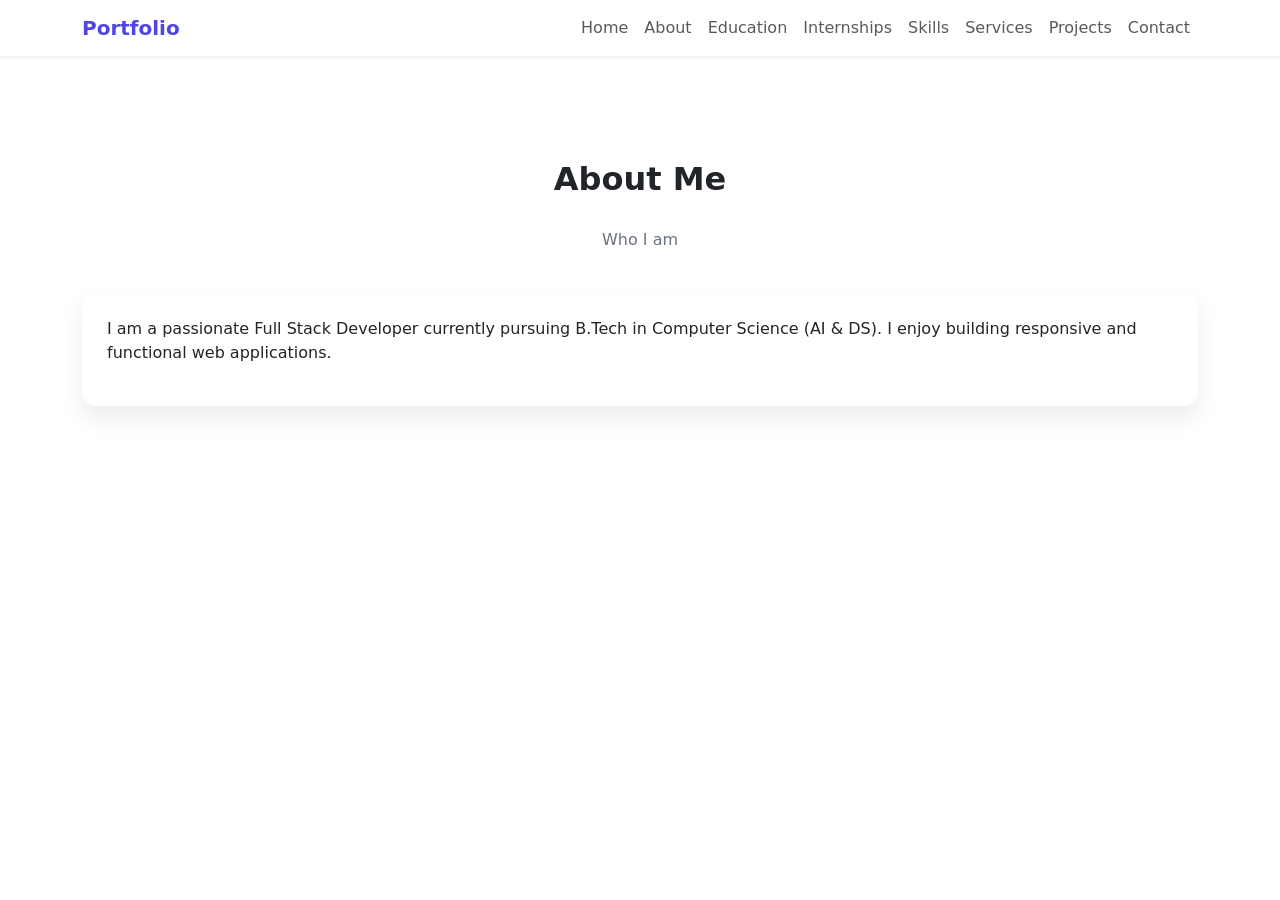
==== about.html @ 95fcf20d "first commit" ====
<!DOCTYPE html>
<html lang="en">
<head>
    <meta charset="UTF-8">
    <meta name="viewport" content="width=device-width, initial-scale=1.0">
    <title>shijil_about</title>
    <link rel="stylesheet" href="css/style.css">
    <link rel="stylesheet" href="https://cdn.jsdelivr.net/npm/bootstrap@5.3.2/dist/css/bootstrap.min.css">

</head>
<body>
    <nav class="navbar navbar-expand-lg fixed-top bg-white shadow-sm">
  <div class="container">
    <a class="navbar-brand" href="index.html">Portfolio</a>

    <button class="navbar-toggler" data-bs-toggle="collapse" data-bs-target="#menu">
      <span class="navbar-toggler-icon"></span>
    </button>

    <div class="collapse navbar-collapse" id="menu">
      <ul class="navbar-nav ms-auto">
        <li class="nav-item"><a class="nav-link" href="index.html">Home</a></li>
        <li class="nav-item"><a class="nav-link" href="about.html">About</a></li>
        <li class="nav-item"><a class="nav-link" href="education.html">Education</a></li>
        <li class="nav-item"><a class="nav-link" href="internships.html">Internships</a></li>
        <li class="nav-item"><a class="nav-link" href="skills.html">Skills</a></li>
        <li class="nav-item"><a class="nav-link" href="services.html">Services</a></li>
        <li class="nav-item"><a class="nav-link" href="projects.html">Projects</a></li>
        <li class="nav-item"><a class="nav-link" href="contact.html">Contact</a></li>
      </ul>
    </div>
  </div>
</nav>

<section class="section">
<div class="container">
<h2 class="section-title">About Me</h2>
<p class="section-subtitle">Who I am</p>

<div class="card-custom">
<p>
I am a passionate Full Stack Developer currently pursuing
B.Tech in Computer Science (AI & DS).
I enjoy building responsive and functional web applications.
</p>
</div>
</div>
</section>

</body>
</html>
---- css/style.css ----
:root {
  --primary: #4f46e5;
  --secondary: #9333ea;
  --light: #f8fafc;
  --dark: #1f2937;
}

* {
  margin: 0;
  padding: 0;
  box-sizing: border-box;
}

body {
  font-family: 'Segoe UI', sans-serif;
  background-color: var(--light);
  padding-top: 80px;
  color: var(--dark);
}

.navbar {
  transition: all 0.3s ease;
}

.navbar-brand {
  font-weight: 700;
  color: var(--primary) !important;
}

.nav-link {
  font-weight: 500;
  position: relative;
}

.nav-link::after {
  content: "";
  position: absolute;
  width: 0%;
  height: 2px;
  background: var(--primary);
  left: 0;
  bottom: -4px;
  transition: width 0.3s ease;
}

.nav-link:hover::after,
.nav-link.active::after {
  width: 100%;
}

.section {
  padding: 80px 0;
}

.section-title {
  font-weight: 700;
  margin-bottom: 30px;
  text-align: center;
}

.section-subtitle {
  text-align: center;
  color: #6b7280;
  margin-bottom: 40px;
}

.hero {
  min-height: 90vh;
  display: flex;
  align-items: center;
  text-align: center;
  animation: fadeUp 1s ease;
}

@keyframes fadeUp {
  from {
    opacity: 0;
    transform: translateY(30px);
  }
  to {
    opacity: 1;
    transform: translateY(0);
  }
}

.profile-img {
  width: 160px;
  height: 160px;
  border-radius: 50%;
  object-fit: cover;
  border: 5px solid white;
  box-shadow: 0 15px 30px rgba(0,0,0,0.2);
}

.gradient-text {
  background: linear-gradient(135deg, var(--primary), var(--secondary));
  background-clip: text;
  -webkit-background-clip: text;
  -webkit-text-fill-color: transparent;
}

.hero-buttons {
  display: flex;
  justify-content: center;
  gap: 20px;
  margin-top: 30px;
}

.hero-btn {
  width: 180px;
  height: 52px;
  border-radius: 30px;
  font-size: 16px;
  font-weight: 500;
  display: flex;
  align-items: center;
  justify-content: center;
  text-decoration: none;
  transition: all 0.3s ease;
}

.btn-gradient {
  background: linear-gradient(135deg, var(--primary), var(--secondary));
  color: #fff;
}

.btn-gradient-outline {
  border: 2px solid var(--primary);
  color: var(--primary);
}

.hero-btn:hover {
  transform: translateY(-4px);
  box-shadow: 0 12px 30px rgba(79,70,229,0.4);
}

.card-custom,
.card-box,
.project-card {
  background: #fff;
  padding: 25px;
  border-radius: 14px;
  box-shadow: 0 12px 25px rgba(0,0,0,0.08);
  transition: all 0.3s ease;
  margin-bottom: 20px;
}

.card-custom:hover,
.card-box:hover,
.project-card:hover {
  transform: translateY(-6px);
  box-shadow: 0 20px 40px rgba(0,0,0,0.15);
}

.project-card {
  text-align: center;
  font-weight: 600;
}

.certificate-box {
  display: none;
  margin-top: 25px;
  text-align: center;
  animation: fadeUp 0.6s ease;
}

.certificate-box.show-certificate {
  display: block;
}

.certificate-box img {
  max-width: 90%;
  max-height: 85vh;
  border-radius: 12px;
  box-shadow: 0 15px 35px rgba(0,0,0,0.25);
}

.progress {
  height: 14px;
  border-radius: 10px;
  overflow: hidden;
}

.progress-bar {
  animation: loadSkill 1.2s ease;
}

@keyframes loadSkill {
  from { width: 0; }
}

@media (max-width: 576px) {
  .hero-buttons {
    flex-direction: column;
  }

  .hero-btn {
    width: 220px;
  }
}

.social-links {
margin-top: 25px;
display: flex;
justify-content: center;
gap: 18px;
}
.social-links a {
font-size: 22px;
color: var(--dark);
width: 46px;
height: 46px;
border-radius: 50%;
display: flex;
align-items: center;
justify-content: center;
background: white;
box-shadow: 0 10px 25px rgba(0,0,0,0.15);
transition: all 0.3s ease;
}
.social-links a:hover {
background: linear-gradient(135deg, var(--primary), var(--secondary));
color: white;
transform: translateY(-5px);
}

.project-card.enhanced {
  cursor: pointer;
  text-align: center;
  padding: 35px 25px;
  position: relative;
  overflow: hidden;
}

.project-card.enhanced::before {
  content: "";
  position: absolute;
  top: 0;
  left: 0;
  height: 5px;
  width: 100%;
  background: linear-gradient(135deg, var(--primary), var(--secondary));
}

.project-icon {
  font-size: 42px;
  margin-bottom: 15px;
  color: var(--primary);
}

.project-card.enhanced h5 {
  font-weight: 700;
  margin-bottom: 8px;
}

.project-card.enhanced span {
  font-size: 14px;
  color: #6b7280;
}

.project-card.enhanced:hover {
  transform: translateY(-10px) scale(1.02);
  box-shadow: 0 25px 50px rgba(79,70,229,0.25);
}

.project-card.enhanced:hover .project-icon {
  color: var(--secondary);
}
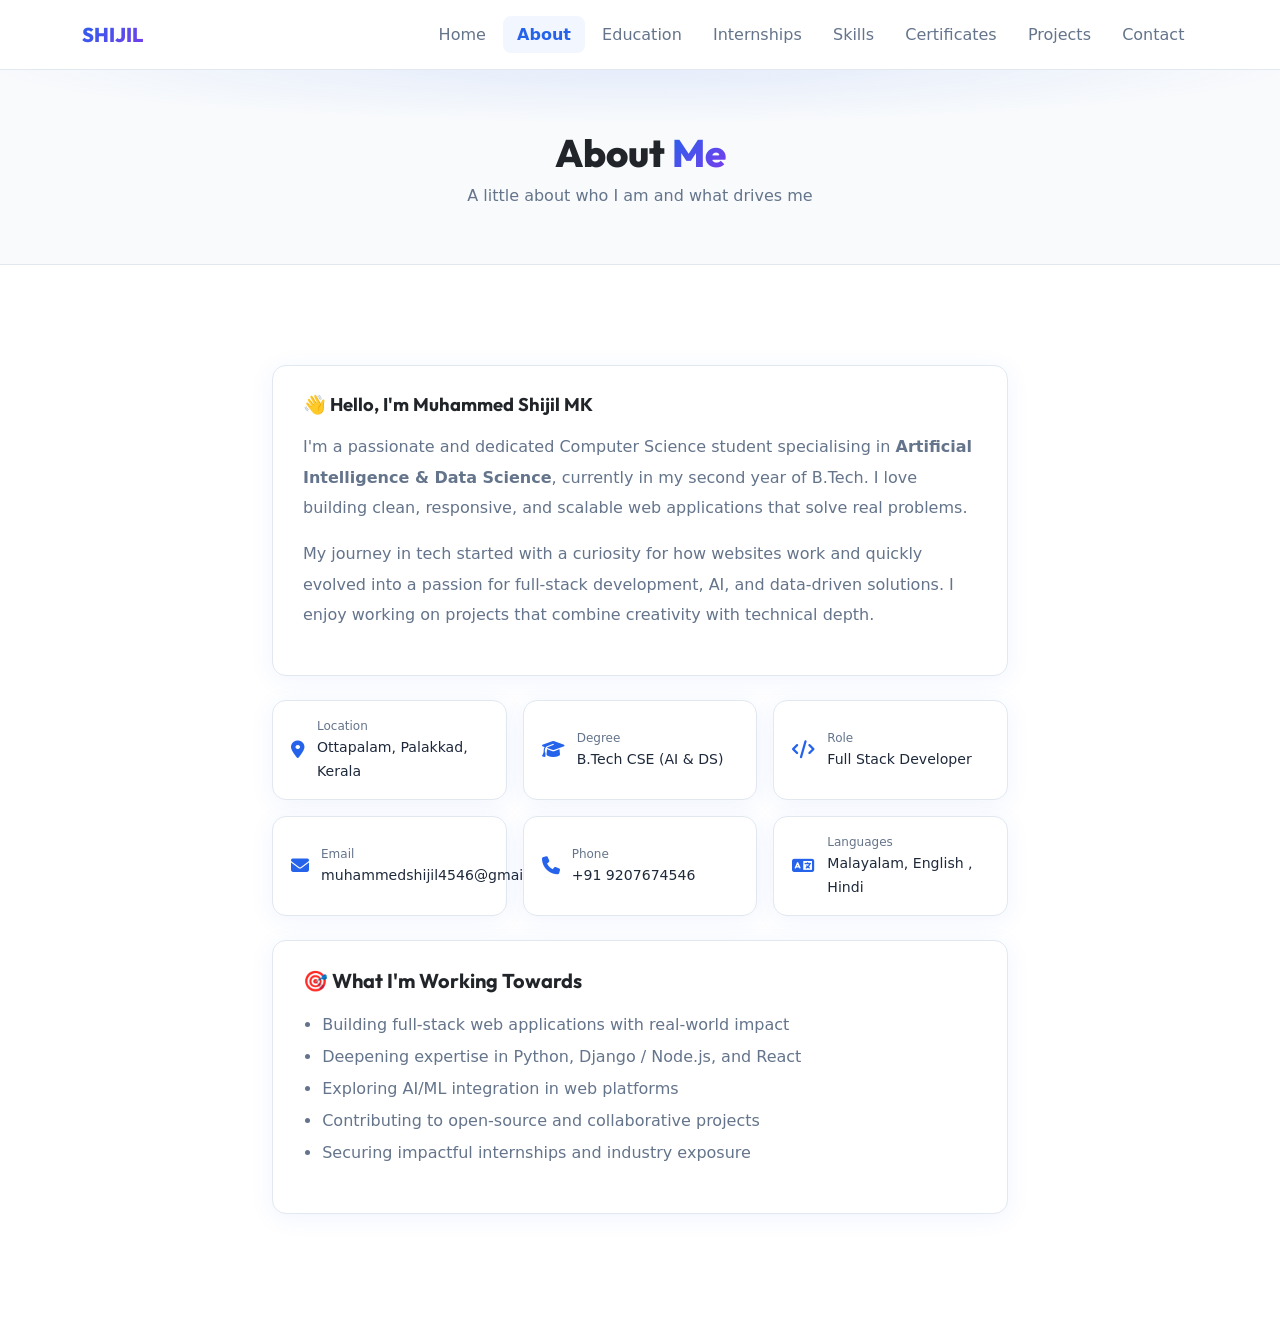
==== commit 6ca42c6e: "updated" ====
--- a/about.html
+++ b/about.html
@@ -1,30 +1,30 @@
 <!DOCTYPE html>
 <html lang="en">
 <head>
-    <meta charset="UTF-8">
-    <meta name="viewport" content="width=device-width, initial-scale=1.0">
-    <title>shijil_about</title>
-    <link rel="stylesheet" href="css/style.css">
-    <link rel="stylesheet" href="https://cdn.jsdelivr.net/npm/bootstrap@5.3.2/dist/css/bootstrap.min.css">
-
+  <meta charset="UTF-8">
+  <meta name="viewport" content="width=device-width, initial-scale=1.0">
+  <title>About – Muhammed Shijil MK</title>
+  <link rel="stylesheet" href="css/style.css">
+  <link rel="stylesheet" href="https://cdn.jsdelivr.net/npm/bootstrap@5.3.2/dist/css/bootstrap.min.css">
+  <link rel="stylesheet" href="https://cdnjs.cloudflare.com/ajax/libs/font-awesome/6.5.1/css/all.min.css">
 </head>
 <body>
-    <nav class="navbar navbar-expand-lg fixed-top bg-white shadow-sm">
+
+<!-- ─── Navbar ─────────────────────────────────────────────── -->
+<nav class="navbar navbar-expand-lg fixed-top">
   <div class="container">
-    <a class="navbar-brand" href="index.html">Portfolio</a>
-
-    <button class="navbar-toggler" data-bs-toggle="collapse" data-bs-target="#menu">
+    <a class="navbar-brand" href="index.html">SHIJIL</a>
+    <button class="navbar-toggler border-0" data-bs-toggle="collapse" data-bs-target="#menu">
       <span class="navbar-toggler-icon"></span>
     </button>
-
     <div class="collapse navbar-collapse" id="menu">
-      <ul class="navbar-nav ms-auto">
+      <ul class="navbar-nav ms-auto gap-1">
         <li class="nav-item"><a class="nav-link" href="index.html">Home</a></li>
-        <li class="nav-item"><a class="nav-link" href="about.html">About</a></li>
+        <li class="nav-item"><a class="nav-link active" href="about.html">About</a></li>
         <li class="nav-item"><a class="nav-link" href="education.html">Education</a></li>
         <li class="nav-item"><a class="nav-link" href="internships.html">Internships</a></li>
         <li class="nav-item"><a class="nav-link" href="skills.html">Skills</a></li>
-        <li class="nav-item"><a class="nav-link" href="services.html">Services</a></li>
+        <li class="nav-item"><a class="nav-link" href="certificates.html">Certificates</a></li>
         <li class="nav-item"><a class="nav-link" href="projects.html">Projects</a></li>
         <li class="nav-item"><a class="nav-link" href="contact.html">Contact</a></li>
       </ul>
@@ -32,20 +32,103 @@
   </div>
 </nav>
 
+<!-- ─── Page Hero ──────────────────────────────────────────── -->
+<div class="page-hero">
+  <div class="container">
+    <h1>About <span class="gradient-text">Me</span></h1>
+    <p>A little about who I am and what drives me</p>
+  </div>
+</div>
+
+<!-- ─── About Section ──────────────────────────────────────── -->
 <section class="section">
-<div class="container">
-<h2 class="section-title">About Me</h2>
-<p class="section-subtitle">Who I am</p>
+  <div class="container">
+    <div class="row justify-content-center">
+      <div class="col-lg-8">
 
-<div class="card-custom">
-<p>
-I am a passionate Full Stack Developer currently pursuing
-B.Tech in Computer Science (AI & DS).
-I enjoy building responsive and functional web applications.
-</p>
-</div>
-</div>
+        <!-- Intro Card -->
+        <div class="card-custom mb-4">
+          <h5 class="mb-3" style="font-weight:700; font-size:1.15rem;">
+            👋 Hello, I'm Muhammed Shijil MK
+          </h5>
+          <p style="color: var(--muted); line-height:1.9;">
+            I'm a passionate and dedicated Computer Science student specialising in
+            <strong>Artificial Intelligence &amp; Data Science</strong>, currently in my
+            second year of B.Tech. I love building clean, responsive, and scalable
+            web applications that solve real problems.
+          </p>
+          <p style="color: var(--muted); line-height:1.9; margin-top:12px;">
+            My journey in tech started with a curiosity for how websites work and
+            quickly evolved into a passion for full-stack development, AI, and
+            data-driven solutions. I enjoy working on projects that combine
+            creativity with technical depth.
+          </p>
+        </div>
+
+        <!-- Info Chips -->
+        <div class="about-grid mb-4">
+          <div class="info-chip">
+            <i class="fas fa-map-marker-alt"></i>
+            <div>
+              <div style="font-size:0.75rem; color:var(--muted); font-weight:500;">Location</div>
+              <span>Ottapalam, Palakkad, Kerala</span>
+            </div>
+          </div>
+          <div class="info-chip">
+            <i class="fas fa-graduation-cap"></i>
+            <div>
+              <div style="font-size:0.75rem; color:var(--muted); font-weight:500;">Degree</div>
+              <span>B.Tech CSE (AI &amp; DS)</span>
+            </div>
+          </div>
+          <div class="info-chip">
+            <i class="fas fa-code"></i>
+            <div>
+              <div style="font-size:0.75rem; color:var(--muted); font-weight:500;">Role</div>
+              <span>Full Stack Developer</span>
+            </div>
+          </div>
+          <div class="info-chip">
+            <i class="fas fa-envelope"></i>
+            <div>
+              <div style="font-size:0.75rem; color:var(--muted); font-weight:500;">Email</div>
+              <span>muhammedshijil4546@gmail.com</span>
+            </div>
+          </div>
+          <div class="info-chip">
+            <i class="fas fa-phone"></i>
+            <div>
+              <div style="font-size:0.75rem; color:var(--muted); font-weight:500;">Phone</div>
+              <span>+91 9207674546</span>
+            </div>
+          </div>
+          <div class="info-chip">
+            <i class="fas fa-language"></i>
+            <div>
+              <div style="font-size:0.75rem; color:var(--muted); font-weight:500;">Languages</div>
+              <span>Malayalam, English , Hindi</span>
+            </div>
+          </div>
+        </div>
+
+        <!-- What I'm looking for -->
+        <div class="card-custom">
+          <h5 class="mb-3" style="font-weight:700;">🎯 What I'm Working Towards</h5>
+          <ul style="color:var(--muted); padding-left:1.2rem; line-height:2;">
+            <li>Building full-stack web applications with real-world impact</li>
+            <li>Deepening expertise in Python, Django / Node.js, and React</li>
+            <li>Exploring AI/ML integration in web platforms</li>
+            <li>Contributing to open-source and collaborative projects</li>
+            <li>Securing impactful internships and industry exposure</li>
+          </ul>
+        </div>
+
+      </div>
+    </div>
+  </div>
 </section>
 
+<script src="https://cdn.jsdelivr.net/npm/bootstrap@5.3.2/dist/js/bootstrap.bundle.min.js"></script>
+<script src="js/main.js"></script>
 </body>
-</html>+</html>
--- a/css/style.css
+++ b/css/style.css
@@ -1,268 +1,725 @@
+@import url('https://fonts.googleapis.com/css2?family=Outfit:wght@300;400;500;600;700;800&family=DM+Sans:ital,opsz,wght@0,9..40,300;0,9..40,400;0,9..40,500;0,9..40,600;1,9..40,400&display=swap');
+
+/* ─── CSS Variables ─────────────────────────────────────────── */
 :root {
-  --primary: #4f46e5;
-  --secondary: #9333ea;
-  --light: #f8fafc;
-  --dark: #1f2937;
-}
-
-* {
-  margin: 0;
-  padding: 0;
-  box-sizing: border-box;
-}
+  --primary:      #2563eb;
+  --primary-dark: #1d4ed8;
+  --secondary:    #7c3aed;
+  --accent:       #06b6d4;
+  --gradient:     linear-gradient(135deg, #2563eb 0%, #7c3aed 100%);
+  --gradient-soft:linear-gradient(135deg, rgba(37,99,235,0.08), rgba(124,58,237,0.08));
+
+  --light:  #f8fafc;
+  --white:  #ffffff;
+  --dark:   #0f172a;
+  --text:   #1e293b;
+  --muted:  #64748b;
+  --border: #e2e8f0;
+
+  --card-shadow:       0 4px 24px rgba(37, 99, 235, 0.07);
+  --card-hover-shadow: 0 20px 50px rgba(37, 99, 235, 0.18);
+  --navbar-h: 70px;
+
+  --radius-sm:  8px;
+  --radius:     14px;
+  --radius-lg:  22px;
+  --radius-xl:  32px;
+}
+
+/* ─── Reset & Base ──────────────────────────────────────────── */
+*, *::before, *::after { margin: 0; padding: 0; box-sizing: border-box; }
+
+html { scroll-behavior: smooth; }
 
 body {
-  font-family: 'Segoe UI', sans-serif;
-  background-color: var(--light);
-  padding-top: 80px;
+  font-family: 'DM Sans', sans-serif;
+  background: var(--light);
+  color: var(--text);
+  padding-top: var(--navbar-h);
+  line-height: 1.7;
+  -webkit-font-smoothing: antialiased;
+}
+
+/* ─── Typography ────────────────────────────────────────────── */
+h1, h2, h3, h4, h5, h6 {
+  font-family: 'Outfit', sans-serif;
   color: var(--dark);
-}
-
+  line-height: 1.25;
+}
+
+a { text-decoration: none; }
+
+/* ─── Navbar ────────────────────────────────────────────────── */
 .navbar {
+  height: var(--navbar-h);
+  background: rgba(255, 255, 255, 0.92) !important;
+  backdrop-filter: blur(16px);
+  -webkit-backdrop-filter: blur(16px);
+  border-bottom: 1px solid var(--border);
   transition: all 0.3s ease;
 }
 
 .navbar-brand {
-  font-weight: 700;
-  color: var(--primary) !important;
-}
-
-.nav-link {
-  font-weight: 500;
-  position: relative;
-}
-
-.nav-link::after {
-  content: "";
-  position: absolute;
-  width: 0%;
-  height: 2px;
-  background: var(--primary);
-  left: 0;
-  bottom: -4px;
-  transition: width 0.3s ease;
-}
-
-.nav-link:hover::after,
-.nav-link.active::after {
-  width: 100%;
-}
-
-.section {
-  padding: 80px 0;
-}
-
-.section-title {
-  font-weight: 700;
-  margin-bottom: 30px;
-  text-align: center;
-}
-
-.section-subtitle {
-  text-align: center;
-  color: #6b7280;
-  margin-bottom: 40px;
-}
-
-.hero {
-  min-height: 90vh;
-  display: flex;
-  align-items: center;
-  text-align: center;
-  animation: fadeUp 1s ease;
-}
-
-@keyframes fadeUp {
-  from {
-    opacity: 0;
-    transform: translateY(30px);
-  }
-  to {
-    opacity: 1;
-    transform: translateY(0);
-  }
-}
-
-.profile-img {
-  width: 160px;
-  height: 160px;
-  border-radius: 50%;
-  object-fit: cover;
-  border: 5px solid white;
-  box-shadow: 0 15px 30px rgba(0,0,0,0.2);
-}
-
-.gradient-text {
-  background: linear-gradient(135deg, var(--primary), var(--secondary));
+  font-family: 'Outfit', sans-serif;
+  font-weight: 800;
+  font-size: 1.4rem;
+  background: var(--gradient);
   background-clip: text;
   -webkit-background-clip: text;
   -webkit-text-fill-color: transparent;
 }
 
+.nav-link {
+  font-weight: 500;
+  font-size: 0.9rem;
+  color: var(--muted) !important;
+  padding: 0.4rem 0.85rem !important;
+  border-radius: var(--radius-sm);
+  transition: all 0.25s ease;
+  position: relative;
+}
+
+.nav-link:hover,
+.nav-link.active {
+  color: var(--primary) !important;
+  background: rgba(37, 99, 235, 0.06);
+}
+
+.nav-link.active {
+  font-weight: 600;
+}
+
+/* ─── Section Layout ────────────────────────────────────────── */
+.section { padding: 90px 0; }
+
+.section-title {
+  font-size: 2.2rem;
+  font-weight: 800;
+  text-align: center;
+  margin-bottom: 0.6rem;
+  background: var(--gradient);
+  background-clip: text;
+  -webkit-background-clip: text;
+  -webkit-text-fill-color: transparent;
+}
+
+.section-subtitle {
+  text-align: center;
+  color: var(--muted);
+  font-size: 1rem;
+  margin-bottom: 3rem;
+  font-weight: 400;
+}
+
+/* ─── HERO ──────────────────────────────────────────────────── */
+.hero {
+  min-height: calc(100vh - var(--navbar-h));
+  display: flex;
+  align-items: center;
+  text-align: center;
+  background:
+    radial-gradient(ellipse 80% 60% at 50% -10%, rgba(37,99,235,0.12) 0%, transparent 70%),
+    var(--light);
+  position: relative;
+  overflow: hidden;
+}
+
+.hero::before {
+  content: '';
+  position: absolute;
+  width: 500px; height: 500px;
+  border-radius: 50%;
+  background: radial-gradient(circle, rgba(124,58,237,0.07) 0%, transparent 70%);
+  top: -100px; right: -150px;
+  pointer-events: none;
+}
+
+.hero-inner { animation: heroFadeUp 0.9s cubic-bezier(.22,.68,0,1.2) both; }
+
+@keyframes heroFadeUp {
+  from { opacity: 0; transform: translateY(36px); }
+  to   { opacity: 1; transform: translateY(0); }
+}
+
+.profile-img {
+  width: 170px;
+  height: 170px;
+  border-radius: 50%;
+  object-fit: cover;
+  border: 4px solid var(--white);
+  box-shadow: 0 0 0 6px rgba(37,99,235,0.15), 0 20px 50px rgba(0,0,0,0.15);
+  animation: heroFadeUp 0.9s 0.1s cubic-bezier(.22,.68,0,1.2) both;
+}
+
+.hero-name {
+  font-size: clamp(2rem, 5vw, 3rem);
+  font-weight: 800;
+  margin-bottom: 0.3rem;
+}
+
+.gradient-text {
+  background: var(--gradient);
+  background-clip: text;
+  -webkit-background-clip: text;
+  -webkit-text-fill-color: transparent;
+}
+
+.hero-role {
+  font-size: 1.05rem;
+  color: var(--muted);
+  font-weight: 400;
+  margin-bottom: 0.5rem;
+}
+
+.hero-degree {
+  font-size: 0.92rem;
+  color: var(--primary);
+  font-weight: 600;
+  letter-spacing: 0.04em;
+  background: rgba(37,99,235,0.08);
+  display: inline-block;
+  padding: 0.3rem 1rem;
+  border-radius: 50px;
+  margin-bottom: 1.8rem;
+}
+
+/* ─── Hero Buttons ──────────────────────────────────────────── */
 .hero-buttons {
   display: flex;
   justify-content: center;
-  gap: 20px;
-  margin-top: 30px;
+  gap: 16px;
+  margin-bottom: 2rem;
+  flex-wrap: wrap;
 }
 
 .hero-btn {
-  width: 180px;
-  height: 52px;
-  border-radius: 30px;
-  font-size: 16px;
-  font-weight: 500;
-  display: flex;
+  display: inline-flex;
   align-items: center;
   justify-content: center;
-  text-decoration: none;
-  transition: all 0.3s ease;
+  gap: 8px;
+  padding: 0.75rem 1.8rem;
+  border-radius: 50px;
+  font-family: 'Outfit', sans-serif;
+  font-weight: 600;
+  font-size: 0.95rem;
+  transition: all 0.3s ease;
+  border: none;
+  cursor: pointer;
 }
 
 .btn-gradient {
-  background: linear-gradient(135deg, var(--primary), var(--secondary));
+  background: var(--gradient);
   color: #fff;
-}
-
-.btn-gradient-outline {
+  box-shadow: 0 8px 24px rgba(37,99,235,0.3);
+}
+.btn-gradient:hover {
+  color: #fff;
+  transform: translateY(-3px);
+  box-shadow: 0 14px 32px rgba(37,99,235,0.42);
+}
+
+.btn-outline {
   border: 2px solid var(--primary);
   color: var(--primary);
-}
-
-.hero-btn:hover {
+  background: transparent;
+}
+.btn-outline:hover {
+  background: var(--primary);
+  color: #fff;
+  transform: translateY(-3px);
+  box-shadow: 0 14px 32px rgba(37,99,235,0.3);
+}
+
+/* ─── Social Links ──────────────────────────────────────────── */
+.social-links {
+  display: flex;
+  justify-content: center;
+  gap: 12px;
+  flex-wrap: wrap;
+}
+
+.social-link {
+  width: 46px; height: 46px;
+  border-radius: 50%;
+  display: flex;
+  align-items: center;
+  justify-content: center;
+  background: var(--white);
+  color: var(--dark);
+  font-size: 18px;
+  box-shadow: var(--card-shadow);
+  transition: all 0.3s ease;
+  border: 1px solid var(--border);
+}
+.social-link:hover {
+  background: var(--gradient);
+  color: var(--white);
+  border-color: transparent;
   transform: translateY(-4px);
-  box-shadow: 0 12px 30px rgba(79,70,229,0.4);
-}
-
-.card-custom,
-.card-box,
+  box-shadow: 0 12px 28px rgba(37,99,235,0.3);
+}
+
+.social-link.leetcode-link {
+  font-family: 'Outfit', sans-serif;
+  font-weight: 800;
+  font-size: 12px;
+  letter-spacing: -0.5px;
+}
+
+/* ─── Cards ─────────────────────────────────────────────────── */
+.card-custom {
+  background: var(--white);
+  border-radius: var(--radius);
+  padding: 28px 30px;
+  margin-bottom: 20px;
+  border: 1px solid var(--border);
+  box-shadow: var(--card-shadow);
+  transition: all 0.3s ease;
+}
+.card-custom:hover {
+  transform: translateY(-5px);
+  box-shadow: var(--card-hover-shadow);
+  border-color: rgba(37,99,235,0.2);
+}
+
+.card-box {
+  background: var(--white);
+  border-radius: var(--radius);
+  padding: 32px;
+  margin-bottom: 20px;
+  border: 1px solid var(--border);
+  box-shadow: var(--card-shadow);
+  transition: all 0.3s ease;
+}
+.card-box:hover {
+  transform: translateY(-5px);
+  box-shadow: var(--card-hover-shadow);
+}
+
+/* ─── Timeline (Education) ──────────────────────────────────── */
+.timeline { position: relative; padding-left: 0; }
+
+.timeline-item {
+  display: flex;
+  gap: 24px;
+  margin-bottom: 28px;
+  position: relative;
+}
+
+.timeline-icon {
+  flex-shrink: 0;
+  width: 52px; height: 52px;
+  border-radius: 50%;
+  background: var(--gradient);
+  display: flex;
+  align-items: center;
+  justify-content: center;
+  color: white;
+  font-size: 20px;
+  box-shadow: 0 8px 20px rgba(37,99,235,0.3);
+}
+
+.timeline-body {
+  background: var(--white);
+  border-radius: var(--radius);
+  padding: 22px 26px;
+  border: 1px solid var(--border);
+  box-shadow: var(--card-shadow);
+  flex: 1;
+  transition: all 0.3s ease;
+}
+.timeline-body:hover {
+  transform: translateY(-4px);
+  box-shadow: var(--card-hover-shadow);
+  border-color: rgba(37,99,235,0.2);
+}
+.timeline-body h5 { font-size: 1.05rem; font-weight: 700; margin-bottom: 4px; }
+.timeline-body p  { color: var(--muted); margin: 0; font-size: 0.92rem; }
+
+.badge-score {
+  display: inline-block;
+  background: var(--gradient-soft);
+  color: var(--primary);
+  font-weight: 700;
+  font-size: 0.82rem;
+  border-radius: 50px;
+  padding: 0.2rem 0.8rem;
+  margin-top: 8px;
+  border: 1px solid rgba(37,99,235,0.15);
+}
+
+/* ─── Skills ─────────────────────────────────────────────────── */
+.skill-item {
+  margin-bottom: 22px;
+}
+.skill-label {
+  display: flex;
+  justify-content: space-between;
+  font-weight: 600;
+  font-size: 0.95rem;
+  margin-bottom: 8px;
+  color: var(--dark);
+}
+.skill-pct { color: var(--primary); }
+
+.progress {
+  height: 10px;
+  border-radius: 50px;
+  background: var(--border);
+  overflow: visible;
+}
+.progress-bar {
+  border-radius: 50px;
+  background: var(--gradient);
+  position: relative;
+  animation: loadSkill 1.4s cubic-bezier(.22,.68,0,1.2) both;
+  animation-delay: 0.3s;
+}
+@keyframes loadSkill {
+  from { width: 0 !important; }
+}
+
+/* ─── Projects ──────────────────────────────────────────────── */
 .project-card {
-  background: #fff;
-  padding: 25px;
-  border-radius: 14px;
-  box-shadow: 0 12px 25px rgba(0,0,0,0.08);
-  transition: all 0.3s ease;
+  background: var(--white);
+  border-radius: var(--radius);
+  padding: 32px 24px;
+  border: 1px solid var(--border);
+  box-shadow: var(--card-shadow);
+  transition: all 0.3s ease;
+  cursor: pointer;
+  text-align: center;
+  position: relative;
+  overflow: hidden;
+}
+.project-card::after {
+  content: '';
+  position: absolute;
+  top: 0; left: 0; right: 0;
+  height: 4px;
+  background: var(--gradient);
+  transform: scaleX(0);
+  transform-origin: left;
+  transition: transform 0.35s ease;
+}
+.project-card:hover::after { transform: scaleX(1); }
+.project-card:hover {
+  transform: translateY(-8px);
+  box-shadow: var(--card-hover-shadow);
+  border-color: rgba(37,99,235,0.2);
+}
+
+.project-icon {
+  font-size: 2.4rem;
+  background: var(--gradient);
+  background-clip: text;
+  -webkit-background-clip: text;
+  -webkit-text-fill-color: transparent;
+  margin-bottom: 14px;
+  display: block;
+}
+.project-card h5 { font-size: 1rem; font-weight: 700; margin-bottom: 6px; }
+.project-card .tech-tag {
+  display: inline-block;
+  background: var(--gradient-soft);
+  color: var(--primary);
+  font-size: 0.75rem;
+  font-weight: 600;
+  padding: 0.2rem 0.65rem;
+  border-radius: 50px;
+  margin: 2px;
+}
+.project-card .gh-link {
+  display: inline-block;
+  margin-top: 14px;
+  font-size: 0.82rem;
+  color: var(--muted);
+  font-weight: 500;
+  transition: color 0.2s;
+}
+.project-card:hover .gh-link { color: var(--primary); }
+
+/* ─── Hackathon Feature Card ─────────────────────────────────── */
+.hackathon-card {
+  background: var(--white);
+  border-radius: var(--radius-lg);
+  padding: 36px;
+  border: 2px solid rgba(37,99,235,0.2);
+  box-shadow: var(--card-hover-shadow);
+  position: relative;
+  overflow: hidden;
+  transition: all 0.3s ease;
+}
+.hackathon-card::before {
+  content: '';
+  position: absolute;
+  top: 0; left: 0; right: 0; bottom: 0;
+  background: var(--gradient-soft);
+  pointer-events: none;
+}
+.hackathon-card:hover { transform: translateY(-6px); box-shadow: 0 28px 60px rgba(37,99,235,0.22); }
+
+.prize-badge {
+  display: inline-flex;
+  align-items: center;
+  gap: 6px;
+  background: linear-gradient(135deg, #f59e0b, #ef4444);
+  color: white;
+  font-family: 'Outfit', sans-serif;
+  font-weight: 700;
+  font-size: 0.85rem;
+  padding: 0.35rem 1rem;
+  border-radius: 50px;
+  margin-bottom: 16px;
+  box-shadow: 0 4px 16px rgba(245,158,11,0.4);
+}
+
+/* ─── Certificates ──────────────────────────────────────────── */
+.cert-card {
+  background: var(--white);
+  border-radius: var(--radius);
+  padding: 28px 30px;
+  border: 1px solid var(--border);
+  box-shadow: var(--card-shadow);
   margin-bottom: 20px;
-}
-
-.card-custom:hover,
-.card-box:hover,
-.project-card:hover {
-  transform: translateY(-6px);
-  box-shadow: 0 20px 40px rgba(0,0,0,0.15);
-}
-
-.project-card {
-  text-align: center;
-  font-weight: 600;
-}
+  transition: all 0.3s ease;
+}
+.cert-card:hover {
+  transform: translateY(-5px);
+  box-shadow: var(--card-hover-shadow);
+  border-color: rgba(37,99,235,0.2);
+}
+.cert-header {
+  display: flex;
+  align-items: center;
+  gap: 18px;
+  margin-bottom: 10px;
+}
+.cert-icon {
+  width: 52px; height: 52px;
+  border-radius: var(--radius-sm);
+  background: var(--gradient);
+  display: flex;
+  align-items: center;
+  justify-content: center;
+  color: white;
+  font-size: 22px;
+  flex-shrink: 0;
+}
+.cert-card h5 { font-size: 1rem; font-weight: 700; margin-bottom: 3px; }
+.cert-card p  { color: var(--muted); font-size: 0.88rem; margin: 0; }
 
 .certificate-box {
   display: none;
-  margin-top: 25px;
+  margin-top: 20px;
+  animation: heroFadeUp 0.5s ease both;
+}
+.certificate-box.show-certificate { display: block; }
+.certificate-box img {
+  max-width: 100%;
+  max-height: 80vh;
+  border-radius: var(--radius);
+  box-shadow: 0 20px 50px rgba(0,0,0,0.2);
+  display: block;
+  margin: 0 auto;
+}
+
+/* ─── About ─────────────────────────────────────────────────── */
+.about-grid {
+  display: grid;
+  grid-template-columns: repeat(auto-fit, minmax(200px, 1fr));
+  gap: 16px;
+  margin-top: 24px;
+}
+.info-chip {
+  display: flex;
+  align-items: center;
+  gap: 12px;
+  background: var(--white);
+  border: 1px solid var(--border);
+  border-radius: var(--radius);
+  padding: 16px 18px;
+  box-shadow: var(--card-shadow);
+  transition: all 0.3s ease;
+}
+.info-chip:hover { transform: translateY(-3px); box-shadow: var(--card-hover-shadow); }
+.info-chip i { font-size: 18px; color: var(--primary); flex-shrink: 0; }
+.info-chip span { font-size: 0.88rem; font-weight: 500; color: var(--text); }
+
+/* ─── Services / Highlight Cards ────────────────────────────── */
+.service-card {
+  background: var(--white);
+  border-radius: var(--radius);
+  padding: 32px 26px;
+  border: 1px solid var(--border);
+  box-shadow: var(--card-shadow);
   text-align: center;
-  animation: fadeUp 0.6s ease;
-}
-
-.certificate-box.show-certificate {
-  display: block;
-}
-
-.certificate-box img {
-  max-width: 90%;
-  max-height: 85vh;
-  border-radius: 12px;
-  box-shadow: 0 15px 35px rgba(0,0,0,0.25);
-}
-
-.progress {
-  height: 14px;
-  border-radius: 10px;
-  overflow: hidden;
-}
-
-.progress-bar {
-  animation: loadSkill 1.2s ease;
-}
-
-@keyframes loadSkill {
-  from { width: 0; }
-}
-
-@media (max-width: 576px) {
-  .hero-buttons {
-    flex-direction: column;
-  }
-
-  .hero-btn {
-    width: 220px;
-  }
-}
-
-.social-links {
-margin-top: 25px;
-display: flex;
-justify-content: center;
-gap: 18px;
-}
-.social-links a {
-font-size: 22px;
-color: var(--dark);
-width: 46px;
-height: 46px;
-border-radius: 50%;
-display: flex;
-align-items: center;
-justify-content: center;
-background: white;
-box-shadow: 0 10px 25px rgba(0,0,0,0.15);
-transition: all 0.3s ease;
-}
-.social-links a:hover {
-background: linear-gradient(135deg, var(--primary), var(--secondary));
-color: white;
-transform: translateY(-5px);
-}
-
-.project-card.enhanced {
+  transition: all 0.3s ease;
+}
+.service-card:hover {
+  transform: translateY(-6px);
+  box-shadow: var(--card-hover-shadow);
+  border-color: rgba(37,99,235,0.2);
+}
+.service-icon {
+  width: 58px; height: 58px;
+  border-radius: var(--radius);
+  background: var(--gradient);
+  display: flex; align-items: center; justify-content: center;
+  color: white; font-size: 24px;
+  margin: 0 auto 16px;
+}
+.service-card h5 { font-weight: 700; margin-bottom: 8px; }
+.service-card p  { color: var(--muted); font-size: 0.9rem; margin: 0; }
+
+/* ─── Contact ────────────────────────────────────────────────── */
+.contact-wrapper {
+  display: grid;
+  grid-template-columns: 1fr 1.6fr;
+  gap: 32px;
+  align-items: start;
+}
+@media (max-width: 768px) { .contact-wrapper { grid-template-columns: 1fr; } }
+
+.contact-info { display: flex; flex-direction: column; gap: 16px; }
+.contact-chip {
+  display: flex;
+  align-items: center;
+  gap: 16px;
+  background: var(--white);
+  border: 1px solid var(--border);
+  border-radius: var(--radius);
+  padding: 18px 22px;
+  box-shadow: var(--card-shadow);
+  transition: all 0.3s ease;
+  text-decoration: none;
+  color: var(--text);
+}
+.contact-chip:hover { transform: translateY(-3px); box-shadow: var(--card-hover-shadow); color: var(--text); }
+.contact-chip i { font-size: 20px; color: var(--primary); flex-shrink: 0; }
+.contact-chip .chip-label { font-size: 0.78rem; color: var(--muted); }
+.contact-chip .chip-value { font-weight: 600; font-size: 0.92rem; }
+
+.contact-form-wrap {
+  background: var(--white);
+  border-radius: var(--radius-lg);
+  padding: 36px;
+  border: 1px solid var(--border);
+  box-shadow: var(--card-shadow);
+}
+
+.form-control {
+  border: 1.5px solid var(--border);
+  border-radius: var(--radius-sm);
+  padding: 0.75rem 1rem;
+  font-family: 'DM Sans', sans-serif;
+  font-size: 0.95rem;
+  color: var(--text);
+  background: var(--light);
+  transition: all 0.25s ease;
+}
+.form-control:focus {
+  border-color: var(--primary);
+  box-shadow: 0 0 0 4px rgba(37,99,235,0.1);
+  background: var(--white);
+  outline: none;
+}
+
+.btn-send {
+  width: 100%;
+  padding: 0.85rem;
+  border: none;
+  border-radius: var(--radius-sm);
+  background: var(--gradient);
+  color: white;
+  font-family: 'Outfit', sans-serif;
+  font-weight: 700;
+  font-size: 1rem;
   cursor: pointer;
-  text-align: center;
-  padding: 35px 25px;
+  transition: all 0.3s ease;
+  box-shadow: 0 8px 24px rgba(37,99,235,0.3);
+}
+.btn-send:hover { transform: translateY(-2px); box-shadow: 0 14px 32px rgba(37,99,235,0.42); }
+
+/* ─── Internship ─────────────────────────────────────────────── */
+.internship-card {
+  background: var(--white);
+  border-radius: var(--radius-lg);
+  padding: 36px;
+  border: 1px solid var(--border);
+  box-shadow: var(--card-shadow);
   position: relative;
   overflow: hidden;
 }
-
-.project-card.enhanced::before {
-  content: "";
+.internship-card::before {
+  content: '';
   position: absolute;
-  top: 0;
-  left: 0;
+  top: 0; left: 0; right: 0;
   height: 5px;
-  width: 100%;
-  background: linear-gradient(135deg, var(--primary), var(--secondary));
-}
-
-.project-icon {
-  font-size: 42px;
-  margin-bottom: 15px;
+  background: var(--gradient);
+}
+.company-logo-placeholder {
+  width: 56px; height: 56px;
+  border-radius: var(--radius-sm);
+  background: var(--gradient);
+  display: flex; align-items: center; justify-content: center;
+  color: white; font-family: 'Outfit', sans-serif; font-weight: 800; font-size: 18px;
+  margin-bottom: 18px;
+}
+.role-badge {
+  display: inline-block;
+  background: rgba(37,99,235,0.08);
   color: var(--primary);
-}
-
-.project-card.enhanced h5 {
   font-weight: 700;
-  margin-bottom: 8px;
-}
-
-.project-card.enhanced span {
-  font-size: 14px;
-  color: #6b7280;
-}
-
-.project-card.enhanced:hover {
-  transform: translateY(-10px) scale(1.02);
-  box-shadow: 0 25px 50px rgba(79,70,229,0.25);
-}
-
-.project-card.enhanced:hover .project-icon {
-  color: var(--secondary);
-}+  font-size: 0.8rem;
+  padding: 0.25rem 0.8rem;
+  border-radius: 50px;
+  border: 1px solid rgba(37,99,235,0.2);
+  margin-bottom: 10px;
+}
+
+/* ─── Btn Outline ────────────────────────────────────────────── */
+.btn-outline-primary-custom {
+  display: inline-flex;
+  align-items: center;
+  gap: 8px;
+  padding: 0.65rem 1.4rem;
+  border: 2px solid var(--primary);
+  color: var(--primary);
+  border-radius: 50px;
+  font-family: 'Outfit', sans-serif;
+  font-weight: 600;
+  font-size: 0.9rem;
+  background: transparent;
+  cursor: pointer;
+  transition: all 0.3s ease;
+  margin-top: 18px;
+}
+.btn-outline-primary-custom:hover {
+  background: var(--primary);
+  color: white;
+  transform: translateY(-2px);
+  box-shadow: 0 8px 20px rgba(37,99,235,0.3);
+}
+
+/* ─── Page Hero ──────────────────────────────────────────────── */
+.page-hero {
+  background:
+    radial-gradient(ellipse 80% 50% at 50% -5%, rgba(37,99,235,0.1) 0%, transparent 65%),
+    var(--light);
+  padding: 60px 0 40px;
+  text-align: center;
+  border-bottom: 1px solid var(--border);
+  margin-bottom: 10px;
+}
+.page-hero h1 { font-size: 2.4rem; font-weight: 800; }
+.page-hero p  { color: var(--muted); font-size: 1rem; margin-top: 8px; }
+
+/* ─── Responsive ─────────────────────────────────────────────── */
+@media (max-width: 576px) {
+  .hero-buttons { flex-direction: column; align-items: center; }
+  .hero-btn { width: 220px; }
+  .hackathon-card { padding: 24px 20px; }
+  .contact-form-wrap { padding: 24px; }
+  .section { padding: 60px 0; }
+}
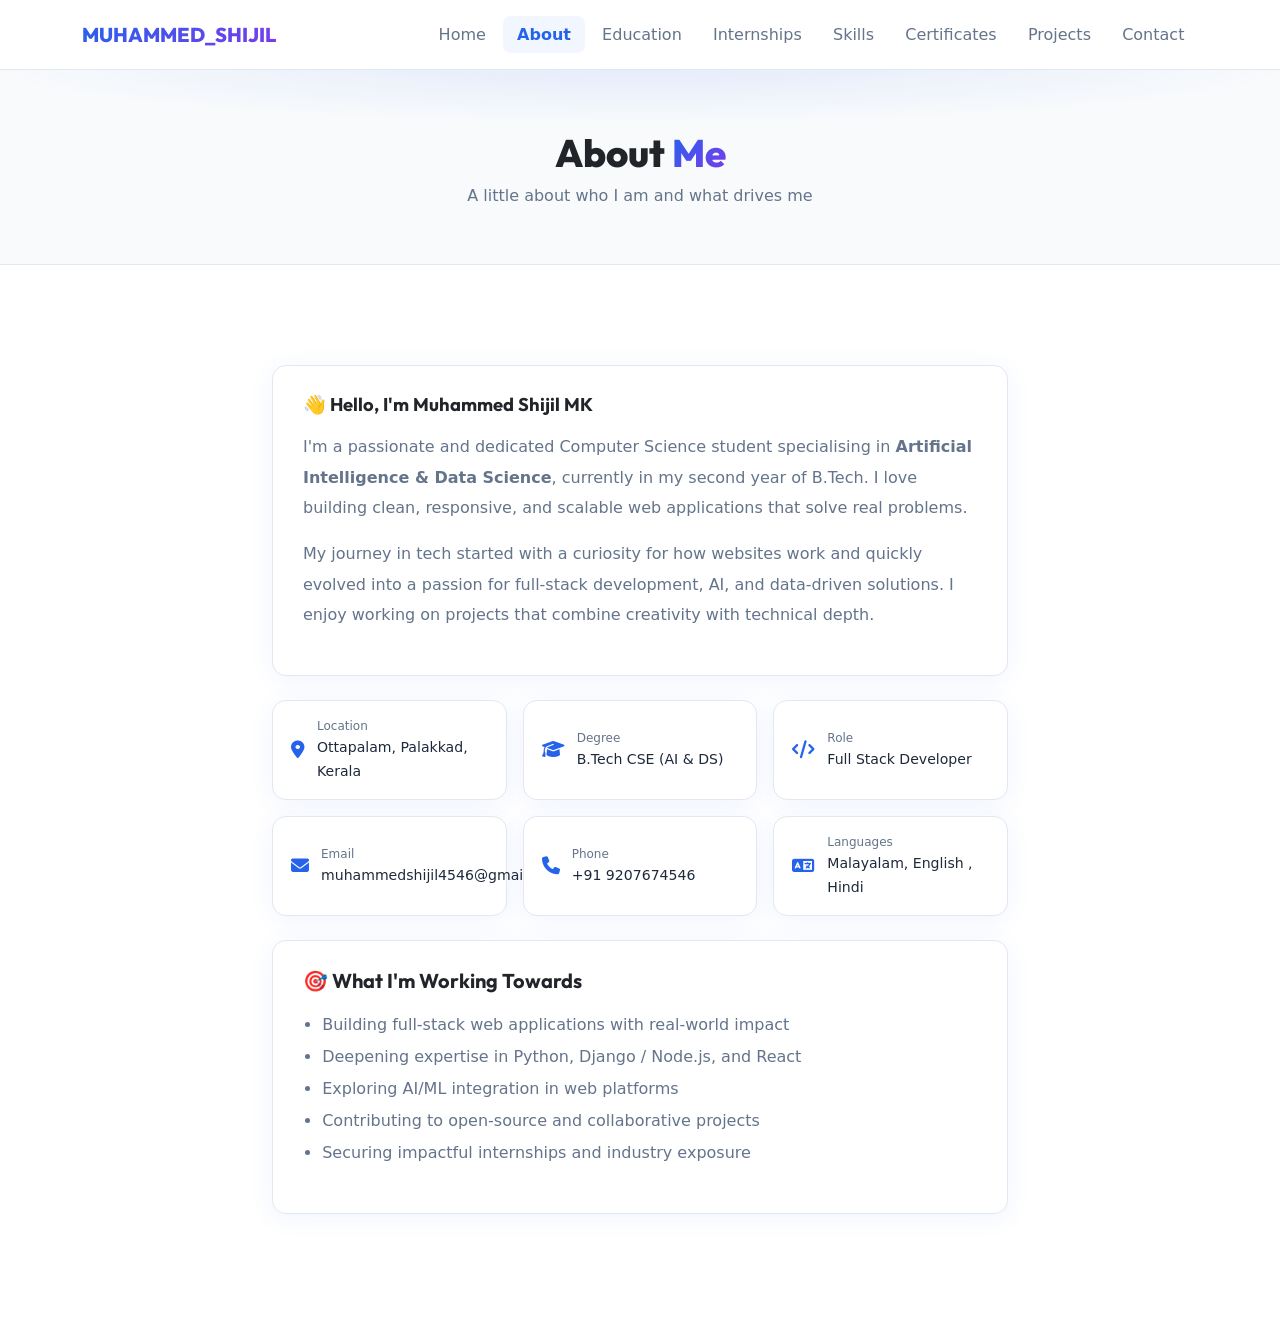
==== commit 09735555: "UPDATED" ====
--- a/about.html
+++ b/about.html
@@ -13,7 +13,7 @@
 <!-- ─── Navbar ─────────────────────────────────────────────── -->
 <nav class="navbar navbar-expand-lg fixed-top">
   <div class="container">
-    <a class="navbar-brand" href="index.html">SHIJIL</a>
+    <a class="navbar-brand" href="index.html">MUHAMMED_SHIJIL</a>
     <button class="navbar-toggler border-0" data-bs-toggle="collapse" data-bs-target="#menu">
       <span class="navbar-toggler-icon"></span>
     </button>
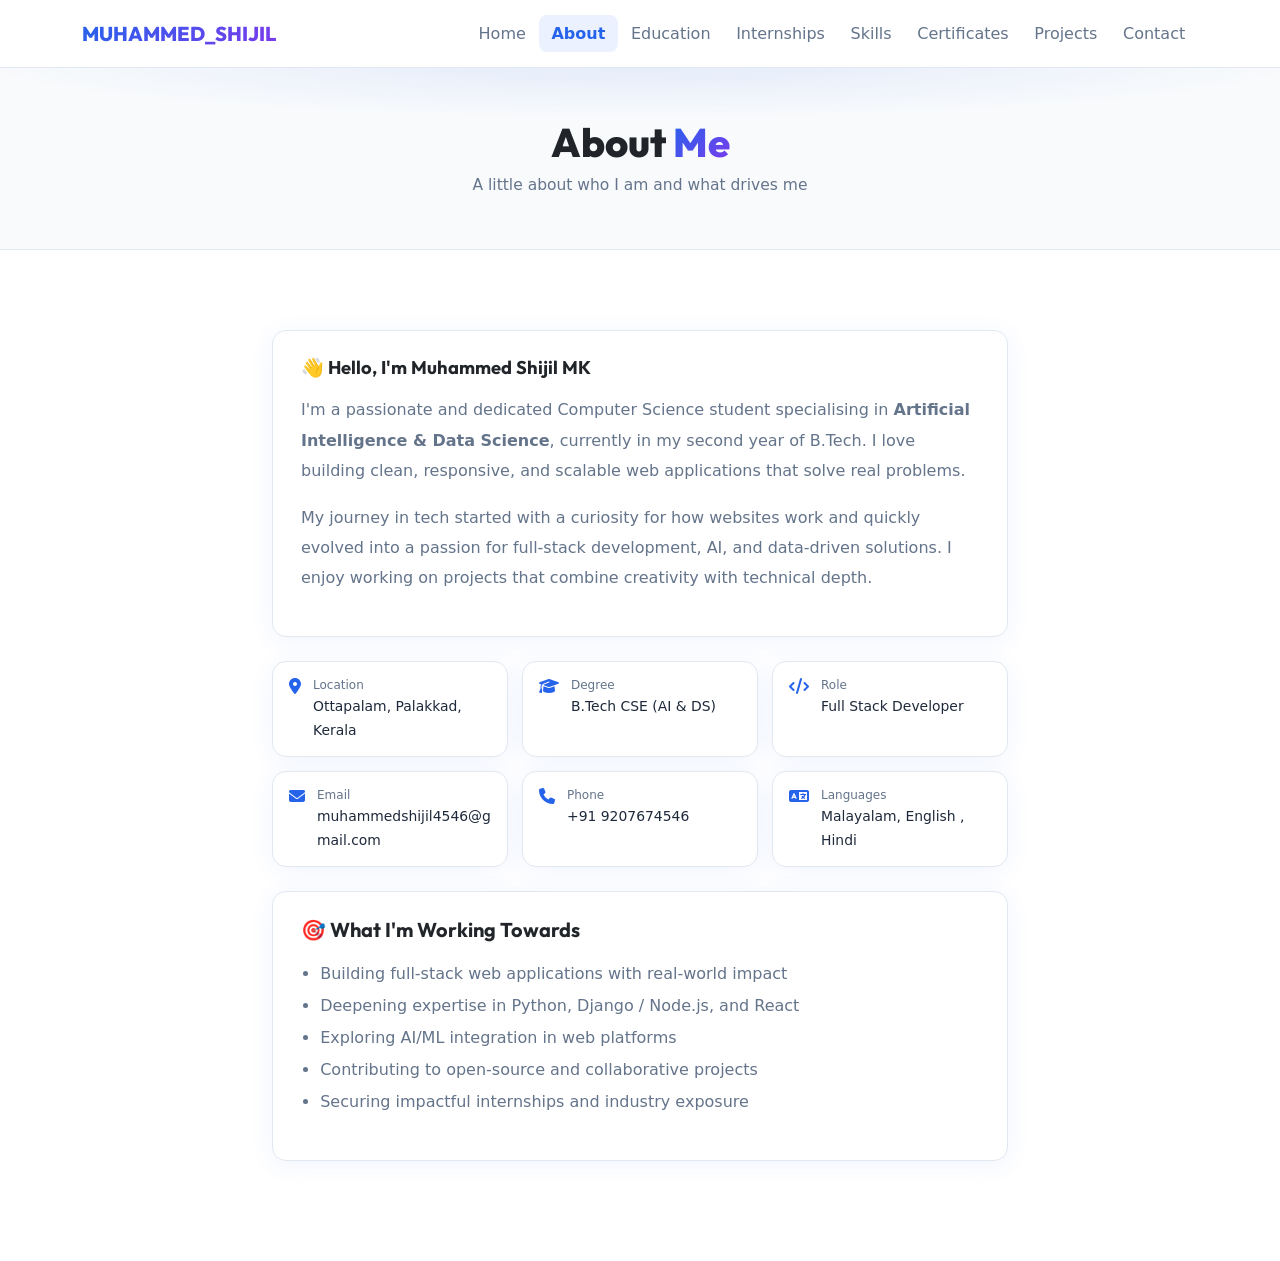
==== commit 7493627e: "made responsive" ====
--- a/about.html
+++ b/about.html
@@ -18,7 +18,7 @@
       <span class="navbar-toggler-icon"></span>
     </button>
     <div class="collapse navbar-collapse" id="menu">
-      <ul class="navbar-nav ms-auto gap-1">
+      <ul class="navbar-nav ms-auto">
         <li class="nav-item"><a class="nav-link" href="index.html">Home</a></li>
         <li class="nav-item"><a class="nav-link active" href="about.html">About</a></li>
         <li class="nav-item"><a class="nav-link" href="education.html">Education</a></li>
@@ -131,4 +131,4 @@
 <script src="https://cdn.jsdelivr.net/npm/bootstrap@5.3.2/dist/js/bootstrap.bundle.min.js"></script>
 <script src="js/main.js"></script>
 </body>
-</html>
+</html>
--- a/css/style.css
+++ b/css/style.css
@@ -1,13 +1,14 @@
 @import url('https://fonts.googleapis.com/css2?family=Outfit:wght@300;400;500;600;700;800&family=DM+Sans:ital,opsz,wght@0,9..40,300;0,9..40,400;0,9..40,500;0,9..40,600;1,9..40,400&display=swap');
 
-/* ─── CSS Variables ─────────────────────────────────────────── */
+/* ═══════════════════════════════════════════════════════════════
+   CSS VARIABLES
+═══════════════════════════════════════════════════════════════ */
 :root {
-  --primary:      #2563eb;
-  --primary-dark: #1d4ed8;
-  --secondary:    #7c3aed;
-  --accent:       #06b6d4;
-  --gradient:     linear-gradient(135deg, #2563eb 0%, #7c3aed 100%);
-  --gradient-soft:linear-gradient(135deg, rgba(37,99,235,0.08), rgba(124,58,237,0.08));
+  --primary:       #2563eb;
+  --primary-dark:  #1d4ed8;
+  --secondary:     #7c3aed;
+  --gradient:      linear-gradient(135deg, #2563eb 0%, #7c3aed 100%);
+  --gradient-soft: linear-gradient(135deg, rgba(37,99,235,0.08), rgba(124,58,237,0.08));
 
   --light:  #f8fafc;
   --white:  #ffffff;
@@ -16,19 +17,19 @@
   --muted:  #64748b;
   --border: #e2e8f0;
 
-  --card-shadow:       0 4px 24px rgba(37, 99, 235, 0.07);
-  --card-hover-shadow: 0 20px 50px rgba(37, 99, 235, 0.18);
-  --navbar-h: 70px;
-
+  --card-shadow:       0 4px 24px rgba(37,99,235,0.07);
+  --card-hover-shadow: 0 20px 50px rgba(37,99,235,0.18);
+
+  --navbar-h:   68px;
   --radius-sm:  8px;
   --radius:     14px;
   --radius-lg:  22px;
-  --radius-xl:  32px;
-}
-
-/* ─── Reset & Base ──────────────────────────────────────────── */
+}
+
+/* ═══════════════════════════════════════════════════════════════
+   RESET & BASE
+═══════════════════════════════════════════════════════════════ */
 *, *::before, *::after { margin: 0; padding: 0; box-sizing: border-box; }
-
 html { scroll-behavior: smooth; }
 
 body {
@@ -38,10 +39,10 @@
   padding-top: var(--navbar-h);
   line-height: 1.7;
   -webkit-font-smoothing: antialiased;
-}
-
-/* ─── Typography ────────────────────────────────────────────── */
-h1, h2, h3, h4, h5, h6 {
+  overflow-x: hidden;
+}
+
+h1,h2,h3,h4,h5,h6 {
   font-family: 'Outfit', sans-serif;
   color: var(--dark);
   line-height: 1.25;
@@ -49,54 +50,176 @@
 
 a { text-decoration: none; }
 
-/* ─── Navbar ────────────────────────────────────────────────── */
+img { max-width: 100%; }
+
+/* ═══════════════════════════════════════════════════════════════
+   NAVBAR  ─  THE DEFINITIVE MOBILE FIX
+   Strategy: navbar is a thin fixed bar. On mobile the collapse
+   panel is position:absolute so it FLOATS over page content
+   with its own solid white background — nothing can bleed through.
+═══════════════════════════════════════════════════════════════ */
+
+/* 1. The fixed bar itself ─────────────────────────────────── */
 .navbar {
+  position: fixed !important;
+  top: 0; left: 0; right: 0;
   height: var(--navbar-h);
-  background: rgba(255, 255, 255, 0.92) !important;
-  backdrop-filter: blur(16px);
-  -webkit-backdrop-filter: blur(16px);
+  background: #ffffff !important;          /* SOLID – never transparent */
   border-bottom: 1px solid var(--border);
-  transition: all 0.3s ease;
-}
-
+  z-index: 9999;                           /* highest possible */
+  transition: box-shadow 0.3s ease;
+  /* Important: creates a positioning context for absolute child */
+  overflow: visible !important;
+}
+
+.navbar .container {
+  height: 100%;
+  display: flex;
+  align-items: center;
+  position: relative;                      /* anchor for absolute collapse */
+}
+
+/* 2. Brand ─────────────────────────────────────────────────── */
 .navbar-brand {
   font-family: 'Outfit', sans-serif;
   font-weight: 800;
-  font-size: 1.4rem;
+  font-size: 1.35rem;
   background: var(--gradient);
   background-clip: text;
   -webkit-background-clip: text;
   -webkit-text-fill-color: transparent;
-}
-
-.nav-link {
-  font-weight: 500;
-  font-size: 0.9rem;
-  color: var(--muted) !important;
-  padding: 0.4rem 0.85rem !important;
+  flex-shrink: 0;
+  line-height: 1;
+}
+
+/* 3. Hamburger button ──────────────────────────────────────── */
+.navbar-toggler {
+  border: none !important;
+  background: transparent !important;
+  box-shadow: none !important;
+  outline: none !important;
+  padding: 8px;
   border-radius: var(--radius-sm);
-  transition: all 0.25s ease;
-  position: relative;
-}
-
-.nav-link:hover,
-.nav-link.active {
-  color: var(--primary) !important;
-  background: rgba(37, 99, 235, 0.06);
-}
-
-.nav-link.active {
-  font-weight: 600;
-}
-
-/* ─── Section Layout ────────────────────────────────────────── */
-.section { padding: 90px 0; }
+  transition: background 0.2s ease;
+  z-index: 10001;
+}
+.navbar-toggler:focus { box-shadow: none !important; outline: none !important; }
+.navbar-toggler:hover { background: rgba(37,99,235,0.07) !important; }
+
+/* Custom blue hamburger icon */
+.navbar-toggler-icon {
+  background-image: url("data:image/svg+xml,%3csvg xmlns='http://www.w3.org/2000/svg' viewBox='0 0 30 30'%3e%3cpath stroke='%232563eb' stroke-linecap='round' stroke-miterlimit='10' stroke-width='2.5' d='M4 7h22M4 15h22M4 23h22'/%3e%3c/svg%3e") !important;
+  width: 26px;
+  height: 26px;
+}
+
+/* ── Desktop nav links (≥992px) ────────────────────────────── */
+@media (min-width: 992px) {
+  .navbar-collapse {
+    display: flex !important;
+    align-items: center;
+  }
+  .nav-link {
+    font-weight: 500;
+    font-size: 0.88rem;
+    color: var(--muted) !important;
+    padding: 0.38rem 0.8rem !important;
+    border-radius: var(--radius-sm);
+    transition: all 0.22s ease;
+    white-space: nowrap;
+  }
+  .nav-link:hover { color: var(--primary) !important; background: rgba(37,99,235,0.07); }
+  .nav-link.active { color: var(--primary) !important; font-weight: 700; background: rgba(37,99,235,0.09); }
+}
+
+/* ── MOBILE NAV DROPDOWN (<992px) – THE KEY FIX ─────────────
+   The collapse div is taken out of flow with position:absolute
+   so the bar stays exactly var(--navbar-h) tall at all times.
+   The panel drops below the bar, fully covering page content.
+────────────────────────────────────────────────────────────── */
+@media (max-width: 991.98px) {
+
+  /* Collapse wrapper – absolute, drops below bar */
+  .navbar-collapse {
+    position: absolute !important;
+    top: var(--navbar-h) !important;   /* immediately below the bar */
+    left: 0 !important;
+    right: 0 !important;
+    background: #ffffff !important;    /* SOLID white – nothing bleeds through */
+    border-top: 2px solid rgba(37,99,235,0.12);
+    border-bottom: 1px solid var(--border);
+    box-shadow: 0 16px 48px rgba(0,0,0,0.14);
+    border-radius: 0 0 20px 20px;
+    padding: 14px 20px 22px !important;
+    z-index: 9998 !important;
+    /* Bootstrap adds display:none/block – we just style it */
+  }
+
+  /* Nav list */
+  .navbar-nav {
+    gap: 2px !important;
+    width: 100%;
+  }
+
+  /* Each link item */
+  .nav-item { width: 100%; }
+
+  .nav-link {
+    display: flex !important;
+    align-items: center;
+    width: 100%;
+    font-size: 1rem !important;
+    font-weight: 500 !important;
+    color: var(--text) !important;
+    padding: 13px 18px !important;
+    border-radius: var(--radius-sm) !important;
+    transition: all 0.2s ease;
+    border: none;
+    position: relative;
+  }
+
+  /* Hover state */
+  .nav-link:hover {
+    background: rgba(37,99,235,0.07) !important;
+    color: var(--primary) !important;
+    padding-left: 22px !important;
+  }
+
+  /* Active state – gradient pill */
+  .nav-link.active {
+    background: var(--gradient) !important;
+    color: #ffffff !important;
+    font-weight: 700 !important;
+    box-shadow: 0 4px 16px rgba(37,99,235,0.32);
+  }
+  .nav-link.active:hover {
+    padding-left: 18px !important;
+    color: #ffffff !important;
+  }
+
+  /* Divider line between items */
+  .nav-item + .nav-item {
+    border-top: 1px solid var(--border);
+  }
+  .nav-item:first-child .nav-link { border-radius: var(--radius-sm) var(--radius-sm) 0 0 !important; }
+  .nav-item:last-child  .nav-link { border-radius: 0 0 var(--radius-sm) var(--radius-sm) !important; }
+
+  /* Small label inside the bar so you know which page */
+  .navbar-brand { font-size: 1.2rem; }
+}
+
+/* ═══════════════════════════════════════════════════════════════
+   SECTION LAYOUT
+═══════════════════════════════════════════════════════════════ */
+.section { padding: 80px 0; }
+
+@media (max-width: 767px) { .section { padding: 52px 0; } }
 
 .section-title {
-  font-size: 2.2rem;
+  font-size: clamp(1.6rem, 5vw, 2.2rem);
   font-weight: 800;
   text-align: center;
-  margin-bottom: 0.6rem;
+  margin-bottom: 0.5rem;
   background: var(--gradient);
   background-clip: text;
   -webkit-background-clip: text;
@@ -106,53 +229,74 @@
 .section-subtitle {
   text-align: center;
   color: var(--muted);
-  font-size: 1rem;
-  margin-bottom: 3rem;
-  font-weight: 400;
-}
-
-/* ─── HERO ──────────────────────────────────────────────────── */
+  font-size: 0.97rem;
+  margin-bottom: 2.5rem;
+}
+
+/* ═══════════════════════════════════════════════════════════════
+   PAGE HERO  (inner pages)
+═══════════════════════════════════════════════════════════════ */
+.page-hero {
+  background:
+    radial-gradient(ellipse 80% 50% at 50% -5%, rgba(37,99,235,0.1) 0%, transparent 65%),
+    var(--light);
+  padding: 50px 20px 36px;
+  text-align: center;
+  border-bottom: 1px solid var(--border);
+  margin-bottom: 0;
+}
+.page-hero h1 { font-size: clamp(1.8rem, 6vw, 2.5rem); font-weight: 800; }
+.page-hero p  { color: var(--muted); font-size: 0.97rem; margin-top: 8px; }
+
+/* ═══════════════════════════════════════════════════════════════
+   HERO  (index page)
+═══════════════════════════════════════════════════════════════ */
 .hero {
   min-height: calc(100vh - var(--navbar-h));
   display: flex;
   align-items: center;
   text-align: center;
   background:
-    radial-gradient(ellipse 80% 60% at 50% -10%, rgba(37,99,235,0.12) 0%, transparent 70%),
+    radial-gradient(ellipse 80% 60% at 50% -10%, rgba(37,99,235,0.11) 0%, transparent 70%),
     var(--light);
   position: relative;
   overflow: hidden;
+  padding: 40px 16px;
 }
 
 .hero::before {
   content: '';
   position: absolute;
-  width: 500px; height: 500px;
+  width: 400px; height: 400px;
   border-radius: 50%;
-  background: radial-gradient(circle, rgba(124,58,237,0.07) 0%, transparent 70%);
-  top: -100px; right: -150px;
+  background: radial-gradient(circle, rgba(124,58,237,0.06) 0%, transparent 70%);
+  top: -80px; right: -100px;
   pointer-events: none;
 }
 
 .hero-inner { animation: heroFadeUp 0.9s cubic-bezier(.22,.68,0,1.2) both; }
 
 @keyframes heroFadeUp {
-  from { opacity: 0; transform: translateY(36px); }
+  from { opacity: 0; transform: translateY(32px); }
   to   { opacity: 1; transform: translateY(0); }
 }
 
 .profile-img {
-  width: 170px;
-  height: 170px;
+  width: 150px; height: 150px;
   border-radius: 50%;
   object-fit: cover;
   border: 4px solid var(--white);
-  box-shadow: 0 0 0 6px rgba(37,99,235,0.15), 0 20px 50px rgba(0,0,0,0.15);
-  animation: heroFadeUp 0.9s 0.1s cubic-bezier(.22,.68,0,1.2) both;
+  box-shadow: 0 0 0 6px rgba(37,99,235,0.14), 0 20px 50px rgba(0,0,0,0.14);
+  display: block;
+  margin: 0 auto 20px;
+}
+
+@media (max-width: 576px) {
+  .profile-img { width: 120px; height: 120px; }
 }
 
 .hero-name {
-  font-size: clamp(2rem, 5vw, 3rem);
+  font-size: clamp(1.6rem, 6vw, 2.9rem);
   font-weight: 800;
   margin-bottom: 0.3rem;
 }
@@ -164,30 +308,29 @@
   -webkit-text-fill-color: transparent;
 }
 
-.hero-role {
-  font-size: 1.05rem;
-  color: var(--muted);
-  font-weight: 400;
-  margin-bottom: 0.5rem;
-}
-
 .hero-degree {
-  font-size: 0.92rem;
+  font-size: 0.88rem;
   color: var(--primary);
   font-weight: 600;
-  letter-spacing: 0.04em;
+  letter-spacing: 0.03em;
   background: rgba(37,99,235,0.08);
   display: inline-block;
   padding: 0.3rem 1rem;
   border-radius: 50px;
-  margin-bottom: 1.8rem;
+  margin-bottom: 1rem;
+}
+
+.hero-role {
+  font-size: clamp(0.88rem, 3vw, 1rem);
+  color: var(--muted);
+  margin-bottom: 1.6rem;
 }
 
 /* ─── Hero Buttons ──────────────────────────────────────────── */
 .hero-buttons {
   display: flex;
   justify-content: center;
-  gap: 16px;
+  gap: 14px;
   margin-bottom: 2rem;
   flex-wrap: wrap;
 }
@@ -197,25 +340,26 @@
   align-items: center;
   justify-content: center;
   gap: 8px;
-  padding: 0.75rem 1.8rem;
+  padding: 0.7rem 1.6rem;
   border-radius: 50px;
   font-family: 'Outfit', sans-serif;
   font-weight: 600;
-  font-size: 0.95rem;
-  transition: all 0.3s ease;
+  font-size: 0.93rem;
+  transition: all 0.28s ease;
   border: none;
   cursor: pointer;
+  white-space: nowrap;
 }
 
 .btn-gradient {
   background: var(--gradient);
   color: #fff;
-  box-shadow: 0 8px 24px rgba(37,99,235,0.3);
+  box-shadow: 0 8px 22px rgba(37,99,235,0.3);
 }
 .btn-gradient:hover {
   color: #fff;
   transform: translateY(-3px);
-  box-shadow: 0 14px 32px rgba(37,99,235,0.42);
+  box-shadow: 0 14px 30px rgba(37,99,235,0.42);
 }
 
 .btn-outline {
@@ -227,28 +371,31 @@
   background: var(--primary);
   color: #fff;
   transform: translateY(-3px);
-  box-shadow: 0 14px 32px rgba(37,99,235,0.3);
+  box-shadow: 0 12px 28px rgba(37,99,235,0.28);
+}
+
+@media (max-width: 420px) {
+  .hero-buttons { flex-direction: column; align-items: center; }
+  .hero-btn { width: 210px; }
 }
 
 /* ─── Social Links ──────────────────────────────────────────── */
 .social-links {
   display: flex;
   justify-content: center;
-  gap: 12px;
+  gap: 10px;
   flex-wrap: wrap;
 }
 
 .social-link {
-  width: 46px; height: 46px;
+  width: 44px; height: 44px;
   border-radius: 50%;
-  display: flex;
-  align-items: center;
-  justify-content: center;
+  display: flex; align-items: center; justify-content: center;
   background: var(--white);
   color: var(--dark);
-  font-size: 18px;
+  font-size: 17px;
   box-shadow: var(--card-shadow);
-  transition: all 0.3s ease;
+  transition: all 0.28s ease;
   border: 1px solid var(--border);
 }
 .social-link:hover {
@@ -256,109 +403,109 @@
   color: var(--white);
   border-color: transparent;
   transform: translateY(-4px);
-  box-shadow: 0 12px 28px rgba(37,99,235,0.3);
+  box-shadow: 0 12px 24px rgba(37,99,235,0.3);
 }
 
 .social-link.leetcode-link {
   font-family: 'Outfit', sans-serif;
   font-weight: 800;
-  font-size: 12px;
+  font-size: 11px;
   letter-spacing: -0.5px;
 }
 
-/* ─── Cards ─────────────────────────────────────────────────── */
-.card-custom {
+/* ═══════════════════════════════════════════════════════════════
+   CARDS
+═══════════════════════════════════════════════════════════════ */
+.card-custom,
+.card-box {
   background: var(--white);
   border-radius: var(--radius);
-  padding: 28px 30px;
+  padding: 26px 28px;
   margin-bottom: 20px;
   border: 1px solid var(--border);
   box-shadow: var(--card-shadow);
-  transition: all 0.3s ease;
-}
-.card-custom:hover {
+  transition: all 0.28s ease;
+}
+.card-custom:hover,
+.card-box:hover {
   transform: translateY(-5px);
   box-shadow: var(--card-hover-shadow);
   border-color: rgba(37,99,235,0.2);
 }
 
-.card-box {
-  background: var(--white);
-  border-radius: var(--radius);
-  padding: 32px;
-  margin-bottom: 20px;
-  border: 1px solid var(--border);
-  box-shadow: var(--card-shadow);
-  transition: all 0.3s ease;
-}
-.card-box:hover {
-  transform: translateY(-5px);
-  box-shadow: var(--card-hover-shadow);
-}
-
-/* ─── Timeline (Education) ──────────────────────────────────── */
-.timeline { position: relative; padding-left: 0; }
+@media (max-width: 576px) {
+  .card-custom, .card-box { padding: 20px; }
+}
+
+/* ═══════════════════════════════════════════════════════════════
+   TIMELINE (Education)
+═══════════════════════════════════════════════════════════════ */
+.timeline { position: relative; }
 
 .timeline-item {
   display: flex;
-  gap: 24px;
-  margin-bottom: 28px;
-  position: relative;
+  gap: 20px;
+  margin-bottom: 24px;
+  align-items: flex-start;
 }
 
 .timeline-icon {
   flex-shrink: 0;
-  width: 52px; height: 52px;
+  width: 50px; height: 50px;
   border-radius: 50%;
   background: var(--gradient);
-  display: flex;
-  align-items: center;
-  justify-content: center;
+  display: flex; align-items: center; justify-content: center;
   color: white;
-  font-size: 20px;
-  box-shadow: 0 8px 20px rgba(37,99,235,0.3);
+  font-size: 18px;
+  box-shadow: 0 6px 18px rgba(37,99,235,0.28);
+  margin-top: 2px;
+}
+
+@media (max-width: 480px) {
+  .timeline-icon { width: 40px; height: 40px; font-size: 15px; }
+  .timeline-item { gap: 14px; }
 }
 
 .timeline-body {
   background: var(--white);
   border-radius: var(--radius);
-  padding: 22px 26px;
+  padding: 20px 24px;
   border: 1px solid var(--border);
   box-shadow: var(--card-shadow);
   flex: 1;
-  transition: all 0.3s ease;
+  transition: all 0.28s ease;
 }
 .timeline-body:hover {
   transform: translateY(-4px);
   box-shadow: var(--card-hover-shadow);
   border-color: rgba(37,99,235,0.2);
 }
-.timeline-body h5 { font-size: 1.05rem; font-weight: 700; margin-bottom: 4px; }
-.timeline-body p  { color: var(--muted); margin: 0; font-size: 0.92rem; }
+.timeline-body h5 { font-size: 1rem; font-weight: 700; margin-bottom: 4px; }
+.timeline-body p  { color: var(--muted); margin: 0; font-size: 0.9rem; }
 
 .badge-score {
   display: inline-block;
   background: var(--gradient-soft);
   color: var(--primary);
   font-weight: 700;
-  font-size: 0.82rem;
+  font-size: 0.8rem;
   border-radius: 50px;
-  padding: 0.2rem 0.8rem;
-  margin-top: 8px;
+  padding: 0.22rem 0.8rem;
+  margin-top: 10px;
   border: 1px solid rgba(37,99,235,0.15);
 }
 
-/* ─── Skills ─────────────────────────────────────────────────── */
-.skill-item {
-  margin-bottom: 22px;
-}
+/* ═══════════════════════════════════════════════════════════════
+   SKILLS
+═══════════════════════════════════════════════════════════════ */
+.skill-item { margin-bottom: 20px; }
+
 .skill-label {
   display: flex;
   justify-content: space-between;
   font-weight: 600;
-  font-size: 0.95rem;
-  margin-bottom: 8px;
-  color: var(--dark);
+  font-size: 0.93rem;
+  margin-bottom: 7px;
 }
 .skill-pct { color: var(--primary); }
 
@@ -366,31 +513,31 @@
   height: 10px;
   border-radius: 50px;
   background: var(--border);
-  overflow: visible;
+  overflow: hidden;
 }
 .progress-bar {
   border-radius: 50px;
   background: var(--gradient);
-  position: relative;
-  animation: loadSkill 1.4s cubic-bezier(.22,.68,0,1.2) both;
+  animation: loadSkill 1.3s cubic-bezier(.22,.68,0,1.2) both;
   animation-delay: 0.3s;
 }
-@keyframes loadSkill {
-  from { width: 0 !important; }
-}
-
-/* ─── Projects ──────────────────────────────────────────────── */
+@keyframes loadSkill { from { width: 0 !important; } }
+
+/* ═══════════════════════════════════════════════════════════════
+   PROJECTS
+═══════════════════════════════════════════════════════════════ */
 .project-card {
   background: var(--white);
   border-radius: var(--radius);
-  padding: 32px 24px;
+  padding: 28px 20px;
   border: 1px solid var(--border);
   box-shadow: var(--card-shadow);
-  transition: all 0.3s ease;
+  transition: all 0.28s ease;
   cursor: pointer;
   text-align: center;
   position: relative;
   overflow: hidden;
+  height: 100%;
 }
 .project-card::after {
   content: '';
@@ -400,64 +547,68 @@
   background: var(--gradient);
   transform: scaleX(0);
   transform-origin: left;
-  transition: transform 0.35s ease;
+  transition: transform 0.32s ease;
 }
 .project-card:hover::after { transform: scaleX(1); }
 .project-card:hover {
-  transform: translateY(-8px);
+  transform: translateY(-7px);
   box-shadow: var(--card-hover-shadow);
   border-color: rgba(37,99,235,0.2);
 }
 
 .project-icon {
-  font-size: 2.4rem;
+  font-size: 2.2rem;
   background: var(--gradient);
   background-clip: text;
   -webkit-background-clip: text;
   -webkit-text-fill-color: transparent;
-  margin-bottom: 14px;
+  margin-bottom: 12px;
   display: block;
 }
-.project-card h5 { font-size: 1rem; font-weight: 700; margin-bottom: 6px; }
-.project-card .tech-tag {
+.project-card h5 { font-size: 0.97rem; font-weight: 700; margin-bottom: 8px; }
+
+.tech-tag {
   display: inline-block;
   background: var(--gradient-soft);
   color: var(--primary);
-  font-size: 0.75rem;
+  font-size: 0.73rem;
   font-weight: 600;
-  padding: 0.2rem 0.65rem;
+  padding: 0.18rem 0.6rem;
   border-radius: 50px;
   margin: 2px;
 }
-.project-card .gh-link {
+
+.gh-link {
   display: inline-block;
-  margin-top: 14px;
-  font-size: 0.82rem;
+  margin-top: 12px;
+  font-size: 0.8rem;
   color: var(--muted);
   font-weight: 500;
   transition: color 0.2s;
 }
 .project-card:hover .gh-link { color: var(--primary); }
 
-/* ─── Hackathon Feature Card ─────────────────────────────────── */
+/* ─── Hackathon Feature Card ────────────────────────────────── */
 .hackathon-card {
   background: var(--white);
   border-radius: var(--radius-lg);
   padding: 36px;
-  border: 2px solid rgba(37,99,235,0.2);
+  border: 2px solid rgba(37,99,235,0.18);
   box-shadow: var(--card-hover-shadow);
   position: relative;
   overflow: hidden;
-  transition: all 0.3s ease;
+  transition: all 0.28s ease;
 }
 .hackathon-card::before {
   content: '';
   position: absolute;
-  top: 0; left: 0; right: 0; bottom: 0;
+  inset: 0;
   background: var(--gradient-soft);
   pointer-events: none;
 }
-.hackathon-card:hover { transform: translateY(-6px); box-shadow: 0 28px 60px rgba(37,99,235,0.22); }
+.hackathon-card:hover { transform: translateY(-5px); box-shadow: 0 28px 60px rgba(37,99,235,0.22); }
+
+@media (max-width: 576px) { .hackathon-card { padding: 22px 18px; } }
 
 .prize-badge {
   display: inline-flex;
@@ -467,156 +618,149 @@
   color: white;
   font-family: 'Outfit', sans-serif;
   font-weight: 700;
-  font-size: 0.85rem;
-  padding: 0.35rem 1rem;
+  font-size: 0.83rem;
+  padding: 0.3rem 0.9rem;
   border-radius: 50px;
-  margin-bottom: 16px;
-  box-shadow: 0 4px 16px rgba(245,158,11,0.4);
-}
-
-/* ─── Certificates ──────────────────────────────────────────── */
+  margin-bottom: 14px;
+  box-shadow: 0 4px 14px rgba(245,158,11,0.38);
+}
+
+/* ═══════════════════════════════════════════════════════════════
+   CERTIFICATES
+═══════════════════════════════════════════════════════════════ */
 .cert-card {
   background: var(--white);
   border-radius: var(--radius);
-  padding: 28px 30px;
+  padding: 26px 28px;
   border: 1px solid var(--border);
   box-shadow: var(--card-shadow);
   margin-bottom: 20px;
-  transition: all 0.3s ease;
+  transition: all 0.28s ease;
 }
 .cert-card:hover {
   transform: translateY(-5px);
   box-shadow: var(--card-hover-shadow);
   border-color: rgba(37,99,235,0.2);
 }
+
 .cert-header {
   display: flex;
-  align-items: center;
-  gap: 18px;
+  align-items: flex-start;
+  gap: 16px;
   margin-bottom: 10px;
+  flex-wrap: wrap;
 }
 .cert-icon {
-  width: 52px; height: 52px;
+  width: 50px; height: 50px;
   border-radius: var(--radius-sm);
   background: var(--gradient);
+  display: flex; align-items: center; justify-content: center;
+  color: white;
+  font-size: 20px;
+  flex-shrink: 0;
+}
+.cert-card h5 { font-size: 1rem; font-weight: 700; margin-bottom: 2px; }
+.cert-card p  { color: var(--muted); font-size: 0.87rem; margin: 0; }
+
+.certificate-box {
+  display: none;
+  margin-top: 18px;
+  animation: heroFadeUp 0.5s ease both;
+}
+.certificate-box.show-certificate { display: block; }
+.certificate-box img {
+  width: 100%;
+  max-height: 80vh;
+  object-fit: contain;
+  border-radius: var(--radius);
+  box-shadow: 0 16px 40px rgba(0,0,0,0.18);
+}
+
+/* ═══════════════════════════════════════════════════════════════
+   ABOUT
+═══════════════════════════════════════════════════════════════ */
+.about-grid {
+  display: grid;
+  grid-template-columns: repeat(auto-fit, minmax(220px, 1fr));
+  gap: 14px;
+  margin-top: 22px;
+}
+
+@media (max-width: 480px) {
+  .about-grid { grid-template-columns: 1fr; }
+}
+
+.info-chip {
+  display: flex;
+  align-items: flex-start;
+  gap: 12px;
+  background: var(--white);
+  border: 1px solid var(--border);
+  border-radius: var(--radius);
+  padding: 14px 16px;
+  box-shadow: var(--card-shadow);
+  transition: all 0.25s ease;
+}
+.info-chip:hover { transform: translateY(-3px); box-shadow: var(--card-hover-shadow); }
+.info-chip i { font-size: 16px; color: var(--primary); margin-top: 2px; flex-shrink: 0; }
+.info-chip span { font-size: 0.87rem; font-weight: 500; color: var(--text); word-break: break-word; }
+
+/* ═══════════════════════════════════════════════════════════════
+   CONTACT
+═══════════════════════════════════════════════════════════════ */
+.contact-wrapper {
+  display: grid;
+  grid-template-columns: 1fr 1.6fr;
+  gap: 28px;
+  align-items: start;
+}
+@media (max-width: 768px) {
+  .contact-wrapper { grid-template-columns: 1fr; }
+}
+
+.contact-info { display: flex; flex-direction: column; gap: 12px; }
+
+.contact-chip {
   display: flex;
   align-items: center;
-  justify-content: center;
-  color: white;
-  font-size: 22px;
-  flex-shrink: 0;
-}
-.cert-card h5 { font-size: 1rem; font-weight: 700; margin-bottom: 3px; }
-.cert-card p  { color: var(--muted); font-size: 0.88rem; margin: 0; }
-
-.certificate-box {
-  display: none;
-  margin-top: 20px;
-  animation: heroFadeUp 0.5s ease both;
-}
-.certificate-box.show-certificate { display: block; }
-.certificate-box img {
-  max-width: 100%;
-  max-height: 80vh;
-  border-radius: var(--radius);
-  box-shadow: 0 20px 50px rgba(0,0,0,0.2);
-  display: block;
-  margin: 0 auto;
-}
-
-/* ─── About ─────────────────────────────────────────────────── */
-.about-grid {
-  display: grid;
-  grid-template-columns: repeat(auto-fit, minmax(200px, 1fr));
-  gap: 16px;
-  margin-top: 24px;
-}
-.info-chip {
-  display: flex;
-  align-items: center;
-  gap: 12px;
+  gap: 14px;
   background: var(--white);
   border: 1px solid var(--border);
   border-radius: var(--radius);
   padding: 16px 18px;
   box-shadow: var(--card-shadow);
-  transition: all 0.3s ease;
-}
-.info-chip:hover { transform: translateY(-3px); box-shadow: var(--card-hover-shadow); }
-.info-chip i { font-size: 18px; color: var(--primary); flex-shrink: 0; }
-.info-chip span { font-size: 0.88rem; font-weight: 500; color: var(--text); }
-
-/* ─── Services / Highlight Cards ────────────────────────────── */
-.service-card {
-  background: var(--white);
-  border-radius: var(--radius);
-  padding: 32px 26px;
+  transition: all 0.25s ease;
+  color: var(--text);
+}
+.contact-chip:hover {
+  transform: translateY(-3px);
+  box-shadow: var(--card-hover-shadow);
+  color: var(--text);
+  border-color: rgba(37,99,235,0.2);
+}
+.contact-chip i { font-size: 18px; color: var(--primary); flex-shrink: 0; }
+.chip-label { font-size: 0.74rem; color: var(--muted); line-height: 1; margin-bottom: 2px; }
+.chip-value { font-weight: 600; font-size: 0.88rem; word-break: break-word; }
+
+.contact-form-wrap {
+  background: var(--white);
+  border-radius: var(--radius-lg);
+  padding: 32px;
   border: 1px solid var(--border);
   box-shadow: var(--card-shadow);
-  text-align: center;
-  transition: all 0.3s ease;
-}
-.service-card:hover {
-  transform: translateY(-6px);
-  box-shadow: var(--card-hover-shadow);
-  border-color: rgba(37,99,235,0.2);
-}
-.service-icon {
-  width: 58px; height: 58px;
-  border-radius: var(--radius);
-  background: var(--gradient);
-  display: flex; align-items: center; justify-content: center;
-  color: white; font-size: 24px;
-  margin: 0 auto 16px;
-}
-.service-card h5 { font-weight: 700; margin-bottom: 8px; }
-.service-card p  { color: var(--muted); font-size: 0.9rem; margin: 0; }
-
-/* ─── Contact ────────────────────────────────────────────────── */
-.contact-wrapper {
-  display: grid;
-  grid-template-columns: 1fr 1.6fr;
-  gap: 32px;
-  align-items: start;
-}
-@media (max-width: 768px) { .contact-wrapper { grid-template-columns: 1fr; } }
-
-.contact-info { display: flex; flex-direction: column; gap: 16px; }
-.contact-chip {
-  display: flex;
-  align-items: center;
-  gap: 16px;
-  background: var(--white);
-  border: 1px solid var(--border);
-  border-radius: var(--radius);
-  padding: 18px 22px;
-  box-shadow: var(--card-shadow);
-  transition: all 0.3s ease;
-  text-decoration: none;
-  color: var(--text);
-}
-.contact-chip:hover { transform: translateY(-3px); box-shadow: var(--card-hover-shadow); color: var(--text); }
-.contact-chip i { font-size: 20px; color: var(--primary); flex-shrink: 0; }
-.contact-chip .chip-label { font-size: 0.78rem; color: var(--muted); }
-.contact-chip .chip-value { font-weight: 600; font-size: 0.92rem; }
-
-.contact-form-wrap {
-  background: var(--white);
-  border-radius: var(--radius-lg);
-  padding: 36px;
-  border: 1px solid var(--border);
-  box-shadow: var(--card-shadow);
-}
+}
+@media (max-width: 576px) { .contact-form-wrap { padding: 22px 18px; } }
 
 .form-control {
   border: 1.5px solid var(--border);
   border-radius: var(--radius-sm);
-  padding: 0.75rem 1rem;
+  padding: 0.72rem 1rem;
   font-family: 'DM Sans', sans-serif;
-  font-size: 0.95rem;
+  font-size: 0.93rem;
   color: var(--text);
   background: var(--light);
-  transition: all 0.25s ease;
+  transition: all 0.22s ease;
+  width: 100%;
 }
 .form-control:focus {
   border-color: var(--primary);
@@ -627,7 +771,7 @@
 
 .btn-send {
   width: 100%;
-  padding: 0.85rem;
+  padding: 0.82rem;
   border: none;
   border-radius: var(--radius-sm);
   background: var(--gradient);
@@ -636,16 +780,19 @@
   font-weight: 700;
   font-size: 1rem;
   cursor: pointer;
-  transition: all 0.3s ease;
-  box-shadow: 0 8px 24px rgba(37,99,235,0.3);
-}
-.btn-send:hover { transform: translateY(-2px); box-shadow: 0 14px 32px rgba(37,99,235,0.42); }
-
-/* ─── Internship ─────────────────────────────────────────────── */
+  transition: all 0.28s ease;
+  box-shadow: 0 8px 22px rgba(37,99,235,0.3);
+}
+.btn-send:hover { transform: translateY(-2px); box-shadow: 0 14px 30px rgba(37,99,235,0.42); }
+.btn-send:disabled { opacity: 0.7; cursor: not-allowed; transform: none; }
+
+/* ═══════════════════════════════════════════════════════════════
+   INTERNSHIP
+═══════════════════════════════════════════════════════════════ */
 .internship-card {
   background: var(--white);
   border-radius: var(--radius-lg);
-  padding: 36px;
+  padding: 34px;
   border: 1px solid var(--border);
   box-shadow: var(--card-shadow);
   position: relative;
@@ -658,68 +805,51 @@
   height: 5px;
   background: var(--gradient);
 }
+@media (max-width: 576px) { .internship-card { padding: 22px 18px; } }
+
 .company-logo-placeholder {
-  width: 56px; height: 56px;
+  width: 52px; height: 52px;
   border-radius: var(--radius-sm);
   background: var(--gradient);
   display: flex; align-items: center; justify-content: center;
-  color: white; font-family: 'Outfit', sans-serif; font-weight: 800; font-size: 18px;
-  margin-bottom: 18px;
+  color: white;
+  font-family: 'Outfit', sans-serif;
+  font-weight: 800;
+  font-size: 17px;
+  margin-bottom: 16px;
 }
 .role-badge {
   display: inline-block;
   background: rgba(37,99,235,0.08);
   color: var(--primary);
   font-weight: 700;
-  font-size: 0.8rem;
-  padding: 0.25rem 0.8rem;
+  font-size: 0.78rem;
+  padding: 0.22rem 0.75rem;
   border-radius: 50px;
-  border: 1px solid rgba(37,99,235,0.2);
-  margin-bottom: 10px;
-}
-
-/* ─── Btn Outline ────────────────────────────────────────────── */
+  border: 1px solid rgba(37,99,235,0.18);
+  margin-bottom: 8px;
+}
+
+/* ─── Outline Button ────────────────────────────────────────── */
 .btn-outline-primary-custom {
   display: inline-flex;
   align-items: center;
   gap: 8px;
-  padding: 0.65rem 1.4rem;
+  padding: 0.6rem 1.3rem;
   border: 2px solid var(--primary);
   color: var(--primary);
   border-radius: 50px;
   font-family: 'Outfit', sans-serif;
   font-weight: 600;
-  font-size: 0.9rem;
+  font-size: 0.88rem;
   background: transparent;
   cursor: pointer;
-  transition: all 0.3s ease;
-  margin-top: 18px;
+  transition: all 0.25s ease;
+  margin-top: 16px;
 }
 .btn-outline-primary-custom:hover {
   background: var(--primary);
   color: white;
   transform: translateY(-2px);
-  box-shadow: 0 8px 20px rgba(37,99,235,0.3);
-}
-
-/* ─── Page Hero ──────────────────────────────────────────────── */
-.page-hero {
-  background:
-    radial-gradient(ellipse 80% 50% at 50% -5%, rgba(37,99,235,0.1) 0%, transparent 65%),
-    var(--light);
-  padding: 60px 0 40px;
-  text-align: center;
-  border-bottom: 1px solid var(--border);
-  margin-bottom: 10px;
-}
-.page-hero h1 { font-size: 2.4rem; font-weight: 800; }
-.page-hero p  { color: var(--muted); font-size: 1rem; margin-top: 8px; }
-
-/* ─── Responsive ─────────────────────────────────────────────── */
-@media (max-width: 576px) {
-  .hero-buttons { flex-direction: column; align-items: center; }
-  .hero-btn { width: 220px; }
-  .hackathon-card { padding: 24px 20px; }
-  .contact-form-wrap { padding: 24px; }
-  .section { padding: 60px 0; }
-}
+  box-shadow: 0 8px 18px rgba(37,99,235,0.28);
+}
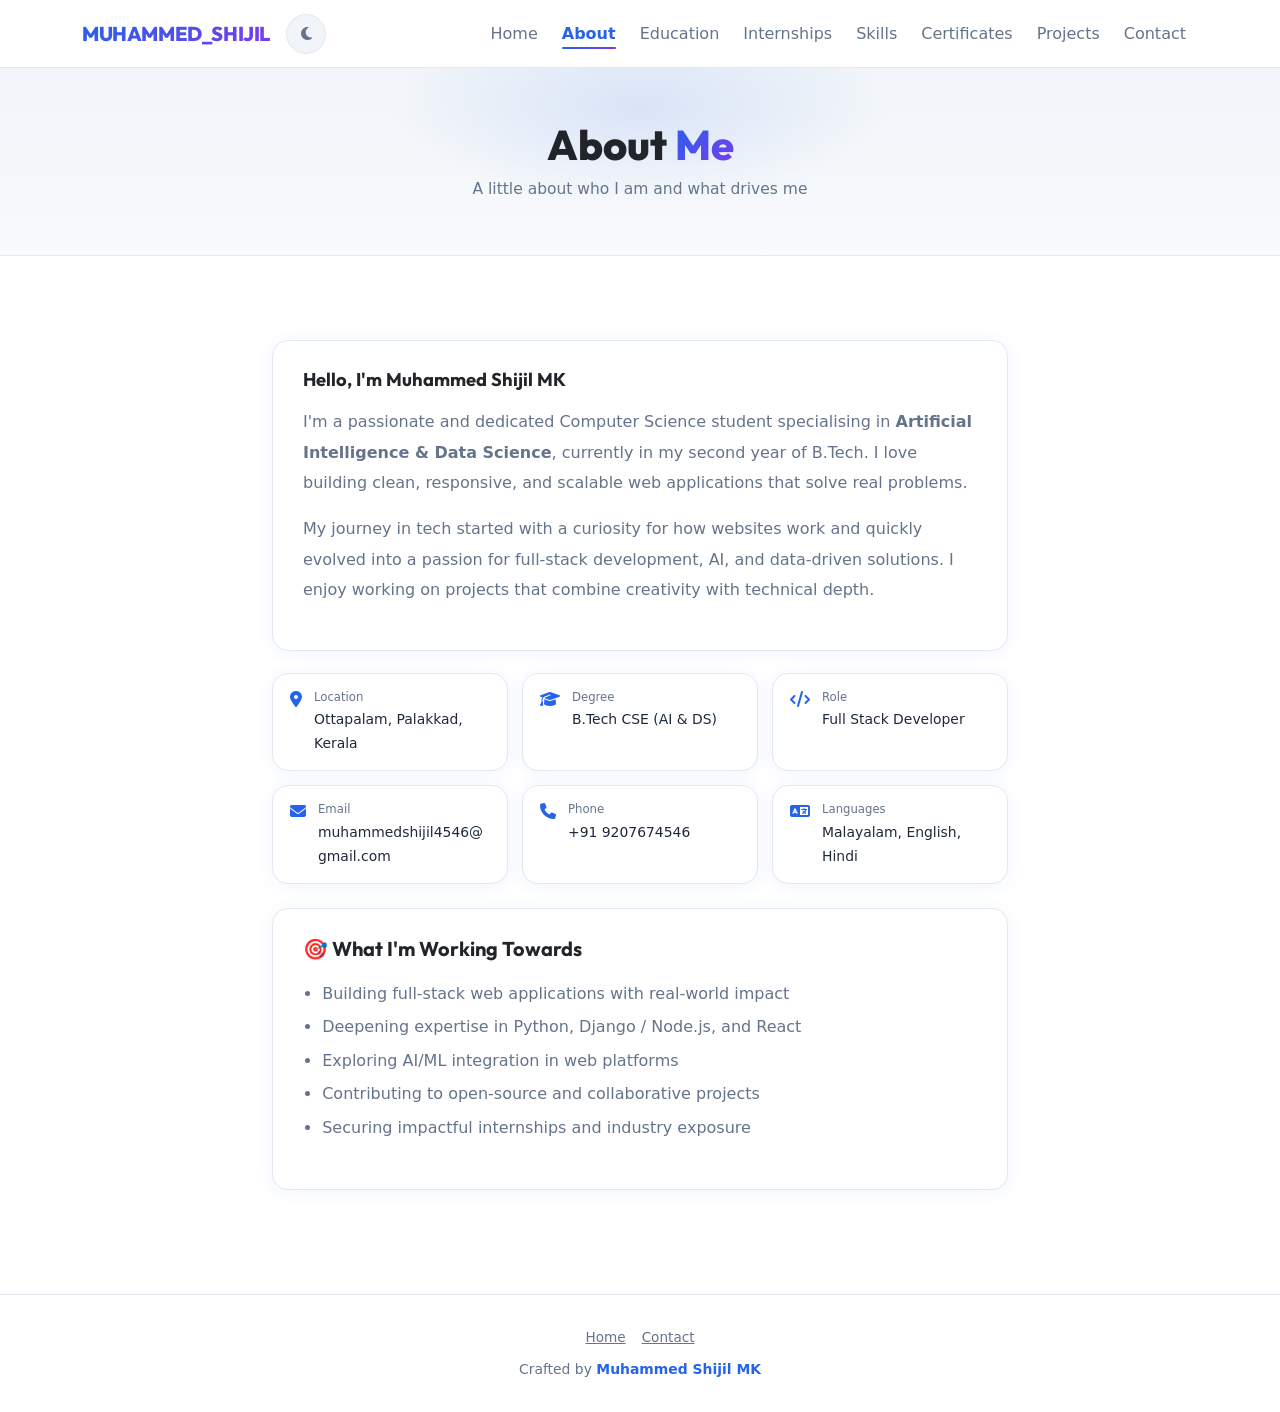
==== commit 936f66a1: "updated" ====
--- a/about.html
+++ b/about.html
@@ -1,5 +1,5 @@
 <!DOCTYPE html>
-<html lang="en">
+<html lang="en" data-theme="light">
 <head>
   <meta charset="UTF-8">
   <meta name="viewport" content="width=device-width, initial-scale=1.0">
@@ -10,13 +10,17 @@
 </head>
 <body>
 
-<!-- ─── Navbar ─────────────────────────────────────────────── -->
 <nav class="navbar navbar-expand-lg fixed-top">
   <div class="container">
     <a class="navbar-brand" href="index.html">MUHAMMED_SHIJIL</a>
-    <button class="navbar-toggler border-0" data-bs-toggle="collapse" data-bs-target="#menu">
-      <span class="navbar-toggler-icon"></span>
-    </button>
+    <div class="navbar-actions">
+      <button class="theme-toggle" id="themeToggle" title="Toggle theme" aria-label="Toggle theme">
+        <i class="fas fa-moon" id="themeIcon"></i>
+      </button>
+      <button class="navbar-toggler" data-bs-toggle="collapse" data-bs-target="#menu" aria-label="Navigation menu">
+        <span class="navbar-toggler-icon"></span>
+      </button>
+    </div>
     <div class="collapse navbar-collapse" id="menu">
       <ul class="navbar-nav ms-auto">
         <li class="nav-item"><a class="nav-link" href="index.html">Home</a></li>
@@ -32,7 +36,12 @@
   </div>
 </nav>
 
-<!-- ─── Page Hero ──────────────────────────────────────────── -->
+<div class="nav-hint" id="navHint">
+  <i class="fas fa-bars"></i>
+  <span>Tap ☰ to navigate between pages</span>
+  <button class="nav-hint-close" onclick="dismissNavHint()" aria-label="Dismiss"><i class="fas fa-times"></i></button>
+</div>
+
 <div class="page-hero">
   <div class="container">
     <h1>About <span class="gradient-text">Me</span></h1>
@@ -40,24 +49,20 @@
   </div>
 </div>
 
-<!-- ─── About Section ──────────────────────────────────────── -->
 <section class="section">
   <div class="container">
     <div class="row justify-content-center">
       <div class="col-lg-8">
 
-        <!-- Intro Card -->
-        <div class="card-custom mb-4">
-          <h5 class="mb-3" style="font-weight:700; font-size:1.15rem;">
-            👋 Hello, I'm Muhammed Shijil MK
-          </h5>
-          <p style="color: var(--muted); line-height:1.9;">
+        <div class="card-custom" data-animate>
+          <h5 class="mb-3" style="font-weight:700; font-size:1.15rem;"> Hello, I'm Muhammed Shijil MK</h5>
+          <p style="color:var(--muted); line-height:1.9;">
             I'm a passionate and dedicated Computer Science student specialising in
             <strong>Artificial Intelligence &amp; Data Science</strong>, currently in my
             second year of B.Tech. I love building clean, responsive, and scalable
             web applications that solve real problems.
           </p>
-          <p style="color: var(--muted); line-height:1.9; margin-top:12px;">
+          <p style="color:var(--muted); line-height:1.9; margin-top:12px;">
             My journey in tech started with a curiosity for how websites work and
             quickly evolved into a passion for full-stack development, AI, and
             data-driven solutions. I enjoy working on projects that combine
@@ -65,56 +70,54 @@
           </p>
         </div>
 
-        <!-- Info Chips -->
-        <div class="about-grid mb-4">
+        <div class="about-grid mb-4" data-animate data-delay="1">
           <div class="info-chip">
             <i class="fas fa-map-marker-alt"></i>
             <div>
-              <div style="font-size:0.75rem; color:var(--muted); font-weight:500;">Location</div>
+              <div class="chip-label-sm">Location</div>
               <span>Ottapalam, Palakkad, Kerala</span>
             </div>
           </div>
           <div class="info-chip">
             <i class="fas fa-graduation-cap"></i>
             <div>
-              <div style="font-size:0.75rem; color:var(--muted); font-weight:500;">Degree</div>
+              <div class="chip-label-sm">Degree</div>
               <span>B.Tech CSE (AI &amp; DS)</span>
             </div>
           </div>
           <div class="info-chip">
             <i class="fas fa-code"></i>
             <div>
-              <div style="font-size:0.75rem; color:var(--muted); font-weight:500;">Role</div>
+              <div class="chip-label-sm">Role</div>
               <span>Full Stack Developer</span>
             </div>
           </div>
           <div class="info-chip">
             <i class="fas fa-envelope"></i>
             <div>
-              <div style="font-size:0.75rem; color:var(--muted); font-weight:500;">Email</div>
+              <div class="chip-label-sm">Email</div>
               <span>muhammedshijil4546@gmail.com</span>
             </div>
           </div>
           <div class="info-chip">
             <i class="fas fa-phone"></i>
             <div>
-              <div style="font-size:0.75rem; color:var(--muted); font-weight:500;">Phone</div>
+              <div class="chip-label-sm">Phone</div>
               <span>+91 9207674546</span>
             </div>
           </div>
           <div class="info-chip">
             <i class="fas fa-language"></i>
             <div>
-              <div style="font-size:0.75rem; color:var(--muted); font-weight:500;">Languages</div>
-              <span>Malayalam, English , Hindi</span>
+              <div class="chip-label-sm">Languages</div>
+              <span>Malayalam, English, Hindi</span>
             </div>
           </div>
         </div>
 
-        <!-- What I'm looking for -->
-        <div class="card-custom">
+        <div class="card-custom" data-animate data-delay="2">
           <h5 class="mb-3" style="font-weight:700;">🎯 What I'm Working Towards</h5>
-          <ul style="color:var(--muted); padding-left:1.2rem; line-height:2;">
+          <ul style="color:var(--muted); padding-left:1.2rem; line-height:2.1;">
             <li>Building full-stack web applications with real-world impact</li>
             <li>Deepening expertise in Python, Django / Node.js, and React</li>
             <li>Exploring AI/ML integration in web platforms</li>
@@ -128,6 +131,15 @@
   </div>
 </section>
 
+<footer class="footer">
+  <div class="container">
+    <div class="footer-links">
+      <a href="index.html">Home</a><a href="contact.html">Contact</a>
+    </div>
+    <p>Crafted  by <strong>Muhammed Shijil MK</strong></p>
+  </div>
+</footer>
+
 <script src="https://cdn.jsdelivr.net/npm/bootstrap@5.3.2/dist/js/bootstrap.bundle.min.js"></script>
 <script src="js/main.js"></script>
 </body>
--- a/css/style.css
+++ b/css/style.css
@@ -1,219 +1,341 @@
 @import url('https://fonts.googleapis.com/css2?family=Outfit:wght@300;400;500;600;700;800&family=DM+Sans:ital,opsz,wght@0,9..40,300;0,9..40,400;0,9..40,500;0,9..40,600;1,9..40,400&display=swap');
 
-/* ═══════════════════════════════════════════════════════════════
-   CSS VARIABLES
-═══════════════════════════════════════════════════════════════ */
+/* ═══════════════════════════════════════════════════════════
+   LIGHT THEME VARIABLES (default)
+═══════════════════════════════════════════════════════════ */
 :root {
-  --primary:       #2563eb;
-  --primary-dark:  #1d4ed8;
-  --secondary:     #7c3aed;
-  --gradient:      linear-gradient(135deg, #2563eb 0%, #7c3aed 100%);
-  --gradient-soft: linear-gradient(135deg, rgba(37,99,235,0.08), rgba(124,58,237,0.08));
-
-  --light:  #f8fafc;
-  --white:  #ffffff;
-  --dark:   #0f172a;
-  --text:   #1e293b;
-  --muted:  #64748b;
-  --border: #e2e8f0;
-
-  --card-shadow:       0 4px 24px rgba(37,99,235,0.07);
-  --card-hover-shadow: 0 20px 50px rgba(37,99,235,0.18);
-
-  --navbar-h:   68px;
-  --radius-sm:  8px;
-  --radius:     14px;
-  --radius-lg:  22px;
-}
-
-/* ═══════════════════════════════════════════════════════════════
+  --primary:        #2563eb;
+  --primary-dark:   #1d4ed8;
+  --secondary:      #7c3aed;
+  --gradient:       linear-gradient(135deg, #2563eb 0%, #7c3aed 100%);
+  --gradient-soft:  linear-gradient(135deg, rgba(37,99,235,0.09), rgba(124,58,237,0.09));
+
+  --bg:        #f8fafc;
+  --surface:   #ffffff;
+  --surface-2: #f1f5f9;
+  --dark:      #0f172a;
+  --text:      #1e293b;
+  --muted:     #64748b;
+  --border:    #e2e8f0;
+
+  --card-shadow:       0 2px 16px rgba(37,99,235,0.07);
+  --card-hover-shadow: 0 16px 48px rgba(37,99,235,0.16);
+  --navbar-shadow:     0 4px 20px rgba(0,0,0,0.08);
+
+  --navbar-h:  68px;
+  --radius-xs: 6px;
+  --radius-sm: 10px;
+  --radius:    16px;
+  --radius-lg: 24px;
+  --radius-xl: 32px;
+
+  --transition: 0.3s cubic-bezier(0.4, 0, 0.2, 1);
+}
+
+/* ═══════════════════════════════════════════════════════════
+   DARK THEME VARIABLES
+═══════════════════════════════════════════════════════════ */
+[data-theme="dark"] {
+  --bg:        #0b1120;
+  --surface:   #141e2e;
+  --surface-2: #1a253b;
+  --dark:      #f1f5f9;
+  --text:      #cbd5e1;
+  --muted:     #64748b;
+  --border:    #1e2d45;
+
+  --card-shadow:       0 2px 20px rgba(0,0,0,0.4);
+  --card-hover-shadow: 0 16px 48px rgba(0,0,0,0.6);
+  --navbar-shadow:     0 4px 24px rgba(0,0,0,0.5);
+}
+
+/* ═══════════════════════════════════════════════════════════
    RESET & BASE
-═══════════════════════════════════════════════════════════════ */
+═══════════════════════════════════════════════════════════ */
 *, *::before, *::after { margin: 0; padding: 0; box-sizing: border-box; }
 html { scroll-behavior: smooth; }
 
 body {
   font-family: 'DM Sans', sans-serif;
-  background: var(--light);
+  background: var(--bg);
   color: var(--text);
   padding-top: var(--navbar-h);
   line-height: 1.7;
   -webkit-font-smoothing: antialiased;
   overflow-x: hidden;
+  transition: background var(--transition), color var(--transition);
 }
 
 h1,h2,h3,h4,h5,h6 {
   font-family: 'Outfit', sans-serif;
   color: var(--dark);
   line-height: 1.25;
+  transition: color var(--transition);
 }
 
 a { text-decoration: none; }
-
 img { max-width: 100%; }
 
-/* ═══════════════════════════════════════════════════════════════
-   NAVBAR  ─  THE DEFINITIVE MOBILE FIX
-   Strategy: navbar is a thin fixed bar. On mobile the collapse
-   panel is position:absolute so it FLOATS over page content
-   with its own solid white background — nothing can bleed through.
-═══════════════════════════════════════════════════════════════ */
-
-/* 1. The fixed bar itself ─────────────────────────────────── */
+/* ═══════════════════════════════════════════════════════════
+   SCROLL ANIMATIONS
+═══════════════════════════════════════════════════════════ */
+[data-animate] {
+  opacity: 0;
+  transform: translateY(30px);
+  transition: opacity 0.65s cubic-bezier(0.22,0.68,0,1.1),
+              transform 0.65s cubic-bezier(0.22,0.68,0,1.1);
+}
+[data-animate].is-visible {
+  opacity: 1;
+  transform: translateY(0);
+}
+[data-animate][data-delay="1"] { transition-delay: 0.1s; }
+[data-animate][data-delay="2"] { transition-delay: 0.2s; }
+[data-animate][data-delay="3"] { transition-delay: 0.3s; }
+[data-animate][data-delay="4"] { transition-delay: 0.4s; }
+[data-animate][data-delay="5"] { transition-delay: 0.5s; }
+
+/* ═══════════════════════════════════════════════════════════
+   NAVBAR
+═══════════════════════════════════════════════════════════ */
 .navbar {
   position: fixed !important;
   top: 0; left: 0; right: 0;
   height: var(--navbar-h);
-  background: #ffffff !important;          /* SOLID – never transparent */
+  background: var(--surface) !important;
   border-bottom: 1px solid var(--border);
-  z-index: 9999;                           /* highest possible */
-  transition: box-shadow 0.3s ease;
-  /* Important: creates a positioning context for absolute child */
+  z-index: 9999;
   overflow: visible !important;
+  transition: background var(--transition), border-color var(--transition), box-shadow var(--transition);
 }
 
 .navbar .container {
   height: 100%;
   display: flex;
   align-items: center;
-  position: relative;                      /* anchor for absolute collapse */
-}
-
-/* 2. Brand ─────────────────────────────────────────────────── */
+  position: relative;
+}
+
 .navbar-brand {
   font-family: 'Outfit', sans-serif;
   font-weight: 800;
-  font-size: 1.35rem;
+  font-size: 1.2rem;
   background: var(--gradient);
   background-clip: text;
   -webkit-background-clip: text;
   -webkit-text-fill-color: transparent;
   flex-shrink: 0;
-  line-height: 1;
-}
-
-/* 3. Hamburger button ──────────────────────────────────────── */
+  letter-spacing: -0.02em;
+}
+
+/* Right side controls group */
+.navbar-actions {
+  display: flex;
+  align-items: center;
+  gap: 6px;
+  margin-left: auto;
+}
+
+/* ── Theme Toggle ──────────────────────────────────────── */
+.theme-toggle {
+  width: 40px; height: 40px;
+  border-radius: 50%;
+  border: 1.5px solid var(--border);
+  background: var(--surface-2);
+  color: var(--muted);
+  display: flex; align-items: center; justify-content: center;
+  cursor: pointer;
+  font-size: 15px;
+  transition: all var(--transition);
+  flex-shrink: 0;
+}
+.theme-toggle:hover {
+  background: var(--gradient);
+  color: white;
+  border-color: transparent;
+  box-shadow: 0 4px 14px rgba(37,99,235,0.35);
+  transform: rotate(15deg) scale(1.08);
+}
+
+/* ── Hamburger ─────────────────────────────────────────── */
 .navbar-toggler {
   border: none !important;
   background: transparent !important;
   box-shadow: none !important;
-  outline: none !important;
   padding: 8px;
   border-radius: var(--radius-sm);
-  transition: background 0.2s ease;
+  transition: background var(--transition);
   z-index: 10001;
+  position: relative;
 }
 .navbar-toggler:focus { box-shadow: none !important; outline: none !important; }
-.navbar-toggler:hover { background: rgba(37,99,235,0.07) !important; }
-
-/* Custom blue hamburger icon */
+.navbar-toggler:hover { background: var(--surface-2) !important; }
+
 .navbar-toggler-icon {
   background-image: url("data:image/svg+xml,%3csvg xmlns='http://www.w3.org/2000/svg' viewBox='0 0 30 30'%3e%3cpath stroke='%232563eb' stroke-linecap='round' stroke-miterlimit='10' stroke-width='2.5' d='M4 7h22M4 15h22M4 23h22'/%3e%3c/svg%3e") !important;
-  width: 26px;
-  height: 26px;
-}
-
-/* ── Desktop nav links (≥992px) ────────────────────────────── */
+  width: 24px; height: 24px;
+}
+
+/* Pulse ring on hamburger (mobile nav hint) */
+.hamburger-pulse::after {
+  content: '';
+  position: absolute;
+  top: 50%; left: 50%;
+  transform: translate(-50%, -50%);
+  width: 42px; height: 42px;
+  border-radius: 50%;
+  border: 2px solid var(--primary);
+  animation: pulseRing 2s ease infinite;
+  pointer-events: none;
+}
+@keyframes pulseRing {
+  0%   { transform: translate(-50%,-50%) scale(0.8); opacity: 0.8; }
+  70%  { transform: translate(-50%,-50%) scale(1.3); opacity: 0; }
+  100% { transform: translate(-50%,-50%) scale(1.3); opacity: 0; }
+}
+
+/* ── Desktop Nav Links ─────────────────────────────────── */
 @media (min-width: 992px) {
-  .navbar-collapse {
-    display: flex !important;
-    align-items: center;
-  }
+  .navbar-actions { margin-left: 0; }
+  .navbar-collapse { margin-left: auto; }
+
   .nav-link {
     font-weight: 500;
-    font-size: 0.88rem;
+    font-size: 0.87rem;
     color: var(--muted) !important;
-    padding: 0.38rem 0.8rem !important;
+    padding: 0.35rem 0.75rem !important;
     border-radius: var(--radius-sm);
     transition: all 0.22s ease;
     white-space: nowrap;
+    position: relative;
   }
-  .nav-link:hover { color: var(--primary) !important; background: rgba(37,99,235,0.07); }
-  .nav-link.active { color: var(--primary) !important; font-weight: 700; background: rgba(37,99,235,0.09); }
-}
-
-/* ── MOBILE NAV DROPDOWN (<992px) – THE KEY FIX ─────────────
-   The collapse div is taken out of flow with position:absolute
-   so the bar stays exactly var(--navbar-h) tall at all times.
-   The panel drops below the bar, fully covering page content.
-────────────────────────────────────────────────────────────── */
+  .nav-link::after {
+    content: '';
+    position: absolute;
+    bottom: 2px; left: 50%;
+    transform: translateX(-50%) scaleX(0);
+    width: calc(100% - 24px);
+    height: 2px;
+    background: var(--gradient);
+    border-radius: 2px;
+    transition: transform 0.25s ease;
+  }
+  .nav-link:hover { color: var(--primary) !important; }
+  .nav-link:hover::after { transform: translateX(-50%) scaleX(1); }
+  .nav-link.active {
+    color: var(--primary) !important;
+    font-weight: 700;
+  }
+  .nav-link.active::after { transform: translateX(-50%) scaleX(1); }
+}
+
+/* ── Mobile Nav Dropdown ───────────────────────────────── */
 @media (max-width: 991.98px) {
-
-  /* Collapse wrapper – absolute, drops below bar */
+  .navbar-actions { order: 2; }
+
   .navbar-collapse {
     position: absolute !important;
-    top: var(--navbar-h) !important;   /* immediately below the bar */
-    left: 0 !important;
-    right: 0 !important;
-    background: #ffffff !important;    /* SOLID white – nothing bleeds through */
-    border-top: 2px solid rgba(37,99,235,0.12);
+    top: var(--navbar-h) !important;
+    left: 0 !important; right: 0 !important;
+    background: var(--surface) !important;
+    border-top: 2px solid rgba(37,99,235,0.15);
     border-bottom: 1px solid var(--border);
-    box-shadow: 0 16px 48px rgba(0,0,0,0.14);
-    border-radius: 0 0 20px 20px;
-    padding: 14px 20px 22px !important;
+    box-shadow: 0 20px 60px rgba(0,0,0,0.15);
+    border-radius: 0 0 24px 24px;
+    padding: 12px 16px 20px !important;
     z-index: 9998 !important;
-    /* Bootstrap adds display:none/block – we just style it */
+    transition: background var(--transition) !important;
   }
 
-  /* Nav list */
-  .navbar-nav {
-    gap: 2px !important;
-    width: 100%;
-  }
-
-  /* Each link item */
+  .navbar-nav { width: 100%; gap: 2px !important; }
   .nav-item { width: 100%; }
 
   .nav-link {
     display: flex !important;
     align-items: center;
+    gap: 10px;
     width: 100%;
-    font-size: 1rem !important;
+    font-size: 0.97rem !important;
     font-weight: 500 !important;
     color: var(--text) !important;
-    padding: 13px 18px !important;
+    padding: 12px 16px !important;
     border-radius: var(--radius-sm) !important;
     transition: all 0.2s ease;
-    border: none;
-    position: relative;
   }
-
-  /* Hover state */
+  .nav-link::before {
+    content: '';
+    width: 6px; height: 6px;
+    border-radius: 50%;
+    background: var(--border);
+    flex-shrink: 0;
+    transition: background 0.2s, transform 0.2s;
+  }
   .nav-link:hover {
-    background: rgba(37,99,235,0.07) !important;
+    background: var(--surface-2) !important;
     color: var(--primary) !important;
-    padding-left: 22px !important;
+    padding-left: 20px !important;
   }
-
-  /* Active state – gradient pill */
+  .nav-link:hover::before { background: var(--primary); transform: scale(1.4); }
+
   .nav-link.active {
     background: var(--gradient) !important;
-    color: #ffffff !important;
+    color: #fff !important;
     font-weight: 700 !important;
-    box-shadow: 0 4px 16px rgba(37,99,235,0.32);
+    box-shadow: 0 4px 16px rgba(37,99,235,0.3);
   }
-  .nav-link.active:hover {
-    padding-left: 18px !important;
-    color: #ffffff !important;
-  }
-
-  /* Divider line between items */
-  .nav-item + .nav-item {
-    border-top: 1px solid var(--border);
-  }
-  .nav-item:first-child .nav-link { border-radius: var(--radius-sm) var(--radius-sm) 0 0 !important; }
-  .nav-item:last-child  .nav-link { border-radius: 0 0 var(--radius-sm) var(--radius-sm) !important; }
-
-  /* Small label inside the bar so you know which page */
-  .navbar-brand { font-size: 1.2rem; }
-}
-
-/* ═══════════════════════════════════════════════════════════════
-   SECTION LAYOUT
-═══════════════════════════════════════════════════════════════ */
-.section { padding: 80px 0; }
-
-@media (max-width: 767px) { .section { padding: 52px 0; } }
+  .nav-link.active::before { background: rgba(255,255,255,0.7); }
+  .nav-link.active:hover { padding-left: 16px !important; color: #fff !important; }
+
+  .nav-item + .nav-item { border-top: 1px solid var(--border); }
+  .navbar-brand { font-size: 1.05rem; }
+}
+
+/* ── Mobile Nav Hint Toast ─────────────────────────────── */
+.nav-hint {
+  position: fixed;
+  bottom: 24px;
+  left: 50%;
+  transform: translateX(-50%) translateY(80px);
+  background: var(--dark);
+  color: var(--bg);
+  padding: 12px 20px 12px 16px;
+  border-radius: 50px;
+  display: flex;
+  align-items: center;
+  gap: 10px;
+  font-size: 0.84rem;
+  font-weight: 500;
+  font-family: 'Outfit', sans-serif;
+  box-shadow: 0 8px 30px rgba(0,0,0,0.25);
+  z-index: 9000;
+  opacity: 0;
+  transition: all 0.5s cubic-bezier(0.34,1.56,0.64,1);
+  white-space: nowrap;
+  pointer-events: none;
+}
+.nav-hint.show {
+  opacity: 1;
+  transform: translateX(-50%) translateY(0);
+  pointer-events: auto;
+}
+.nav-hint i { font-size: 16px; color: var(--primary); animation: swingIcon 1s ease infinite; }
+@keyframes swingIcon {
+  0%,100% { transform: rotate(-10deg); }
+  50%      { transform: rotate(10deg); }
+}
+.nav-hint-close {
+  background: none; border: none; cursor: pointer;
+  color: inherit; opacity: 0.5; padding: 2px 4px; font-size: 12px;
+  line-height: 1; margin-left: 4px;
+  transition: opacity 0.2s;
+}
+.nav-hint-close:hover { opacity: 1; }
+
+/* ═══════════════════════════════════════════════════════════
+   SECTIONS
+═══════════════════════════════════════════════════════════ */
+.section { padding: 84px 0; }
+@media (max-width: 767px) { .section { padding: 56px 0; } }
 
 .section-title {
   font-size: clamp(1.6rem, 5vw, 2.2rem);
@@ -225,631 +347,565 @@
   -webkit-background-clip: text;
   -webkit-text-fill-color: transparent;
 }
-
 .section-subtitle {
   text-align: center;
   color: var(--muted);
   font-size: 0.97rem;
-  margin-bottom: 2.5rem;
-}
-
-/* ═══════════════════════════════════════════════════════════════
-   PAGE HERO  (inner pages)
-═══════════════════════════════════════════════════════════════ */
+  margin-bottom: 2.8rem;
+}
+
+/* ═══════════════════════════════════════════════════════════
+   PAGE HERO
+═══════════════════════════════════════════════════════════ */
 .page-hero {
-  background:
-    radial-gradient(ellipse 80% 50% at 50% -5%, rgba(37,99,235,0.1) 0%, transparent 65%),
-    var(--light);
-  padding: 50px 20px 36px;
+  background: linear-gradient(180deg, var(--surface-2) 0%, var(--bg) 100%);
+  padding: 52px 20px 38px;
   text-align: center;
   border-bottom: 1px solid var(--border);
-  margin-bottom: 0;
-}
-.page-hero h1 { font-size: clamp(1.8rem, 6vw, 2.5rem); font-weight: 800; }
-.page-hero p  { color: var(--muted); font-size: 0.97rem; margin-top: 8px; }
-
-/* ═══════════════════════════════════════════════════════════════
-   HERO  (index page)
-═══════════════════════════════════════════════════════════════ */
+  position: relative;
+  overflow: hidden;
+  transition: background var(--transition);
+}
+.page-hero::before {
+  content: '';
+  position: absolute;
+  top: -60px; left: 50%; transform: translateX(-50%);
+  width: 500px; height: 200px;
+  background: radial-gradient(ellipse, rgba(37,99,235,0.12) 0%, transparent 70%);
+  pointer-events: none;
+}
+.page-hero h1 { font-size: clamp(1.8rem, 6vw, 2.6rem); font-weight: 800; position: relative; }
+.page-hero p  { color: var(--muted); font-size: 0.97rem; margin-top: 8px; position: relative; }
+
+/* ═══════════════════════════════════════════════════════════
+   HERO (index)
+═══════════════════════════════════════════════════════════ */
 .hero {
   min-height: calc(100vh - var(--navbar-h));
-  display: flex;
-  align-items: center;
-  text-align: center;
-  background:
-    radial-gradient(ellipse 80% 60% at 50% -10%, rgba(37,99,235,0.11) 0%, transparent 70%),
-    var(--light);
+  display: flex; align-items: center; text-align: center;
+  background: var(--bg);
   position: relative;
   overflow: hidden;
   padding: 40px 16px;
-}
-
-.hero::before {
+  transition: background var(--transition);
+}
+.hero::before,
+.hero::after {
   content: '';
   position: absolute;
+  border-radius: 50%;
+  pointer-events: none;
+}
+.hero::before {
+  width: 500px; height: 500px;
+  background: radial-gradient(circle, rgba(37,99,235,0.1) 0%, transparent 65%);
+  top: -150px; left: -150px;
+  animation: floatBlob 8s ease-in-out infinite;
+}
+.hero::after {
   width: 400px; height: 400px;
-  border-radius: 50%;
-  background: radial-gradient(circle, rgba(124,58,237,0.06) 0%, transparent 70%);
-  top: -80px; right: -100px;
-  pointer-events: none;
-}
-
-.hero-inner { animation: heroFadeUp 0.9s cubic-bezier(.22,.68,0,1.2) both; }
-
+  background: radial-gradient(circle, rgba(124,58,237,0.08) 0%, transparent 65%);
+  bottom: -100px; right: -100px;
+  animation: floatBlob 10s ease-in-out infinite reverse;
+}
+@keyframes floatBlob {
+  0%,100% { transform: translate(0,0) scale(1); }
+  33%     { transform: translate(30px,-20px) scale(1.05); }
+  66%     { transform: translate(-20px,15px) scale(0.97); }
+}
+
+.hero-inner {
+  position: relative; z-index: 1;
+  animation: heroFadeUp 0.9s cubic-bezier(.22,.68,0,1.2) both;
+}
 @keyframes heroFadeUp {
-  from { opacity: 0; transform: translateY(32px); }
+  from { opacity: 0; transform: translateY(36px); }
   to   { opacity: 1; transform: translateY(0); }
 }
 
 .profile-img {
-  width: 150px; height: 150px;
+  width: 155px; height: 155px;
   border-radius: 50%;
   object-fit: cover;
-  border: 4px solid var(--white);
-  box-shadow: 0 0 0 6px rgba(37,99,235,0.14), 0 20px 50px rgba(0,0,0,0.14);
-  display: block;
-  margin: 0 auto 20px;
-}
-
-@media (max-width: 576px) {
-  .profile-img { width: 120px; height: 120px; }
-}
-
+  border: 4px solid var(--surface);
+  box-shadow: 0 0 0 6px rgba(37,99,235,0.15), 0 20px 50px rgba(0,0,0,0.18);
+  display: block; margin: 0 auto 22px;
+  animation: profilePop 0.8s 0.2s cubic-bezier(.34,1.56,.64,1) both;
+  transition: border-color var(--transition);
+}
+@keyframes profilePop {
+  from { opacity: 0; transform: scale(0.7); }
+  to   { opacity: 1; transform: scale(1); }
+}
+@media (max-width: 576px) { .profile-img { width: 120px; height: 120px; } }
+
+.hero-degree {
+  display: inline-block;
+  background: rgba(37,99,235,0.1);
+  color: var(--primary);
+  font-weight: 600; font-size: 0.85rem;
+  letter-spacing: 0.04em;
+  padding: 0.28rem 1rem;
+  border-radius: 50px;
+  margin-bottom: 0.9rem;
+  border: 1px solid rgba(37,99,235,0.18);
+  animation: heroFadeUp 0.7s 0.3s both;
+}
 .hero-name {
-  font-size: clamp(1.6rem, 6vw, 2.9rem);
-  font-weight: 800;
-  margin-bottom: 0.3rem;
-}
-
+  font-size: clamp(1.7rem, 6vw, 3rem);
+  font-weight: 800; margin-bottom: 0.3rem;
+  animation: heroFadeUp 0.7s 0.4s both;
+}
 .gradient-text {
   background: var(--gradient);
   background-clip: text;
   -webkit-background-clip: text;
   -webkit-text-fill-color: transparent;
 }
-
-.hero-degree {
-  font-size: 0.88rem;
-  color: var(--primary);
-  font-weight: 600;
-  letter-spacing: 0.03em;
-  background: rgba(37,99,235,0.08);
+.hero-role {
+  font-size: clamp(0.87rem, 3vw, 1rem);
+  color: var(--muted); margin-bottom: 1.8rem;
+  animation: heroFadeUp 0.7s 0.5s both;
+}
+
+/* ── Typing cursor effect ──────────────────────────────── */
+.typed-cursor {
   display: inline-block;
-  padding: 0.3rem 1rem;
+  background: var(--gradient);
+  background-clip: text;
+  -webkit-background-clip: text;
+  -webkit-text-fill-color: transparent;
+  animation: blink 0.9s step-end infinite;
+  font-weight: 300;
+}
+@keyframes blink { 0%,100% { opacity: 1; } 50% { opacity: 0; } }
+
+/* ── Hero Buttons ──────────────────────────────────────── */
+.hero-buttons {
+  display: flex; justify-content: center;
+  gap: 14px; margin-bottom: 2.2rem;
+  flex-wrap: wrap;
+  animation: heroFadeUp 0.7s 0.6s both;
+}
+.hero-btn {
+  display: inline-flex; align-items: center; justify-content: center;
+  gap: 8px; padding: 0.72rem 1.7rem;
   border-radius: 50px;
-  margin-bottom: 1rem;
-}
-
-.hero-role {
-  font-size: clamp(0.88rem, 3vw, 1rem);
-  color: var(--muted);
-  margin-bottom: 1.6rem;
-}
-
-/* ─── Hero Buttons ──────────────────────────────────────────── */
-.hero-buttons {
-  display: flex;
-  justify-content: center;
-  gap: 14px;
-  margin-bottom: 2rem;
-  flex-wrap: wrap;
-}
-
-.hero-btn {
-  display: inline-flex;
-  align-items: center;
-  justify-content: center;
-  gap: 8px;
-  padding: 0.7rem 1.6rem;
-  border-radius: 50px;
-  font-family: 'Outfit', sans-serif;
-  font-weight: 600;
-  font-size: 0.93rem;
-  transition: all 0.28s ease;
-  border: none;
-  cursor: pointer;
-  white-space: nowrap;
-}
-
+  font-family: 'Outfit', sans-serif; font-weight: 600; font-size: 0.93rem;
+  transition: all 0.28s ease; border: none; cursor: pointer; white-space: nowrap;
+}
 .btn-gradient {
-  background: var(--gradient);
-  color: #fff;
-  box-shadow: 0 8px 22px rgba(37,99,235,0.3);
-}
-.btn-gradient:hover {
-  color: #fff;
-  transform: translateY(-3px);
-  box-shadow: 0 14px 30px rgba(37,99,235,0.42);
-}
-
+  background: var(--gradient); color: #fff;
+  box-shadow: 0 8px 24px rgba(37,99,235,0.32);
+}
+.btn-gradient:hover { color: #fff; transform: translateY(-3px); box-shadow: 0 14px 32px rgba(37,99,235,0.45); }
 .btn-outline {
-  border: 2px solid var(--primary);
-  color: var(--primary);
-  background: transparent;
-}
-.btn-outline:hover {
-  background: var(--primary);
-  color: #fff;
-  transform: translateY(-3px);
-  box-shadow: 0 12px 28px rgba(37,99,235,0.28);
-}
+  border: 2px solid var(--primary); color: var(--primary); background: transparent;
+}
+.btn-outline:hover { background: var(--primary); color: #fff; transform: translateY(-3px); box-shadow: 0 12px 28px rgba(37,99,235,0.3); }
 
 @media (max-width: 420px) {
   .hero-buttons { flex-direction: column; align-items: center; }
-  .hero-btn { width: 210px; }
-}
-
-/* ─── Social Links ──────────────────────────────────────────── */
+  .hero-btn { width: 215px; }
+}
+
+/* ── Social Links ──────────────────────────────────────── */
 .social-links {
-  display: flex;
-  justify-content: center;
-  gap: 10px;
-  flex-wrap: wrap;
-}
-
+  display: flex; justify-content: center;
+  gap: 10px; flex-wrap: wrap;
+  animation: heroFadeUp 0.7s 0.7s both;
+}
 .social-link {
-  width: 44px; height: 44px;
-  border-radius: 50%;
+  width: 44px; height: 44px; border-radius: 50%;
   display: flex; align-items: center; justify-content: center;
-  background: var(--white);
-  color: var(--dark);
+  background: var(--surface); color: var(--text);
   font-size: 17px;
   box-shadow: var(--card-shadow);
-  transition: all 0.28s ease;
   border: 1px solid var(--border);
+  transition: all 0.28s cubic-bezier(0.34,1.56,0.64,1);
 }
 .social-link:hover {
-  background: var(--gradient);
-  color: var(--white);
+  background: var(--gradient); color: #fff;
   border-color: transparent;
-  transform: translateY(-4px);
-  box-shadow: 0 12px 24px rgba(37,99,235,0.3);
-}
-
+  transform: translateY(-5px) scale(1.1);
+  box-shadow: 0 12px 24px rgba(37,99,235,0.35);
+}
 .social-link.leetcode-link {
-  font-family: 'Outfit', sans-serif;
-  font-weight: 800;
-  font-size: 11px;
-  letter-spacing: -0.5px;
-}
-
-/* ═══════════════════════════════════════════════════════════════
+  font-family: 'Outfit', sans-serif; font-weight: 800;
+  font-size: 11px; letter-spacing: -0.5px;
+}
+
+/* ═══════════════════════════════════════════════════════════
    CARDS
-═══════════════════════════════════════════════════════════════ */
+═══════════════════════════════════════════════════════════ */
 .card-custom,
 .card-box {
-  background: var(--white);
+  background: var(--surface);
   border-radius: var(--radius);
-  padding: 26px 28px;
+  padding: 28px 30px;
   margin-bottom: 20px;
   border: 1px solid var(--border);
   box-shadow: var(--card-shadow);
-  transition: all 0.28s ease;
+  transition: all var(--transition);
 }
 .card-custom:hover,
 .card-box:hover {
   transform: translateY(-5px);
   box-shadow: var(--card-hover-shadow);
-  border-color: rgba(37,99,235,0.2);
-}
-
-@media (max-width: 576px) {
-  .card-custom, .card-box { padding: 20px; }
-}
-
-/* ═══════════════════════════════════════════════════════════════
-   TIMELINE (Education)
-═══════════════════════════════════════════════════════════════ */
+  border-color: rgba(37,99,235,0.22);
+}
+@media (max-width: 576px) { .card-custom, .card-box { padding: 20px; } }
+
+/* ═══════════════════════════════════════════════════════════
+   TIMELINE
+═══════════════════════════════════════════════════════════ */
 .timeline { position: relative; }
-
+.timeline::before {
+  content: '';
+  position: absolute;
+  left: 25px; top: 26px;
+  width: 2px;
+  height: calc(100% - 52px);
+  background: linear-gradient(180deg, var(--primary), var(--secondary), transparent);
+  opacity: 0.25;
+}
 .timeline-item {
-  display: flex;
-  gap: 20px;
-  margin-bottom: 24px;
-  align-items: flex-start;
-}
-
+  display: flex; gap: 20px; margin-bottom: 28px; align-items: flex-start;
+  position: relative;
+}
 .timeline-icon {
-  flex-shrink: 0;
-  width: 50px; height: 50px;
-  border-radius: 50%;
-  background: var(--gradient);
+  flex-shrink: 0; width: 52px; height: 52px;
+  border-radius: 50%; background: var(--gradient);
   display: flex; align-items: center; justify-content: center;
-  color: white;
-  font-size: 18px;
-  box-shadow: 0 6px 18px rgba(37,99,235,0.28);
-  margin-top: 2px;
-}
+  color: white; font-size: 18px;
+  box-shadow: 0 6px 20px rgba(37,99,235,0.3);
+  position: relative; z-index: 1;
+  transition: transform 0.3s;
+}
+.timeline-item:hover .timeline-icon { transform: scale(1.1) rotate(-5deg); }
 
 @media (max-width: 480px) {
-  .timeline-icon { width: 40px; height: 40px; font-size: 15px; }
+  .timeline-icon { width: 42px; height: 42px; font-size: 15px; }
   .timeline-item { gap: 14px; }
+  .timeline::before { left: 21px; }
 }
 
 .timeline-body {
-  background: var(--white);
-  border-radius: var(--radius);
-  padding: 20px 24px;
-  border: 1px solid var(--border);
-  box-shadow: var(--card-shadow);
-  flex: 1;
-  transition: all 0.28s ease;
+  background: var(--surface); border-radius: var(--radius);
+  padding: 22px 26px; border: 1px solid var(--border);
+  box-shadow: var(--card-shadow); flex: 1;
+  transition: all var(--transition);
 }
 .timeline-body:hover {
-  transform: translateY(-4px);
+  transform: translateX(4px);
   box-shadow: var(--card-hover-shadow);
-  border-color: rgba(37,99,235,0.2);
-}
-.timeline-body h5 { font-size: 1rem; font-weight: 700; margin-bottom: 4px; }
+  border-color: rgba(37,99,235,0.22);
+}
+.timeline-body h5 { font-size: 1rem; font-weight: 700; margin-bottom: 5px; }
 .timeline-body p  { color: var(--muted); margin: 0; font-size: 0.9rem; }
 
 .badge-score {
-  display: inline-block;
+  display: inline-flex; align-items: center; gap: 5px;
   background: var(--gradient-soft);
-  color: var(--primary);
-  font-weight: 700;
-  font-size: 0.8rem;
-  border-radius: 50px;
-  padding: 0.22rem 0.8rem;
+  color: var(--primary); font-weight: 700; font-size: 0.8rem;
+  border-radius: 50px; padding: 0.22rem 0.85rem;
   margin-top: 10px;
   border: 1px solid rgba(37,99,235,0.15);
 }
 
-/* ═══════════════════════════════════════════════════════════════
+/* ═══════════════════════════════════════════════════════════
    SKILLS
-═══════════════════════════════════════════════════════════════ */
-.skill-item { margin-bottom: 20px; }
-
+═══════════════════════════════════════════════════════════ */
+.skill-item { margin-bottom: 22px; }
 .skill-label {
-  display: flex;
-  justify-content: space-between;
-  font-weight: 600;
-  font-size: 0.93rem;
-  margin-bottom: 7px;
-}
-.skill-pct { color: var(--primary); }
-
+  display: flex; justify-content: space-between;
+  font-weight: 600; font-size: 0.93rem; margin-bottom: 8px;
+}
+.skill-pct { color: var(--primary); font-family: 'Outfit', sans-serif; }
 .progress {
-  height: 10px;
-  border-radius: 50px;
-  background: var(--border);
-  overflow: hidden;
+  height: 10px; border-radius: 50px;
+  background: var(--surface-2); overflow: hidden;
+  border: 1px solid var(--border);
 }
 .progress-bar {
-  border-radius: 50px;
+  border-radius: 50px; background: var(--gradient);
+  animation: loadSkill 1.4s cubic-bezier(.22,.68,0,1.2) both;
+  animation-delay: 0.4s;
+  position: relative; overflow: hidden;
+}
+.progress-bar::after {
+  content: '';
+  position: absolute; top: 0; left: -100%; width: 60%; height: 100%;
+  background: linear-gradient(90deg, transparent, rgba(255,255,255,0.3), transparent);
+  animation: shimmer 2.5s 1.8s ease infinite;
+}
+@keyframes loadSkill { from { width: 0 !important; } }
+@keyframes shimmer { to { left: 200%; } }
+
+/* ═══════════════════════════════════════════════════════════
+   PROJECTS
+═══════════════════════════════════════════════════════════ */
+.project-card {
+  background: var(--surface); border-radius: var(--radius);
+  padding: 30px 22px; border: 1px solid var(--border);
+  box-shadow: var(--card-shadow);
+  transition: all 0.32s cubic-bezier(0.34,1.56,0.64,1);
+  cursor: pointer; text-align: center;
+  position: relative; overflow: hidden; height: 100%;
+}
+.project-card::before {
+  content: '';
+  position: absolute; top: 0; left: 0; right: 0; height: 3px;
   background: var(--gradient);
-  animation: loadSkill 1.3s cubic-bezier(.22,.68,0,1.2) both;
-  animation-delay: 0.3s;
-}
-@keyframes loadSkill { from { width: 0 !important; } }
-
-/* ═══════════════════════════════════════════════════════════════
-   PROJECTS
-═══════════════════════════════════════════════════════════════ */
-.project-card {
-  background: var(--white);
-  border-radius: var(--radius);
-  padding: 28px 20px;
-  border: 1px solid var(--border);
-  box-shadow: var(--card-shadow);
-  transition: all 0.28s ease;
-  cursor: pointer;
-  text-align: center;
-  position: relative;
-  overflow: hidden;
-  height: 100%;
-}
-.project-card::after {
-  content: '';
-  position: absolute;
-  top: 0; left: 0; right: 0;
-  height: 4px;
-  background: var(--gradient);
-  transform: scaleX(0);
-  transform-origin: left;
-  transition: transform 0.32s ease;
-}
-.project-card:hover::after { transform: scaleX(1); }
+  transform: scaleX(0); transform-origin: left;
+  transition: transform 0.35s ease;
+}
+.project-card:hover::before { transform: scaleX(1); }
 .project-card:hover {
-  transform: translateY(-7px);
+  transform: translateY(-10px) scale(1.01);
   box-shadow: var(--card-hover-shadow);
-  border-color: rgba(37,99,235,0.2);
-}
-
+  border-color: rgba(37,99,235,0.25);
+}
 .project-icon {
-  font-size: 2.2rem;
-  background: var(--gradient);
-  background-clip: text;
-  -webkit-background-clip: text;
-  -webkit-text-fill-color: transparent;
-  margin-bottom: 12px;
-  display: block;
-}
-.project-card h5 { font-size: 0.97rem; font-weight: 700; margin-bottom: 8px; }
+  font-size: 2.3rem;
+  background: var(--gradient); background-clip: text;
+  -webkit-background-clip: text; -webkit-text-fill-color: transparent;
+  margin-bottom: 14px; display: block;
+  transition: transform 0.3s;
+}
+.project-card:hover .project-icon { transform: scale(1.15) rotate(-5deg); }
+.project-card h5 { font-size: 0.97rem; font-weight: 700; margin-bottom: 10px; }
 
 .tech-tag {
   display: inline-block;
-  background: var(--gradient-soft);
-  color: var(--primary);
-  font-size: 0.73rem;
-  font-weight: 600;
-  padding: 0.18rem 0.6rem;
-  border-radius: 50px;
-  margin: 2px;
-}
-
+  background: var(--gradient-soft); color: var(--primary);
+  font-size: 0.72rem; font-weight: 600;
+  padding: 0.18rem 0.6rem; border-radius: 50px; margin: 2px;
+  border: 1px solid rgba(37,99,235,0.12);
+}
 .gh-link {
-  display: inline-block;
-  margin-top: 12px;
-  font-size: 0.8rem;
-  color: var(--muted);
-  font-weight: 500;
-  transition: color 0.2s;
-}
-.project-card:hover .gh-link { color: var(--primary); }
-
-/* ─── Hackathon Feature Card ────────────────────────────────── */
+  display: inline-flex; align-items: center; gap: 5px;
+  margin-top: 14px; font-size: 0.8rem;
+  color: var(--muted); font-weight: 500;
+  transition: color 0.2s, gap 0.2s;
+}
+.project-card:hover .gh-link { color: var(--primary); gap: 8px; }
+
+/* ── Hackathon Card ──────────────────────────────────────── */
 .hackathon-card {
-  background: var(--white);
-  border-radius: var(--radius-lg);
+  background: var(--surface); border-radius: var(--radius-lg);
   padding: 36px;
-  border: 2px solid rgba(37,99,235,0.18);
+  border: 2px solid rgba(37,99,235,0.2);
   box-shadow: var(--card-hover-shadow);
-  position: relative;
-  overflow: hidden;
-  transition: all 0.28s ease;
+  position: relative; overflow: hidden;
+  transition: all var(--transition);
 }
 .hackathon-card::before {
   content: '';
-  position: absolute;
-  inset: 0;
-  background: var(--gradient-soft);
-  pointer-events: none;
+  position: absolute; inset: 0;
+  background: var(--gradient-soft); pointer-events: none;
 }
 .hackathon-card:hover { transform: translateY(-5px); box-shadow: 0 28px 60px rgba(37,99,235,0.22); }
-
 @media (max-width: 576px) { .hackathon-card { padding: 22px 18px; } }
 
 .prize-badge {
-  display: inline-flex;
-  align-items: center;
-  gap: 6px;
+  display: inline-flex; align-items: center; gap: 6px;
   background: linear-gradient(135deg, #f59e0b, #ef4444);
-  color: white;
-  font-family: 'Outfit', sans-serif;
-  font-weight: 700;
-  font-size: 0.83rem;
-  padding: 0.3rem 0.9rem;
-  border-radius: 50px;
-  margin-bottom: 14px;
-  box-shadow: 0 4px 14px rgba(245,158,11,0.38);
-}
-
-/* ═══════════════════════════════════════════════════════════════
+  color: white; font-family: 'Outfit', sans-serif; font-weight: 700;
+  font-size: 0.83rem; padding: 0.32rem 0.95rem;
+  border-radius: 50px; margin-bottom: 14px;
+  box-shadow: 0 4px 16px rgba(245,158,11,0.4);
+  animation: prizePulse 3s ease infinite;
+}
+@keyframes prizePulse {
+  0%,100% { box-shadow: 0 4px 16px rgba(245,158,11,0.4); }
+  50%     { box-shadow: 0 4px 26px rgba(245,158,11,0.65); }
+}
+
+/* ═══════════════════════════════════════════════════════════
    CERTIFICATES
-═══════════════════════════════════════════════════════════════ */
+═══════════════════════════════════════════════════════════ */
 .cert-card {
-  background: var(--white);
-  border-radius: var(--radius);
-  padding: 26px 28px;
-  border: 1px solid var(--border);
-  box-shadow: var(--card-shadow);
-  margin-bottom: 20px;
-  transition: all 0.28s ease;
+  background: var(--surface); border-radius: var(--radius);
+  padding: 26px 28px; border: 1px solid var(--border);
+  box-shadow: var(--card-shadow); margin-bottom: 20px;
+  transition: all var(--transition);
 }
 .cert-card:hover {
   transform: translateY(-5px);
   box-shadow: var(--card-hover-shadow);
-  border-color: rgba(37,99,235,0.2);
-}
-
+  border-color: rgba(37,99,235,0.22);
+}
 .cert-header {
-  display: flex;
-  align-items: flex-start;
-  gap: 16px;
-  margin-bottom: 10px;
-  flex-wrap: wrap;
+  display: flex; align-items: flex-start;
+  gap: 16px; margin-bottom: 12px; flex-wrap: wrap;
 }
 .cert-icon {
-  width: 50px; height: 50px;
-  border-radius: var(--radius-sm);
+  width: 52px; height: 52px; border-radius: var(--radius-sm);
   background: var(--gradient);
   display: flex; align-items: center; justify-content: center;
-  color: white;
-  font-size: 20px;
-  flex-shrink: 0;
-}
-.cert-card h5 { font-size: 1rem; font-weight: 700; margin-bottom: 2px; }
+  color: white; font-size: 20px; flex-shrink: 0;
+  box-shadow: 0 4px 14px rgba(37,99,235,0.3);
+}
+.cert-card h5 { font-size: 1rem; font-weight: 700; margin-bottom: 3px; }
 .cert-card p  { color: var(--muted); font-size: 0.87rem; margin: 0; }
-
 .certificate-box {
-  display: none;
-  margin-top: 18px;
+  display: none; margin-top: 20px;
   animation: heroFadeUp 0.5s ease both;
 }
 .certificate-box.show-certificate { display: block; }
 .certificate-box img {
-  width: 100%;
-  max-height: 80vh;
-  object-fit: contain;
+  width: 100%; max-height: 80vh; object-fit: contain;
   border-radius: var(--radius);
-  box-shadow: 0 16px 40px rgba(0,0,0,0.18);
-}
-
-/* ═══════════════════════════════════════════════════════════════
+  box-shadow: 0 16px 40px rgba(0,0,0,0.22);
+}
+
+/* ═══════════════════════════════════════════════════════════
    ABOUT
-═══════════════════════════════════════════════════════════════ */
+═══════════════════════════════════════════════════════════ */
 .about-grid {
   display: grid;
   grid-template-columns: repeat(auto-fit, minmax(220px, 1fr));
-  gap: 14px;
-  margin-top: 22px;
-}
-
-@media (max-width: 480px) {
-  .about-grid { grid-template-columns: 1fr; }
-}
+  gap: 14px; margin-top: 22px;
+}
+@media (max-width: 480px) { .about-grid { grid-template-columns: 1fr; } }
 
 .info-chip {
-  display: flex;
-  align-items: flex-start;
-  gap: 12px;
-  background: var(--white);
-  border: 1px solid var(--border);
-  border-radius: var(--radius);
-  padding: 14px 16px;
-  box-shadow: var(--card-shadow);
-  transition: all 0.25s ease;
-}
-.info-chip:hover { transform: translateY(-3px); box-shadow: var(--card-hover-shadow); }
+  display: flex; align-items: flex-start; gap: 12px;
+  background: var(--surface); border: 1px solid var(--border);
+  border-radius: var(--radius); padding: 15px 17px;
+  box-shadow: var(--card-shadow); transition: all 0.25s ease;
+}
+.info-chip:hover { transform: translateY(-3px); box-shadow: var(--card-hover-shadow); border-color: rgba(37,99,235,0.2); }
 .info-chip i { font-size: 16px; color: var(--primary); margin-top: 2px; flex-shrink: 0; }
+.info-chip .chip-label-sm { font-size: 0.73rem; color: var(--muted); font-weight: 500; margin-bottom: 1px; }
 .info-chip span { font-size: 0.87rem; font-weight: 500; color: var(--text); word-break: break-word; }
 
-/* ═══════════════════════════════════════════════════════════════
+/* ═══════════════════════════════════════════════════════════
    CONTACT
-═══════════════════════════════════════════════════════════════ */
+═══════════════════════════════════════════════════════════ */
 .contact-wrapper {
   display: grid;
   grid-template-columns: 1fr 1.6fr;
-  gap: 28px;
-  align-items: start;
-}
-@media (max-width: 768px) {
-  .contact-wrapper { grid-template-columns: 1fr; }
-}
+  gap: 30px; align-items: start;
+}
+@media (max-width: 768px) { .contact-wrapper { grid-template-columns: 1fr; } }
 
 .contact-info { display: flex; flex-direction: column; gap: 12px; }
 
 .contact-chip {
-  display: flex;
-  align-items: center;
-  gap: 14px;
-  background: var(--white);
-  border: 1px solid var(--border);
-  border-radius: var(--radius);
-  padding: 16px 18px;
+  display: flex; align-items: center; gap: 14px;
+  background: var(--surface); border: 1px solid var(--border);
+  border-radius: var(--radius); padding: 16px 18px;
+  box-shadow: var(--card-shadow); color: var(--text);
+  transition: all var(--transition);
+}
+.contact-chip:hover {
+  transform: translateX(4px);
+  box-shadow: var(--card-hover-shadow);
+  border-color: rgba(37,99,235,0.22); color: var(--text);
+}
+.contact-chip.whatsapp:hover { border-color: rgba(37,211,102,0.4); }
+.contact-chip i { font-size: 18px; color: var(--primary); flex-shrink: 0; }
+.contact-chip .wa-icon { color: #25D366; }
+.chip-label { font-size: 0.73rem; color: var(--muted); margin-bottom: 2px; }
+.chip-value { font-weight: 600; font-size: 0.88rem; word-break: break-word; }
+
+.contact-form-wrap {
+  background: var(--surface); border-radius: var(--radius-lg);
+  padding: 34px; border: 1px solid var(--border);
   box-shadow: var(--card-shadow);
-  transition: all 0.25s ease;
-  color: var(--text);
-}
-.contact-chip:hover {
-  transform: translateY(-3px);
-  box-shadow: var(--card-hover-shadow);
-  color: var(--text);
-  border-color: rgba(37,99,235,0.2);
-}
-.contact-chip i { font-size: 18px; color: var(--primary); flex-shrink: 0; }
-.chip-label { font-size: 0.74rem; color: var(--muted); line-height: 1; margin-bottom: 2px; }
-.chip-value { font-weight: 600; font-size: 0.88rem; word-break: break-word; }
-
-.contact-form-wrap {
-  background: var(--white);
-  border-radius: var(--radius-lg);
-  padding: 32px;
-  border: 1px solid var(--border);
-  box-shadow: var(--card-shadow);
+  transition: background var(--transition), border-color var(--transition);
 }
 @media (max-width: 576px) { .contact-form-wrap { padding: 22px 18px; } }
 
 .form-control {
-  border: 1.5px solid var(--border);
-  border-radius: var(--radius-sm);
-  padding: 0.72rem 1rem;
-  font-family: 'DM Sans', sans-serif;
-  font-size: 0.93rem;
-  color: var(--text);
-  background: var(--light);
+  border: 1.5px solid var(--border); border-radius: var(--radius-sm);
+  padding: 0.75rem 1rem;
+  font-family: 'DM Sans', sans-serif; font-size: 0.93rem;
+  color: var(--text); background: var(--bg); width: 100%;
   transition: all 0.22s ease;
-  width: 100%;
-}
+}
+.form-control::placeholder { color: var(--muted); }
 .form-control:focus {
   border-color: var(--primary);
   box-shadow: 0 0 0 4px rgba(37,99,235,0.1);
-  background: var(--white);
-  outline: none;
+  background: var(--surface); outline: none;
 }
 
 .btn-send {
-  width: 100%;
-  padding: 0.82rem;
-  border: none;
+  width: 100%; padding: 0.85rem; border: none;
   border-radius: var(--radius-sm);
-  background: var(--gradient);
-  color: white;
-  font-family: 'Outfit', sans-serif;
-  font-weight: 700;
-  font-size: 1rem;
-  cursor: pointer;
-  transition: all 0.28s ease;
-  box-shadow: 0 8px 22px rgba(37,99,235,0.3);
-}
-.btn-send:hover { transform: translateY(-2px); box-shadow: 0 14px 30px rgba(37,99,235,0.42); }
-.btn-send:disabled { opacity: 0.7; cursor: not-allowed; transform: none; }
-
-/* ═══════════════════════════════════════════════════════════════
+  background: var(--gradient); color: white;
+  font-family: 'Outfit', sans-serif; font-weight: 700; font-size: 1rem;
+  cursor: pointer; transition: all 0.28s ease;
+  box-shadow: 0 8px 22px rgba(37,99,235,0.32);
+}
+.btn-send:hover { transform: translateY(-2px); box-shadow: 0 14px 32px rgba(37,99,235,0.45); }
+.btn-send:disabled { opacity: 0.65; cursor: not-allowed; transform: none; }
+
+/* ═══════════════════════════════════════════════════════════
    INTERNSHIP
-═══════════════════════════════════════════════════════════════ */
+═══════════════════════════════════════════════════════════ */
 .internship-card {
-  background: var(--white);
-  border-radius: var(--radius-lg);
-  padding: 34px;
-  border: 1px solid var(--border);
+  background: var(--surface); border-radius: var(--radius-lg);
+  padding: 36px; border: 1px solid var(--border);
   box-shadow: var(--card-shadow);
-  position: relative;
-  overflow: hidden;
+  position: relative; overflow: hidden;
+  transition: all var(--transition);
 }
 .internship-card::before {
   content: '';
-  position: absolute;
-  top: 0; left: 0; right: 0;
-  height: 5px;
+  position: absolute; top: 0; left: 0; right: 0; height: 5px;
   background: var(--gradient);
 }
-@media (max-width: 576px) { .internship-card { padding: 22px 18px; } }
-
+@media (max-width: 576px) { .internship-card { padding: 24px 18px; } }
 .company-logo-placeholder {
-  width: 52px; height: 52px;
-  border-radius: var(--radius-sm);
+  width: 54px; height: 54px; border-radius: var(--radius-sm);
   background: var(--gradient);
   display: flex; align-items: center; justify-content: center;
-  color: white;
-  font-family: 'Outfit', sans-serif;
-  font-weight: 800;
-  font-size: 17px;
-  margin-bottom: 16px;
+  color: white; font-family: 'Outfit', sans-serif; font-weight: 800; font-size: 17px;
+  margin-bottom: 16px; box-shadow: 0 4px 14px rgba(37,99,235,0.3);
 }
 .role-badge {
   display: inline-block;
-  background: rgba(37,99,235,0.08);
-  color: var(--primary);
-  font-weight: 700;
-  font-size: 0.78rem;
-  padding: 0.22rem 0.75rem;
+  background: rgba(37,99,235,0.09); color: var(--primary);
+  font-weight: 700; font-size: 0.78rem;
+  padding: 0.22rem 0.78rem; border-radius: 50px;
+  border: 1px solid rgba(37,99,235,0.2); margin-bottom: 8px;
+}
+
+/* ── Outline Button ──────────────────────────────────────── */
+.btn-outline-primary-custom {
+  display: inline-flex; align-items: center; gap: 8px;
+  padding: 0.62rem 1.35rem;
+  border: 2px solid var(--primary); color: var(--primary);
   border-radius: 50px;
-  border: 1px solid rgba(37,99,235,0.18);
-  margin-bottom: 8px;
-}
-
-/* ─── Outline Button ────────────────────────────────────────── */
-.btn-outline-primary-custom {
-  display: inline-flex;
-  align-items: center;
-  gap: 8px;
-  padding: 0.6rem 1.3rem;
-  border: 2px solid var(--primary);
-  color: var(--primary);
-  border-radius: 50px;
-  font-family: 'Outfit', sans-serif;
-  font-weight: 600;
-  font-size: 0.88rem;
-  background: transparent;
-  cursor: pointer;
-  transition: all 0.25s ease;
-  margin-top: 16px;
+  font-family: 'Outfit', sans-serif; font-weight: 600; font-size: 0.88rem;
+  background: transparent; cursor: pointer;
+  transition: all 0.25s ease; margin-top: 16px;
 }
 .btn-outline-primary-custom:hover {
-  background: var(--primary);
-  color: white;
-  transform: translateY(-2px);
-  box-shadow: 0 8px 18px rgba(37,99,235,0.28);
-}+  background: var(--gradient); color: white; border-color: transparent;
+  transform: translateY(-2px); box-shadow: 0 8px 20px rgba(37,99,235,0.3);
+}
+
+/* ═══════════════════════════════════════════════════════════
+   FOOTER
+═══════════════════════════════════════════════════════════ */
+.footer {
+  background: var(--surface); border-top: 1px solid var(--border);
+  padding: 32px 0; text-align: center;
+  transition: background var(--transition), border-color var(--transition);
+}
+.footer p { color: var(--muted); font-size: 0.87rem; margin: 0; }
+.footer strong { color: var(--primary); }
+.footer-links {
+  display: flex; justify-content: center; gap: 16px;
+  flex-wrap: wrap; margin-bottom: 12px;
+}
+.footer-links a {
+  color: var(--muted); font-size: 0.85rem; font-weight: 500;
+  transition: color 0.2s;
+}
+.footer-links a:hover { color: var(--primary); }
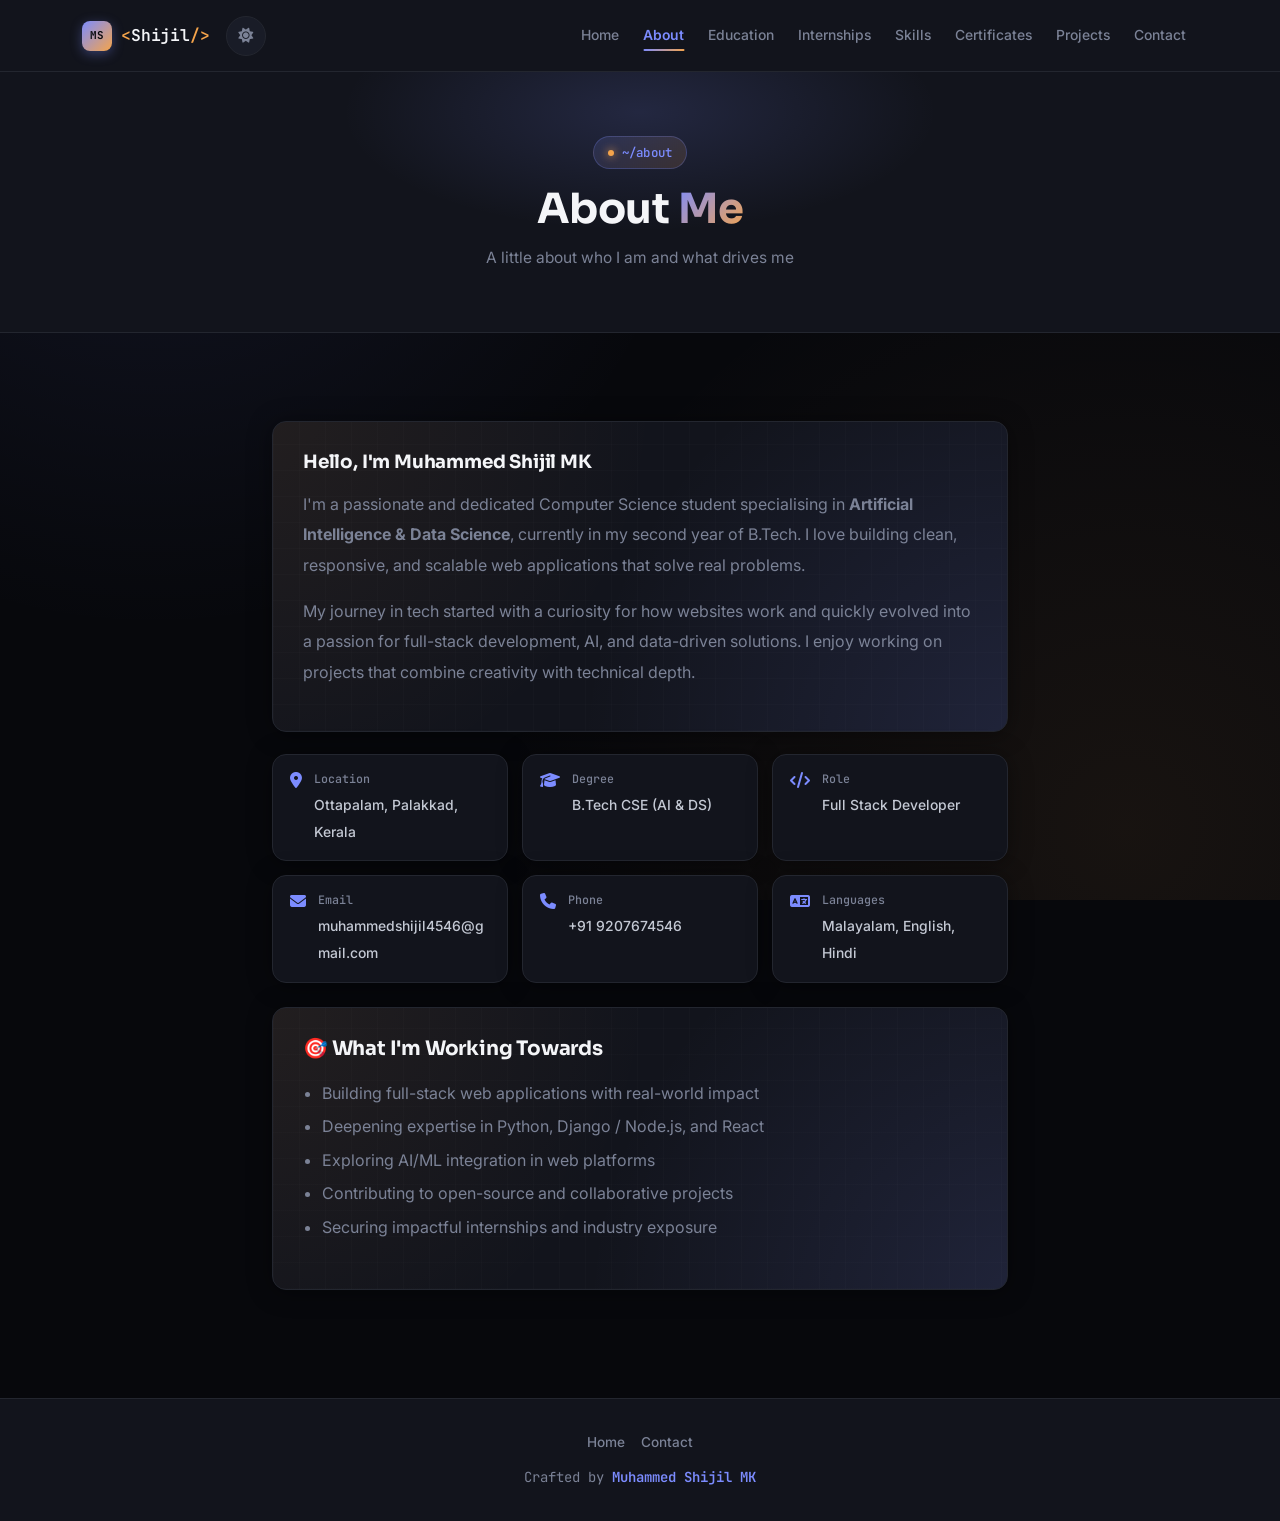
==== commit ee0fab78: "Premium dark-mode-default redesign" ====
--- a/about.html
+++ b/about.html
@@ -1,18 +1,19 @@
 <!DOCTYPE html>
-<html lang="en" data-theme="light">
+<html lang="en" data-theme="dark">
 <head>
   <meta charset="UTF-8">
   <meta name="viewport" content="width=device-width, initial-scale=1.0">
   <title>About – Muhammed Shijil MK</title>
-  <link rel="stylesheet" href="css/style.css">
+  <meta name="description" content="Learn more about Muhammed Shijil MK — B.Tech CSE (AI & Data Science) student and aspiring Full Stack Developer.">
   <link rel="stylesheet" href="https://cdn.jsdelivr.net/npm/bootstrap@5.3.2/dist/css/bootstrap.min.css">
   <link rel="stylesheet" href="https://cdnjs.cloudflare.com/ajax/libs/font-awesome/6.5.1/css/all.min.css">
+  <link rel="stylesheet" href="css/style.css">
 </head>
 <body>
 
 <nav class="navbar navbar-expand-lg fixed-top">
   <div class="container">
-    <a class="navbar-brand" href="index.html">MUHAMMED_SHIJIL</a>
+    <a class="navbar-brand" href="index.html"><span class="logo-mark">MS</span><span class="brand-tag">&lt;</span>Shijil<span class="brand-tag">/&gt;</span></a>
     <div class="navbar-actions">
       <button class="theme-toggle" id="themeToggle" title="Toggle theme" aria-label="Toggle theme">
         <i class="fas fa-moon" id="themeIcon"></i>
@@ -36,14 +37,9 @@
   </div>
 </nav>
 
-<div class="nav-hint" id="navHint">
-  <i class="fas fa-bars"></i>
-  <span>Tap ☰ to navigate between pages</span>
-  <button class="nav-hint-close" onclick="dismissNavHint()" aria-label="Dismiss"><i class="fas fa-times"></i></button>
-</div>
-
 <div class="page-hero">
   <div class="container">
+    <span class="eyebrow">~/about</span>
     <h1>About <span class="gradient-text">Me</span></h1>
     <p>A little about who I am and what drives me</p>
   </div>
@@ -136,7 +132,7 @@
     <div class="footer-links">
       <a href="index.html">Home</a><a href="contact.html">Contact</a>
     </div>
-    <p>Crafted  by <strong>Muhammed Shijil MK</strong></p>
+    <p>Crafted by <strong>Muhammed Shijil MK</strong></p>
   </div>
 </footer>
 
--- a/css/style.css
+++ b/css/style.css
@@ -1,62 +1,74 @@
-@import url('https://fonts.googleapis.com/css2?family=Outfit:wght@300;400;500;600;700;800&family=DM+Sans:ital,opsz,wght@0,9..40,300;0,9..40,400;0,9..40,500;0,9..40,600;1,9..40,400&display=swap');
-
-/* ═══════════════════════════════════════════════════════════
-   LIGHT THEME VARIABLES (default)
+@import url('https://fonts.googleapis.com/css2?family=Sora:wght@400;500;600;700;800&family=Inter:wght@400;500;600;700&family=JetBrains+Mono:wght@400;500;600&display=swap');
+
+/* ═══════════════════════════════════════════════════════════
+   DESIGN TOKENS — DARK (DEFAULT)
+   Duotone identity: indigo (--accent) + amber (--accent-2),
+   a nod to syntax-highlighted code — fits a full-stack/AI dev.
 ═══════════════════════════════════════════════════════════ */
 :root {
-  --primary:        #2563eb;
-  --primary-dark:   #1d4ed8;
-  --secondary:      #7c3aed;
-  --gradient:       linear-gradient(135deg, #2563eb 0%, #7c3aed 100%);
-  --gradient-soft:  linear-gradient(135deg, rgba(37,99,235,0.09), rgba(124,58,237,0.09));
-
-  --bg:        #f8fafc;
-  --surface:   #ffffff;
-  --surface-2: #f1f5f9;
-  --dark:      #0f172a;
-  --text:      #1e293b;
-  --muted:     #64748b;
-  --border:    #e2e8f0;
-
-  --card-shadow:       0 2px 16px rgba(37,99,235,0.07);
-  --card-hover-shadow: 0 16px 48px rgba(37,99,235,0.16);
-  --navbar-shadow:     0 4px 20px rgba(0,0,0,0.08);
-
-  --navbar-h:  68px;
+  --font-display: 'Sora', sans-serif;
+  --font-body:    'Inter', sans-serif;
+  --font-mono:    'JetBrains Mono', monospace;
+
+  --accent:     #7C8CFF;
+  --accent-2:   #F5A44B;
+  --gradient:      linear-gradient(135deg, #7C8CFF 0%, #F5A44B 100%);
+  --gradient-soft: linear-gradient(135deg, rgba(124,140,255,0.14), rgba(245,164,75,0.14));
+
+  --bg:        #07080c;
+  --surface:   #12141c;
+  --surface-2: #191c27;
+  --dark:      #f4f5f8;
+  --text:      #c4c9d4;
+  --muted:     #7b8296;
+  --border:    #23262f;
+  --border-2:  #2c303c;
+
+  --card-shadow:       0 2px 24px rgba(0,0,0,0.4);
+  --card-hover-shadow: 0 26px 60px rgba(0,0,0,0.55), 0 0 0 1px rgba(124,140,255,0.18);
+  --navbar-shadow:     0 4px 30px rgba(0,0,0,0.5);
+
+  --navbar-h:  72px;
   --radius-xs: 6px;
   --radius-sm: 10px;
-  --radius:    16px;
-  --radius-lg: 24px;
-  --radius-xl: 32px;
+  --radius:    14px;
+  --radius-lg: 20px;
+  --radius-xl: 28px;
 
   --transition: 0.3s cubic-bezier(0.4, 0, 0.2, 1);
 }
 
 /* ═══════════════════════════════════════════════════════════
-   DARK THEME VARIABLES
-═══════════════════════════════════════════════════════════ */
-[data-theme="dark"] {
-  --bg:        #0b1120;
-  --surface:   #141e2e;
-  --surface-2: #1a253b;
-  --dark:      #f1f5f9;
-  --text:      #cbd5e1;
-  --muted:     #64748b;
-  --border:    #1e2d45;
-
-  --card-shadow:       0 2px 20px rgba(0,0,0,0.4);
-  --card-hover-shadow: 0 16px 48px rgba(0,0,0,0.6);
-  --navbar-shadow:     0 4px 24px rgba(0,0,0,0.5);
+   LIGHT THEME OVERRIDES
+═══════════════════════════════════════════════════════════ */
+[data-theme="light"] {
+  --accent:   #4A55D6;
+  --accent-2: #C97A2C;
+  --gradient:      linear-gradient(135deg, #4A55D6 0%, #C97A2C 100%);
+  --gradient-soft: linear-gradient(135deg, rgba(74,85,214,0.08), rgba(201,122,44,0.08));
+
+  --bg:        #f6f7fb;
+  --surface:   #ffffff;
+  --surface-2: #eef0f6;
+  --dark:      #171a24;
+  --text:      #4b5164;
+  --muted:     #767d90;
+  --border:    #e4e7ef;
+  --border-2:  #d6dae5;
+
+  --card-shadow:       0 2px 18px rgba(30,41,59,0.06);
+  --card-hover-shadow: 0 22px 50px rgba(30,41,59,0.12), 0 0 0 1px rgba(74,85,214,0.08);
+  --navbar-shadow:     0 4px 22px rgba(30,41,59,0.07);
 }
 
 /* ═══════════════════════════════════════════════════════════
    RESET & BASE
 ═══════════════════════════════════════════════════════════ */
 *, *::before, *::after { margin: 0; padding: 0; box-sizing: border-box; }
-html { scroll-behavior: smooth; }
+html { scroll-behavior: smooth; background: var(--bg); }
 
 body {
-  font-family: 'DM Sans', sans-serif;
+  font-family: var(--font-body);
   background: var(--bg);
   color: var(--text);
   padding-top: var(--navbar-h);
@@ -64,31 +76,61 @@
   -webkit-font-smoothing: antialiased;
   overflow-x: hidden;
   transition: background var(--transition), color var(--transition);
+  background-image:
+    radial-gradient(circle at 12% 8%, rgba(124,140,255,0.10) 0%, transparent 40%),
+    radial-gradient(circle at 88% 92%, rgba(245,164,75,0.07) 0%, transparent 45%);
+  background-attachment: fixed;
 }
 
 h1,h2,h3,h4,h5,h6 {
-  font-family: 'Outfit', sans-serif;
+  font-family: var(--font-display);
   color: var(--dark);
   line-height: 1.25;
-  transition: color var(--transition);
+  letter-spacing: -0.01em;
 }
 
 a { text-decoration: none; }
 img { max-width: 100%; }
+::selection { background: rgba(124,140,255,0.35); color: var(--dark); }
+
+/* Respect reduced motion */
+@media (prefers-reduced-motion: reduce) {
+  *, *::before, *::after { animation-duration: 0.01ms !important; animation-iteration-count: 1 !important; transition-duration: 0.01ms !important; scroll-behavior: auto !important; }
+}
+
+/* ── Terminal-style eyebrow label (signature motif) ───────── */
+.eyebrow {
+  display: inline-flex; align-items: center; gap: 8px;
+  font-family: var(--font-mono);
+  font-size: 0.78rem; font-weight: 500;
+  color: var(--accent);
+  background: var(--gradient-soft);
+  border: 1px solid rgba(124,140,255,0.25);
+  padding: 0.32rem 0.85rem;
+  border-radius: 50px;
+  margin-bottom: 14px;
+  letter-spacing: 0.01em;
+}
+.eyebrow::before {
+  content: '';
+  width: 6px; height: 6px; border-radius: 50%;
+  background: var(--accent-2);
+  box-shadow: 0 0 8px var(--accent-2);
+  flex-shrink: 0;
+  animation: eyebrowPulse 2s ease infinite;
+}
+@keyframes eyebrowPulse { 0%,100% { opacity: 1; } 50% { opacity: 0.35; } }
 
 /* ═══════════════════════════════════════════════════════════
    SCROLL ANIMATIONS
 ═══════════════════════════════════════════════════════════ */
 [data-animate] {
   opacity: 0;
-  transform: translateY(30px);
+  transform: translateY(28px);
   transition: opacity 0.65s cubic-bezier(0.22,0.68,0,1.1),
               transform 0.65s cubic-bezier(0.22,0.68,0,1.1);
 }
-[data-animate].is-visible {
-  opacity: 1;
-  transform: translateY(0);
-}
+[data-animate].is-visible { opacity: 1; transform: translateY(0); }
 [data-animate][data-delay="1"] { transition-delay: 0.1s; }
 [data-animate][data-delay="2"] { transition-delay: 0.2s; }
 [data-animate][data-delay="3"] { transition-delay: 0.3s; }
@@ -102,39 +144,42 @@
   position: fixed !important;
   top: 0; left: 0; right: 0;
   height: var(--navbar-h);
+  background: rgba(var(--surface-rgb, 18,20,28), 0.85) !important;
   background: var(--surface) !important;
+  backdrop-filter: saturate(180%) blur(14px);
+  -webkit-backdrop-filter: saturate(180%) blur(14px);
   border-bottom: 1px solid var(--border);
   z-index: 9999;
   overflow: visible !important;
   transition: background var(--transition), border-color var(--transition), box-shadow var(--transition);
 }
-
-.navbar .container {
-  height: 100%;
-  display: flex;
-  align-items: center;
-  position: relative;
-}
+.navbar .container { height: 100%; display: flex; align-items: center; position: relative; }
 
 .navbar-brand {
-  font-family: 'Outfit', sans-serif;
-  font-weight: 800;
-  font-size: 1.2rem;
+  font-family: var(--font-mono);
+  font-weight: 600;
+  font-size: 1.02rem;
+  color: var(--dark) !important;
+  flex-shrink: 0;
+  letter-spacing: -0.01em;
+  display: inline-flex; align-items: center;
+}
+.brand-tag { color: var(--accent-2); font-weight: 600; }
+.logo-mark {
+  display: inline-flex; align-items: center; justify-content: center;
+  width: 30px; height: 30px;
+  border-radius: 8px;
   background: var(--gradient);
-  background-clip: text;
-  -webkit-background-clip: text;
-  -webkit-text-fill-color: transparent;
+  color: #0a0b0f;
+  font-family: var(--font-mono);
+  font-weight: 700; font-size: 0.68rem;
+  margin-right: 9px;
   flex-shrink: 0;
+  box-shadow: 0 3px 12px rgba(124,140,255,0.35);
   letter-spacing: -0.02em;
 }
 
-/* Right side controls group */
-.navbar-actions {
-  display: flex;
-  align-items: center;
-  gap: 6px;
-  margin-left: auto;
-}
+.navbar-actions { display: flex; align-items: center; gap: 6px; margin-left: auto; }
 
 /* ── Theme Toggle ──────────────────────────────────────── */
 .theme-toggle {
@@ -151,40 +196,32 @@
 }
 .theme-toggle:hover {
   background: var(--gradient);
-  color: white;
+  color: #0a0b0f;
   border-color: transparent;
-  box-shadow: 0 4px 14px rgba(37,99,235,0.35);
+  box-shadow: 0 4px 16px rgba(124,140,255,0.4);
   transform: rotate(15deg) scale(1.08);
 }
 
 /* ── Hamburger ─────────────────────────────────────────── */
 .navbar-toggler {
-  border: none !important;
-  background: transparent !important;
-  box-shadow: none !important;
-  padding: 8px;
-  border-radius: var(--radius-sm);
+  border: none !important; background: transparent !important; box-shadow: none !important;
+  padding: 8px; border-radius: var(--radius-sm);
   transition: background var(--transition);
-  z-index: 10001;
-  position: relative;
+  z-index: 10001; position: relative;
 }
 .navbar-toggler:focus { box-shadow: none !important; outline: none !important; }
 .navbar-toggler:hover { background: var(--surface-2) !important; }
-
 .navbar-toggler-icon {
-  background-image: url("data:image/svg+xml,%3csvg xmlns='http://www.w3.org/2000/svg' viewBox='0 0 30 30'%3e%3cpath stroke='%232563eb' stroke-linecap='round' stroke-miterlimit='10' stroke-width='2.5' d='M4 7h22M4 15h22M4 23h22'/%3e%3c/svg%3e") !important;
+  background-image: url("data:image/svg+xml,%3csvg xmlns='http://www.w3.org/2000/svg' viewBox='0 0 30 30'%3e%3cpath stroke='%237C8CFF' stroke-linecap='round' stroke-miterlimit='10' stroke-width='2.5' d='M4 7h22M4 15h22M4 23h22'/%3e%3c/svg%3e") !important;
   width: 24px; height: 24px;
 }
 
-/* Pulse ring on hamburger (mobile nav hint) */
 .hamburger-pulse::after {
   content: '';
-  position: absolute;
-  top: 50%; left: 50%;
+  position: absolute; top: 50%; left: 50%;
   transform: translate(-50%, -50%);
-  width: 42px; height: 42px;
-  border-radius: 50%;
-  border: 2px solid var(--primary);
+  width: 42px; height: 42px; border-radius: 50%;
+  border: 2px solid var(--accent);
   animation: pulseRing 2s ease infinite;
   pointer-events: none;
 }
@@ -200,213 +237,146 @@
   .navbar-collapse { margin-left: auto; }
 
   .nav-link {
-    font-weight: 500;
-    font-size: 0.87rem;
+    font-family: var(--font-body);
+    font-weight: 500; font-size: 0.87rem;
     color: var(--muted) !important;
     padding: 0.35rem 0.75rem !important;
     border-radius: var(--radius-sm);
     transition: all 0.22s ease;
-    white-space: nowrap;
-    position: relative;
+    white-space: nowrap; position: relative;
   }
   .nav-link::after {
     content: '';
-    position: absolute;
-    bottom: 2px; left: 50%;
+    position: absolute; bottom: 2px; left: 50%;
     transform: translateX(-50%) scaleX(0);
-    width: calc(100% - 24px);
-    height: 2px;
-    background: var(--gradient);
-    border-radius: 2px;
+    width: calc(100% - 24px); height: 2px;
+    background: var(--gradient); border-radius: 2px;
     transition: transform 0.25s ease;
   }
-  .nav-link:hover { color: var(--primary) !important; }
+  .nav-link:hover { color: var(--dark) !important; }
   .nav-link:hover::after { transform: translateX(-50%) scaleX(1); }
-  .nav-link.active {
-    color: var(--primary) !important;
-    font-weight: 700;
-  }
+  .nav-link.active { color: var(--accent) !important; font-weight: 600; }
   .nav-link.active::after { transform: translateX(-50%) scaleX(1); }
 }
 
 /* ── Mobile Nav Dropdown ───────────────────────────────── */
 @media (max-width: 991.98px) {
   .navbar-actions { order: 2; }
-
   .navbar-collapse {
     position: absolute !important;
-    top: var(--navbar-h) !important;
-    left: 0 !important; right: 0 !important;
+    top: var(--navbar-h) !important; left: 0 !important; right: 0 !important;
     background: var(--surface) !important;
-    border-top: 2px solid rgba(37,99,235,0.15);
+    border-top: 2px solid rgba(124,140,255,0.15);
     border-bottom: 1px solid var(--border);
-    box-shadow: 0 20px 60px rgba(0,0,0,0.15);
-    border-radius: 0 0 24px 24px;
+    box-shadow: 0 20px 60px rgba(0,0,0,0.35);
+    border-radius: 0 0 20px 20px;
     padding: 12px 16px 20px !important;
     z-index: 9998 !important;
     transition: background var(--transition) !important;
   }
-
   .navbar-nav { width: 100%; gap: 2px !important; }
   .nav-item { width: 100%; }
-
   .nav-link {
-    display: flex !important;
-    align-items: center;
-    gap: 10px;
-    width: 100%;
-    font-size: 0.97rem !important;
-    font-weight: 500 !important;
+    display: flex !important; align-items: center; gap: 10px; width: 100%;
+    font-size: 0.97rem !important; font-weight: 500 !important;
     color: var(--text) !important;
-    padding: 12px 16px !important;
-    border-radius: var(--radius-sm) !important;
+    padding: 12px 16px !important; border-radius: var(--radius-sm) !important;
     transition: all 0.2s ease;
   }
   .nav-link::before {
-    content: '';
-    width: 6px; height: 6px;
-    border-radius: 50%;
-    background: var(--border);
-    flex-shrink: 0;
+    content: ''; width: 6px; height: 6px; border-radius: 50%;
+    background: var(--border-2); flex-shrink: 0;
     transition: background 0.2s, transform 0.2s;
   }
-  .nav-link:hover {
-    background: var(--surface-2) !important;
-    color: var(--primary) !important;
-    padding-left: 20px !important;
+  .nav-link:hover { background: var(--surface-2) !important; color: var(--dark) !important; padding-left: 20px !important; }
+  .nav-link:hover::before { background: var(--accent); transform: scale(1.4); }
+  .nav-link.active {
+    background: var(--gradient) !important; color: #0a0b0f !important; font-weight: 700 !important;
+    box-shadow: 0 4px 16px rgba(124,140,255,0.3);
   }
-  .nav-link:hover::before { background: var(--primary); transform: scale(1.4); }
-
-  .nav-link.active {
-    background: var(--gradient) !important;
-    color: #fff !important;
-    font-weight: 700 !important;
-    box-shadow: 0 4px 16px rgba(37,99,235,0.3);
-  }
-  .nav-link.active::before { background: rgba(255,255,255,0.7); }
-  .nav-link.active:hover { padding-left: 16px !important; color: #fff !important; }
-
+  .nav-link.active::before { background: rgba(10,11,15,0.6); }
+  .nav-link.active:hover { padding-left: 16px !important; color: #0a0b0f !important; }
   .nav-item + .nav-item { border-top: 1px solid var(--border); }
-  .navbar-brand { font-size: 1.05rem; }
+  .navbar-brand { font-size: 0.95rem; }
 }
 
 /* ── Mobile Nav Hint Toast ─────────────────────────────── */
 .nav-hint {
-  position: fixed;
-  bottom: 24px;
-  left: 50%;
+  position: fixed; bottom: 24px; left: 50%;
   transform: translateX(-50%) translateY(80px);
-  background: var(--dark);
-  color: var(--bg);
-  padding: 12px 20px 12px 16px;
-  border-radius: 50px;
-  display: flex;
-  align-items: center;
-  gap: 10px;
-  font-size: 0.84rem;
-  font-weight: 500;
-  font-family: 'Outfit', sans-serif;
-  box-shadow: 0 8px 30px rgba(0,0,0,0.25);
-  z-index: 9000;
-  opacity: 0;
+  background: var(--dark); color: var(--bg);
+  padding: 12px 20px 12px 16px; border-radius: 50px;
+  display: flex; align-items: center; gap: 10px;
+  font-size: 0.84rem; font-weight: 500; font-family: var(--font-mono);
+  box-shadow: 0 8px 30px rgba(0,0,0,0.4);
+  z-index: 9000; opacity: 0;
   transition: all 0.5s cubic-bezier(0.34,1.56,0.64,1);
-  white-space: nowrap;
-  pointer-events: none;
-}
-.nav-hint.show {
-  opacity: 1;
-  transform: translateX(-50%) translateY(0);
-  pointer-events: auto;
-}
-.nav-hint i { font-size: 16px; color: var(--primary); animation: swingIcon 1s ease infinite; }
-@keyframes swingIcon {
-  0%,100% { transform: rotate(-10deg); }
-  50%      { transform: rotate(10deg); }
-}
-.nav-hint-close {
-  background: none; border: none; cursor: pointer;
-  color: inherit; opacity: 0.5; padding: 2px 4px; font-size: 12px;
-  line-height: 1; margin-left: 4px;
-  transition: opacity 0.2s;
-}
+  white-space: nowrap; pointer-events: none;
+}
+.nav-hint.show { opacity: 1; transform: translateX(-50%) translateY(0); pointer-events: auto; }
+.nav-hint i { font-size: 16px; color: var(--accent-2); animation: swingIcon 1s ease infinite; }
+@keyframes swingIcon { 0%,100% { transform: rotate(-10deg); } 50% { transform: rotate(10deg); } }
+.nav-hint-close { background: none; border: none; cursor: pointer; color: inherit; opacity: 0.5; padding: 2px 4px; font-size: 12px; line-height: 1; margin-left: 4px; transition: opacity 0.2s; }
 .nav-hint-close:hover { opacity: 1; }
 
 /* ═══════════════════════════════════════════════════════════
    SECTIONS
 ═══════════════════════════════════════════════════════════ */
-.section { padding: 84px 0; }
-@media (max-width: 767px) { .section { padding: 56px 0; } }
+.section { padding: 88px 0; }
+@media (max-width: 767px) { .section { padding: 58px 0; } }
 
 .section-title {
   font-size: clamp(1.6rem, 5vw, 2.2rem);
-  font-weight: 800;
-  text-align: center;
-  margin-bottom: 0.5rem;
-  background: var(--gradient);
-  background-clip: text;
-  -webkit-background-clip: text;
-  -webkit-text-fill-color: transparent;
-}
-.section-subtitle {
-  text-align: center;
-  color: var(--muted);
-  font-size: 0.97rem;
-  margin-bottom: 2.8rem;
-}
+  font-weight: 700; text-align: center; margin-bottom: 0.5rem;
+  color: var(--dark);
+}
+.section-subtitle { text-align: center; color: var(--muted); font-size: 0.97rem; margin-bottom: 2.8rem; }
 
 /* ═══════════════════════════════════════════════════════════
    PAGE HERO
 ═══════════════════════════════════════════════════════════ */
 .page-hero {
-  background: linear-gradient(180deg, var(--surface-2) 0%, var(--bg) 100%);
-  padding: 52px 20px 38px;
+  background-color: var(--surface);
+  padding: 64px 20px 44px;
   text-align: center;
   border-bottom: 1px solid var(--border);
-  position: relative;
-  overflow: hidden;
+  position: relative; overflow: hidden;
   transition: background var(--transition);
 }
 .page-hero::before {
   content: '';
-  position: absolute;
-  top: -60px; left: 50%; transform: translateX(-50%);
-  width: 500px; height: 200px;
-  background: radial-gradient(ellipse, rgba(37,99,235,0.12) 0%, transparent 70%);
+  position: absolute; top: -80px; left: 50%; transform: translateX(-50%);
+  width: 600px; height: 240px;
+  background: radial-gradient(ellipse, rgba(124,140,255,0.16) 0%, transparent 70%);
   pointer-events: none;
 }
-.page-hero h1 { font-size: clamp(1.8rem, 6vw, 2.6rem); font-weight: 800; position: relative; }
-.page-hero p  { color: var(--muted); font-size: 0.97rem; margin-top: 8px; position: relative; }
-
-/* ═══════════════════════════════════════════════════════════
-   HERO (index)
+.page-hero .eyebrow { position: relative; }
+.page-hero h1 { font-size: clamp(1.8rem, 6vw, 2.6rem); font-weight: 700; position: relative; }
+.page-hero p  { color: var(--muted); font-size: 0.97rem; margin-top: 10px; position: relative; }
+
+/* ═══════════════════════════════════════════════════════════
+   HERO (index) — premium two-column layout
 ═══════════════════════════════════════════════════════════ */
 .hero {
   min-height: calc(100vh - var(--navbar-h));
-  display: flex; align-items: center; text-align: center;
+  display: flex; align-items: center;
   background: var(--bg);
-  position: relative;
-  overflow: hidden;
-  padding: 40px 16px;
+  position: relative; overflow: hidden;
+  padding: 56px 16px;
   transition: background var(--transition);
 }
-.hero::before,
+.hero::before, .hero::after { content: ''; position: absolute; border-radius: 50%; pointer-events: none; }
+.hero::before {
+  width: 520px; height: 520px;
+  background: radial-gradient(circle, rgba(124,140,255,0.12) 0%, transparent 65%);
+  top: -160px; left: -160px;
+  animation: floatBlob 9s ease-in-out infinite;
+}
 .hero::after {
-  content: '';
-  position: absolute;
-  border-radius: 50%;
-  pointer-events: none;
-}
-.hero::before {
-  width: 500px; height: 500px;
-  background: radial-gradient(circle, rgba(37,99,235,0.1) 0%, transparent 65%);
-  top: -150px; left: -150px;
-  animation: floatBlob 8s ease-in-out infinite;
-}
-.hero::after {
-  width: 400px; height: 400px;
-  background: radial-gradient(circle, rgba(124,58,237,0.08) 0%, transparent 65%);
-  bottom: -100px; right: -100px;
-  animation: floatBlob 10s ease-in-out infinite reverse;
+  width: 420px; height: 420px;
+  background: radial-gradient(circle, rgba(245,164,75,0.09) 0%, transparent 65%);
+  bottom: -120px; right: -120px;
+  animation: floatBlob 11s ease-in-out infinite reverse;
 }
 @keyframes floatBlob {
   0%,100% { transform: translate(0,0) scale(1); }
@@ -414,145 +384,197 @@
   66%     { transform: translate(-20px,15px) scale(0.97); }
 }
 
-.hero-inner {
+.hero-grid {
   position: relative; z-index: 1;
-  animation: heroFadeUp 0.9s cubic-bezier(.22,.68,0,1.2) both;
-}
-@keyframes heroFadeUp {
-  from { opacity: 0; transform: translateY(36px); }
-  to   { opacity: 1; transform: translateY(0); }
-}
-
-.profile-img {
-  width: 155px; height: 155px;
-  border-radius: 50%;
-  object-fit: cover;
-  border: 4px solid var(--surface);
-  box-shadow: 0 0 0 6px rgba(37,99,235,0.15), 0 20px 50px rgba(0,0,0,0.18);
-  display: block; margin: 0 auto 22px;
-  animation: profilePop 0.8s 0.2s cubic-bezier(.34,1.56,.64,1) both;
-  transition: border-color var(--transition);
-}
-@keyframes profilePop {
-  from { opacity: 0; transform: scale(0.7); }
-  to   { opacity: 1; transform: scale(1); }
-}
-@media (max-width: 576px) { .profile-img { width: 120px; height: 120px; } }
-
-.hero-degree {
-  display: inline-block;
-  background: rgba(37,99,235,0.1);
-  color: var(--primary);
-  font-weight: 600; font-size: 0.85rem;
-  letter-spacing: 0.04em;
-  padding: 0.28rem 1rem;
-  border-radius: 50px;
-  margin-bottom: 0.9rem;
-  border: 1px solid rgba(37,99,235,0.18);
+  display: grid;
+  grid-template-columns: 1.05fr 0.95fr;
+  gap: 48px;
+  align-items: center;
+  width: 100%;
+}
+@media (max-width: 991px) {
+  .hero-grid { grid-template-columns: 1fr; text-align: center; gap: 40px; }
+  .hero-visual { order: -1; }
+}
+
+.hero-content { animation: heroFadeUp 0.9s cubic-bezier(.22,.68,0,1.2) both; }
+@keyframes heroFadeUp { from { opacity: 0; transform: translateY(32px); } to { opacity: 1; transform: translateY(0); } }
+
+.hero-name {
+  font-size: clamp(2rem, 5.2vw, 3.4rem);
+  font-weight: 700; margin-bottom: 0.6rem;
   animation: heroFadeUp 0.7s 0.3s both;
 }
-.hero-name {
-  font-size: clamp(1.7rem, 6vw, 3rem);
-  font-weight: 800; margin-bottom: 0.3rem;
-  animation: heroFadeUp 0.7s 0.4s both;
-}
+.hero-name .line { display: block; }
 .gradient-text {
   background: var(--gradient);
-  background-clip: text;
-  -webkit-background-clip: text;
-  -webkit-text-fill-color: transparent;
+  background-clip: text; -webkit-background-clip: text; -webkit-text-fill-color: transparent;
 }
 .hero-role {
-  font-size: clamp(0.87rem, 3vw, 1rem);
-  color: var(--muted); margin-bottom: 1.8rem;
+  font-family: var(--font-mono);
+  font-size: clamp(0.9rem, 2.4vw, 1.05rem);
+  color: var(--muted); margin-bottom: 1.6rem;
+  animation: heroFadeUp 0.7s 0.4s both;
+  min-height: 1.4em;
+}
+.hero-summary {
+  color: var(--muted); font-size: 1rem; max-width: 46ch;
+  margin-bottom: 2rem;
   animation: heroFadeUp 0.7s 0.5s both;
 }
+@media (max-width: 991px) { .hero-summary { max-width: none; margin-left: auto; margin-right: auto; } }
 
 /* ── Typing cursor effect ──────────────────────────────── */
 .typed-cursor {
-  display: inline-block;
-  background: var(--gradient);
-  background-clip: text;
-  -webkit-background-clip: text;
-  -webkit-text-fill-color: transparent;
-  animation: blink 0.9s step-end infinite;
-  font-weight: 300;
+  display: inline-block; color: var(--accent-2);
+  animation: blink 0.9s step-end infinite; font-weight: 300;
 }
 @keyframes blink { 0%,100% { opacity: 1; } 50% { opacity: 0; } }
 
 /* ── Hero Buttons ──────────────────────────────────────── */
 .hero-buttons {
-  display: flex; justify-content: center;
-  gap: 14px; margin-bottom: 2.2rem;
-  flex-wrap: wrap;
+  display: flex; gap: 14px; margin-bottom: 2rem; flex-wrap: wrap;
   animation: heroFadeUp 0.7s 0.6s both;
 }
+@media (max-width: 991px) { .hero-buttons { justify-content: center; } }
 .hero-btn {
   display: inline-flex; align-items: center; justify-content: center;
-  gap: 8px; padding: 0.72rem 1.7rem;
-  border-radius: 50px;
-  font-family: 'Outfit', sans-serif; font-weight: 600; font-size: 0.93rem;
+  gap: 8px; padding: 0.78rem 1.7rem;
+  border-radius: var(--radius-sm);
+  font-family: var(--font-display); font-weight: 600; font-size: 0.93rem;
   transition: all 0.28s ease; border: none; cursor: pointer; white-space: nowrap;
 }
 .btn-gradient {
-  background: var(--gradient); color: #fff;
-  box-shadow: 0 8px 24px rgba(37,99,235,0.32);
-}
-.btn-gradient:hover { color: #fff; transform: translateY(-3px); box-shadow: 0 14px 32px rgba(37,99,235,0.45); }
-.btn-outline {
-  border: 2px solid var(--primary); color: var(--primary); background: transparent;
-}
-.btn-outline:hover { background: var(--primary); color: #fff; transform: translateY(-3px); box-shadow: 0 12px 28px rgba(37,99,235,0.3); }
+  background: var(--gradient); color: #0a0b0f;
+  box-shadow: 0 8px 26px rgba(124,140,255,0.28);
+}
+.btn-gradient:hover { color: #0a0b0f; transform: translateY(-3px); box-shadow: 0 16px 36px rgba(124,140,255,0.4); }
+.btn-outline { border: 1.5px solid var(--border-2); color: var(--dark); background-color: var(--surface); }
+.btn-outline:hover { border-color: var(--accent); color: var(--accent); transform: translateY(-3px); box-shadow: var(--card-hover-shadow); }
 
 @media (max-width: 420px) {
   .hero-buttons { flex-direction: column; align-items: center; }
-  .hero-btn { width: 215px; }
+  .hero-btn { width: 100%; max-width: 260px; }
 }
 
 /* ── Social Links ──────────────────────────────────────── */
 .social-links {
-  display: flex; justify-content: center;
-  gap: 10px; flex-wrap: wrap;
+  display: flex; gap: 10px; flex-wrap: wrap;
   animation: heroFadeUp 0.7s 0.7s both;
 }
+@media (max-width: 991px) { .social-links { justify-content: center; } }
 .social-link {
   width: 44px; height: 44px; border-radius: 50%;
   display: flex; align-items: center; justify-content: center;
-  background: var(--surface); color: var(--text);
-  font-size: 17px;
-  box-shadow: var(--card-shadow);
+  background-color: var(--surface); color: var(--text); font-size: 17px;
+  box-shadow: var(--card-shadow); border: 1px solid var(--border);
+  transition: all 0.28s cubic-bezier(0.34,1.56,0.64,1);
+}
+.social-link:hover {
+  background: var(--gradient); color: #0a0b0f; border-color: transparent;
+  transform: translateY(-5px) scale(1.1);
+  box-shadow: 0 12px 26px rgba(124,140,255,0.35);
+}
+.social-link.leetcode-link { font-family: var(--font-mono); font-weight: 700; font-size: 11px; letter-spacing: -0.5px; }
+
+/* ── Hero Visual: portrait with glow orbit ─────────────── */
+.hero-visual { display: flex; justify-content: center; position: relative; }
+.portrait-frame {
+  position: relative;
+  width: min(340px, 78vw); aspect-ratio: 4 / 5;
+  animation: profilePop 0.9s 0.25s cubic-bezier(.34,1.56,.64,1) both;
+}
+@keyframes profilePop { from { opacity: 0; transform: scale(0.85); } to { opacity: 1; transform: scale(1); } }
+
+.portrait-frame::before {
+  content: '';
+  position: absolute; inset: -18px;
+  border-radius: var(--radius-xl);
+  background: conic-gradient(from 220deg, var(--accent), var(--accent-2), var(--accent));
+  opacity: 0.55;
+  filter: blur(28px);
+  animation: orbitSpin 10s linear infinite;
+}
+@keyframes orbitSpin { to { transform: rotate(360deg); } }
+
+.portrait-frame::after {
+  content: '';
+  position: absolute; inset: -1px;
+  border-radius: var(--radius-lg);
+  border: 1px solid var(--border-2);
+  pointer-events: none;
+}
+.portrait-frame img {
+  position: relative; z-index: 1;
+  width: 100%; height: 100%;
+  object-fit: cover;
+  object-position: center 15%;
+  border-radius: var(--radius-lg);
+  box-shadow: 0 30px 70px rgba(0,0,0,0.5);
+  display: block;
+}
+
+.stat-float {
+  position: absolute;
+  background-color: var(--surface);
   border: 1px solid var(--border);
-  transition: all 0.28s cubic-bezier(0.34,1.56,0.64,1);
-}
-.social-link:hover {
-  background: var(--gradient); color: #fff;
-  border-color: transparent;
-  transform: translateY(-5px) scale(1.1);
-  box-shadow: 0 12px 24px rgba(37,99,235,0.35);
-}
-.social-link.leetcode-link {
-  font-family: 'Outfit', sans-serif; font-weight: 800;
-  font-size: 11px; letter-spacing: -0.5px;
+  border-radius: var(--radius);
+  padding: 10px 16px;
+  box-shadow: var(--card-hover-shadow);
+  font-family: var(--font-mono);
+  font-size: 0.78rem;
+  color: var(--text);
+  z-index: 2;
+  display: flex; align-items: center; gap: 8px;
+  animation: statFloat 4s ease-in-out infinite;
+}
+.stat-float strong { font-family: var(--font-display); color: var(--dark); font-size: 0.95rem; }
+.stat-float.stat-1 { top: 8%; right: -6%; animation-delay: 0s; }
+.stat-float.stat-2 { bottom: 10%; left: -8%; animation-delay: 1.4s; }
+@keyframes statFloat { 0%,100% { transform: translateY(0); } 50% { transform: translateY(-8px); } }
+@media (max-width: 480px) {
+  .stat-float { padding: 7px 11px; font-size: 0.7rem; }
+  .stat-float.stat-1 { right: 0; }
+  .stat-float.stat-2 { left: 0; }
 }
 
 /* ═══════════════════════════════════════════════════════════
    CARDS
 ═══════════════════════════════════════════════════════════ */
-.card-custom,
-.card-box {
-  background: var(--surface);
+.card-custom, .card-box,
+.project-card, .cert-card, .internship-card, .hackathon-card,
+.contact-form-wrap, .timeline-body {
+  background-color: var(--surface);
+  background-image:
+    radial-gradient(circle at 105% 110%, rgba(124,140,255,0.14) 0%, transparent 55%),
+    radial-gradient(circle at -5% -10%, rgba(245,164,75,0.08) 0%, transparent 50%),
+    repeating-linear-gradient(0deg, rgba(255,255,255,0.025) 0px, transparent 1px, transparent 26px),
+    repeating-linear-gradient(90deg, rgba(255,255,255,0.025) 0px, transparent 1px, transparent 26px);
+  background-repeat: no-repeat, no-repeat, repeat, repeat;
+}
+[data-theme="light"] .card-custom, [data-theme="light"] .card-box,
+[data-theme="light"] .project-card, [data-theme="light"] .cert-card,
+[data-theme="light"] .internship-card, [data-theme="light"] .hackathon-card,
+[data-theme="light"] .contact-form-wrap, [data-theme="light"] .timeline-body {
+  background-image:
+    radial-gradient(circle at 105% 110%, rgba(74,85,214,0.06) 0%, transparent 55%),
+    radial-gradient(circle at -5% -10%, rgba(201,122,44,0.05) 0%, transparent 50%),
+    repeating-linear-gradient(0deg, rgba(20,22,31,0.02) 0px, transparent 1px, transparent 26px),
+    repeating-linear-gradient(90deg, rgba(20,22,31,0.02) 0px, transparent 1px, transparent 26px);
+}
+
+.card-custom, .card-box {
+  background-color: var(--surface);
   border-radius: var(--radius);
-  padding: 28px 30px;
-  margin-bottom: 20px;
+  padding: 28px 30px; margin-bottom: 20px;
   border: 1px solid var(--border);
   box-shadow: var(--card-shadow);
   transition: all var(--transition);
 }
-.card-custom:hover,
-.card-box:hover {
-  transform: translateY(-5px);
+.card-custom:hover, .card-box:hover {
+  transform: translateY(-4px);
   box-shadow: var(--card-hover-shadow);
-  border-color: rgba(37,99,235,0.22);
+  border-color: rgba(124,140,255,0.28);
 }
 @media (max-width: 576px) { .card-custom, .card-box { padding: 20px; } }
 
@@ -561,82 +583,59 @@
 ═══════════════════════════════════════════════════════════ */
 .timeline { position: relative; }
 .timeline::before {
-  content: '';
-  position: absolute;
-  left: 25px; top: 26px;
-  width: 2px;
-  height: calc(100% - 52px);
-  background: linear-gradient(180deg, var(--primary), var(--secondary), transparent);
-  opacity: 0.25;
-}
-.timeline-item {
-  display: flex; gap: 20px; margin-bottom: 28px; align-items: flex-start;
-  position: relative;
-}
+  content: ''; position: absolute; left: 25px; top: 26px;
+  width: 2px; height: calc(100% - 52px);
+  background: linear-gradient(180deg, var(--accent), var(--accent-2), transparent);
+  opacity: 0.3;
+}
+.timeline-item { display: flex; gap: 20px; margin-bottom: 28px; align-items: flex-start; position: relative; }
 .timeline-icon {
-  flex-shrink: 0; width: 52px; height: 52px;
-  border-radius: 50%; background: var(--gradient);
+  flex-shrink: 0; width: 52px; height: 52px; border-radius: 50%;
+  background: var(--gradient);
   display: flex; align-items: center; justify-content: center;
-  color: white; font-size: 18px;
-  box-shadow: 0 6px 20px rgba(37,99,235,0.3);
-  position: relative; z-index: 1;
-  transition: transform 0.3s;
+  color: #0a0b0f; font-size: 18px;
+  box-shadow: 0 6px 20px rgba(124,140,255,0.3);
+  position: relative; z-index: 1; transition: transform 0.3s;
 }
 .timeline-item:hover .timeline-icon { transform: scale(1.1) rotate(-5deg); }
-
 @media (max-width: 480px) {
   .timeline-icon { width: 42px; height: 42px; font-size: 15px; }
   .timeline-item { gap: 14px; }
   .timeline::before { left: 21px; }
 }
-
 .timeline-body {
-  background: var(--surface); border-radius: var(--radius);
+  background-color: var(--surface); border-radius: var(--radius);
   padding: 22px 26px; border: 1px solid var(--border);
   box-shadow: var(--card-shadow); flex: 1;
   transition: all var(--transition);
 }
-.timeline-body:hover {
-  transform: translateX(4px);
-  box-shadow: var(--card-hover-shadow);
-  border-color: rgba(37,99,235,0.22);
-}
+.timeline-body:hover { transform: translateX(4px); box-shadow: var(--card-hover-shadow); border-color: rgba(124,140,255,0.28); }
 .timeline-body h5 { font-size: 1rem; font-weight: 700; margin-bottom: 5px; }
 .timeline-body p  { color: var(--muted); margin: 0; font-size: 0.9rem; }
 
 .badge-score {
   display: inline-flex; align-items: center; gap: 5px;
-  background: var(--gradient-soft);
-  color: var(--primary); font-weight: 700; font-size: 0.8rem;
-  border-radius: 50px; padding: 0.22rem 0.85rem;
-  margin-top: 10px;
-  border: 1px solid rgba(37,99,235,0.15);
+  background: var(--gradient-soft); color: var(--accent); font-weight: 700; font-size: 0.8rem;
+  border-radius: 50px; padding: 0.22rem 0.85rem; margin-top: 10px;
+  border: 1px solid rgba(124,140,255,0.2);
+  font-family: var(--font-mono);
 }
 
 /* ═══════════════════════════════════════════════════════════
    SKILLS
 ═══════════════════════════════════════════════════════════ */
 .skill-item { margin-bottom: 22px; }
-.skill-label {
-  display: flex; justify-content: space-between;
-  font-weight: 600; font-size: 0.93rem; margin-bottom: 8px;
-}
-.skill-pct { color: var(--primary); font-family: 'Outfit', sans-serif; }
-.progress {
-  height: 10px; border-radius: 50px;
-  background: var(--surface-2); overflow: hidden;
-  border: 1px solid var(--border);
-}
+.skill-label { display: flex; justify-content: space-between; font-weight: 600; font-size: 0.93rem; margin-bottom: 8px; color: var(--dark); }
+.skill-pct { color: var(--accent); font-family: var(--font-mono); font-weight: 500; }
+.progress { height: 10px; border-radius: 50px; background: var(--surface-2); overflow: hidden; border: 1px solid var(--border); }
 .progress-bar {
   border-radius: 50px; background: var(--gradient);
-  animation: loadSkill 1.4s cubic-bezier(.22,.68,0,1.2) both;
-  animation-delay: 0.4s;
+  animation: loadSkill 1.4s cubic-bezier(.22,.68,0,1.2) both; animation-delay: 0.4s;
   position: relative; overflow: hidden;
 }
 .progress-bar::after {
-  content: '';
-  position: absolute; top: 0; left: -100%; width: 60%; height: 100%;
-  background: linear-gradient(90deg, transparent, rgba(255,255,255,0.3), transparent);
+  content: ''; position: absolute; top: 0; left: -100%; width: 60%; height: 100%;
+  background: linear-gradient(90deg, transparent, rgba(255,255,255,0.35), transparent);
   animation: shimmer 2.5s 1.8s ease infinite;
 }
 @keyframes loadSkill { from { width: 0 !important; } }
@@ -646,7 +645,7 @@
    PROJECTS
 ═══════════════════════════════════════════════════════════ */
 .project-card {
-  background: var(--surface); border-radius: var(--radius);
+  background-color: var(--surface); border-radius: var(--radius);
   padding: 30px 22px; border: 1px solid var(--border);
   box-shadow: var(--card-shadow);
   transition: all 0.32s cubic-bezier(0.34,1.56,0.64,1);
@@ -654,258 +653,195 @@
   position: relative; overflow: hidden; height: 100%;
 }
 .project-card::before {
-  content: '';
-  position: absolute; top: 0; left: 0; right: 0; height: 3px;
-  background: var(--gradient);
-  transform: scaleX(0); transform-origin: left;
+  content: ''; position: absolute; top: 0; left: 0; right: 0; height: 3px;
+  background: var(--gradient); transform: scaleX(0); transform-origin: left;
   transition: transform 0.35s ease;
 }
 .project-card:hover::before { transform: scaleX(1); }
-.project-card:hover {
-  transform: translateY(-10px) scale(1.01);
-  box-shadow: var(--card-hover-shadow);
-  border-color: rgba(37,99,235,0.25);
-}
+.project-card:hover { transform: translateY(-8px) scale(1.01); box-shadow: var(--card-hover-shadow); border-color: rgba(124,140,255,0.3); }
 .project-icon {
   font-size: 2.3rem;
-  background: var(--gradient); background-clip: text;
-  -webkit-background-clip: text; -webkit-text-fill-color: transparent;
-  margin-bottom: 14px; display: block;
-  transition: transform 0.3s;
+  background: var(--gradient); background-clip: text; -webkit-background-clip: text; -webkit-text-fill-color: transparent;
+  margin-bottom: 14px; display: block; transition: transform 0.3s;
 }
 .project-card:hover .project-icon { transform: scale(1.15) rotate(-5deg); }
 .project-card h5 { font-size: 0.97rem; font-weight: 700; margin-bottom: 10px; }
 
 .tech-tag {
   display: inline-block;
-  background: var(--gradient-soft); color: var(--primary);
-  font-size: 0.72rem; font-weight: 600;
+  background: var(--gradient-soft); color: var(--accent);
+  font-size: 0.72rem; font-weight: 600; font-family: var(--font-mono);
   padding: 0.18rem 0.6rem; border-radius: 50px; margin: 2px;
-  border: 1px solid rgba(37,99,235,0.12);
+  border: 1px solid rgba(124,140,255,0.18);
 }
 .gh-link {
   display: inline-flex; align-items: center; gap: 5px;
-  margin-top: 14px; font-size: 0.8rem;
-  color: var(--muted); font-weight: 500;
+  margin-top: 14px; font-size: 0.8rem; color: var(--muted); font-weight: 500;
   transition: color 0.2s, gap 0.2s;
 }
-.project-card:hover .gh-link { color: var(--primary); gap: 8px; }
+.project-card:hover .gh-link { color: var(--accent); gap: 8px; }
 
 /* ── Hackathon Card ──────────────────────────────────────── */
 .hackathon-card {
-  background: var(--surface); border-radius: var(--radius-lg);
-  padding: 36px;
-  border: 2px solid rgba(37,99,235,0.2);
+  background-color: var(--surface); border-radius: var(--radius-lg); padding: 36px;
+  border: 1px solid rgba(124,140,255,0.25);
   box-shadow: var(--card-hover-shadow);
-  position: relative; overflow: hidden;
-  transition: all var(--transition);
-}
-.hackathon-card::before {
-  content: '';
-  position: absolute; inset: 0;
-  background: var(--gradient-soft); pointer-events: none;
-}
-.hackathon-card:hover { transform: translateY(-5px); box-shadow: 0 28px 60px rgba(37,99,235,0.22); }
+  position: relative; overflow: hidden; transition: all var(--transition);
+}
+.hackathon-card::before { content: ''; position: absolute; inset: 0; background: var(--gradient-soft); pointer-events: none; }
+.hackathon-card:hover { transform: translateY(-5px); box-shadow: 0 30px 64px rgba(124,140,255,0.18); }
 @media (max-width: 576px) { .hackathon-card { padding: 22px 18px; } }
 
 .prize-badge {
   display: inline-flex; align-items: center; gap: 6px;
-  background: linear-gradient(135deg, #f59e0b, #ef4444);
-  color: white; font-family: 'Outfit', sans-serif; font-weight: 700;
-  font-size: 0.83rem; padding: 0.32rem 0.95rem;
-  border-radius: 50px; margin-bottom: 14px;
-  box-shadow: 0 4px 16px rgba(245,158,11,0.4);
+  background: linear-gradient(135deg, var(--accent-2), #e0672c);
+  color: #171008; font-family: var(--font-display); font-weight: 700; font-size: 0.83rem;
+  padding: 0.32rem 0.95rem; border-radius: 50px; margin-bottom: 14px;
+  box-shadow: 0 4px 16px rgba(245,164,75,0.35);
   animation: prizePulse 3s ease infinite;
 }
-@keyframes prizePulse {
-  0%,100% { box-shadow: 0 4px 16px rgba(245,158,11,0.4); }
-  50%     { box-shadow: 0 4px 26px rgba(245,158,11,0.65); }
-}
+@keyframes prizePulse { 0%,100% { box-shadow: 0 4px 16px rgba(245,164,75,0.35); } 50% { box-shadow: 0 4px 26px rgba(245,164,75,0.6); } }
 
 /* ═══════════════════════════════════════════════════════════
    CERTIFICATES
 ═══════════════════════════════════════════════════════════ */
 .cert-card {
-  background: var(--surface); border-radius: var(--radius);
+  background-color: var(--surface); border-radius: var(--radius);
   padding: 26px 28px; border: 1px solid var(--border);
   box-shadow: var(--card-shadow); margin-bottom: 20px;
   transition: all var(--transition);
 }
-.cert-card:hover {
-  transform: translateY(-5px);
-  box-shadow: var(--card-hover-shadow);
-  border-color: rgba(37,99,235,0.22);
-}
-.cert-header {
-  display: flex; align-items: flex-start;
-  gap: 16px; margin-bottom: 12px; flex-wrap: wrap;
-}
+.cert-card:hover { transform: translateY(-4px); box-shadow: var(--card-hover-shadow); border-color: rgba(124,140,255,0.28); }
+.cert-header { display: flex; align-items: flex-start; gap: 16px; margin-bottom: 12px; flex-wrap: wrap; }
 .cert-icon {
   width: 52px; height: 52px; border-radius: var(--radius-sm);
   background: var(--gradient);
   display: flex; align-items: center; justify-content: center;
-  color: white; font-size: 20px; flex-shrink: 0;
-  box-shadow: 0 4px 14px rgba(37,99,235,0.3);
+  color: #0a0b0f; font-size: 20px; flex-shrink: 0;
+  box-shadow: 0 4px 14px rgba(124,140,255,0.3);
 }
 .cert-card h5 { font-size: 1rem; font-weight: 700; margin-bottom: 3px; }
 .cert-card p  { color: var(--muted); font-size: 0.87rem; margin: 0; }
-.certificate-box {
-  display: none; margin-top: 20px;
-  animation: heroFadeUp 0.5s ease both;
-}
+.certificate-box { display: none; margin-top: 20px; animation: heroFadeUp 0.5s ease both; }
 .certificate-box.show-certificate { display: block; }
 .certificate-box img {
   width: 100%; max-height: 80vh; object-fit: contain;
-  border-radius: var(--radius);
-  box-shadow: 0 16px 40px rgba(0,0,0,0.22);
+  border-radius: var(--radius); box-shadow: 0 20px 50px rgba(0,0,0,0.4);
+  border: 1px solid var(--border);
 }
 
 /* ═══════════════════════════════════════════════════════════
    ABOUT
 ═══════════════════════════════════════════════════════════ */
-.about-grid {
-  display: grid;
-  grid-template-columns: repeat(auto-fit, minmax(220px, 1fr));
-  gap: 14px; margin-top: 22px;
-}
+.about-grid { display: grid; grid-template-columns: repeat(auto-fit, minmax(220px, 1fr)); gap: 14px; margin-top: 22px; }
 @media (max-width: 480px) { .about-grid { grid-template-columns: 1fr; } }
 
 .info-chip {
   display: flex; align-items: flex-start; gap: 12px;
-  background: var(--surface); border: 1px solid var(--border);
+  background-color: var(--surface); border: 1px solid var(--border);
   border-radius: var(--radius); padding: 15px 17px;
   box-shadow: var(--card-shadow); transition: all 0.25s ease;
 }
-.info-chip:hover { transform: translateY(-3px); box-shadow: var(--card-hover-shadow); border-color: rgba(37,99,235,0.2); }
-.info-chip i { font-size: 16px; color: var(--primary); margin-top: 2px; flex-shrink: 0; }
-.info-chip .chip-label-sm { font-size: 0.73rem; color: var(--muted); font-weight: 500; margin-bottom: 1px; }
+.info-chip:hover { transform: translateY(-3px); box-shadow: var(--card-hover-shadow); border-color: rgba(124,140,255,0.25); }
+.info-chip i { font-size: 16px; color: var(--accent); margin-top: 2px; flex-shrink: 0; }
+.info-chip .chip-label-sm { font-size: 0.73rem; color: var(--muted); font-weight: 500; margin-bottom: 1px; font-family: var(--font-mono); }
 .info-chip span { font-size: 0.87rem; font-weight: 500; color: var(--text); word-break: break-word; }
 
 /* ═══════════════════════════════════════════════════════════
    CONTACT
 ═══════════════════════════════════════════════════════════ */
-.contact-wrapper {
-  display: grid;
-  grid-template-columns: 1fr 1.6fr;
-  gap: 30px; align-items: start;
-}
+.contact-wrapper { display: grid; grid-template-columns: 1fr 1.6fr; gap: 30px; align-items: start; }
 @media (max-width: 768px) { .contact-wrapper { grid-template-columns: 1fr; } }
-
 .contact-info { display: flex; flex-direction: column; gap: 12px; }
 
 .contact-chip {
   display: flex; align-items: center; gap: 14px;
-  background: var(--surface); border: 1px solid var(--border);
+  background-color: var(--surface); border: 1px solid var(--border);
   border-radius: var(--radius); padding: 16px 18px;
   box-shadow: var(--card-shadow); color: var(--text);
   transition: all var(--transition);
 }
-.contact-chip:hover {
-  transform: translateX(4px);
-  box-shadow: var(--card-hover-shadow);
-  border-color: rgba(37,99,235,0.22); color: var(--text);
-}
+.contact-chip:hover { transform: translateX(4px); box-shadow: var(--card-hover-shadow); border-color: rgba(124,140,255,0.28); color: var(--text); }
 .contact-chip.whatsapp:hover { border-color: rgba(37,211,102,0.4); }
-.contact-chip i { font-size: 18px; color: var(--primary); flex-shrink: 0; }
+.contact-chip i { font-size: 18px; color: var(--accent); flex-shrink: 0; }
 .contact-chip .wa-icon { color: #25D366; }
-.chip-label { font-size: 0.73rem; color: var(--muted); margin-bottom: 2px; }
+.chip-label { font-size: 0.73rem; color: var(--muted); margin-bottom: 2px; font-family: var(--font-mono); }
 .chip-value { font-weight: 600; font-size: 0.88rem; word-break: break-word; }
 
 .contact-form-wrap {
-  background: var(--surface); border-radius: var(--radius-lg);
-  padding: 34px; border: 1px solid var(--border);
-  box-shadow: var(--card-shadow);
+  background-color: var(--surface); border-radius: var(--radius-lg); padding: 34px;
+  border: 1px solid var(--border); box-shadow: var(--card-shadow);
   transition: background var(--transition), border-color var(--transition);
 }
 @media (max-width: 576px) { .contact-form-wrap { padding: 22px 18px; } }
 
 .form-control {
   border: 1.5px solid var(--border); border-radius: var(--radius-sm);
-  padding: 0.75rem 1rem;
-  font-family: 'DM Sans', sans-serif; font-size: 0.93rem;
-  color: var(--text); background: var(--bg); width: 100%;
+  padding: 0.75rem 1rem; font-family: var(--font-body); font-size: 0.93rem;
+  color: var(--text); background: var(--surface-2); width: 100%;
   transition: all 0.22s ease;
 }
 .form-control::placeholder { color: var(--muted); }
-.form-control:focus {
-  border-color: var(--primary);
-  box-shadow: 0 0 0 4px rgba(37,99,235,0.1);
-  background: var(--surface); outline: none;
-}
+.form-control:focus { border-color: var(--accent); box-shadow: 0 0 0 4px rgba(124,140,255,0.14); background-color: var(--surface); outline: none; }
 
 .btn-send {
-  width: 100%; padding: 0.85rem; border: none;
-  border-radius: var(--radius-sm);
-  background: var(--gradient); color: white;
-  font-family: 'Outfit', sans-serif; font-weight: 700; font-size: 1rem;
+  width: 100%; padding: 0.85rem; border: none; border-radius: var(--radius-sm);
+  background: var(--gradient); color: #0a0b0f;
+  font-family: var(--font-display); font-weight: 700; font-size: 1rem;
   cursor: pointer; transition: all 0.28s ease;
-  box-shadow: 0 8px 22px rgba(37,99,235,0.32);
-}
-.btn-send:hover { transform: translateY(-2px); box-shadow: 0 14px 32px rgba(37,99,235,0.45); }
+  box-shadow: 0 8px 22px rgba(124,140,255,0.28);
+}
+.btn-send:hover { transform: translateY(-2px); box-shadow: 0 14px 32px rgba(124,140,255,0.4); }
 .btn-send:disabled { opacity: 0.65; cursor: not-allowed; transform: none; }
 
 /* ═══════════════════════════════════════════════════════════
    INTERNSHIP
 ═══════════════════════════════════════════════════════════ */
 .internship-card {
-  background: var(--surface); border-radius: var(--radius-lg);
-  padding: 36px; border: 1px solid var(--border);
-  box-shadow: var(--card-shadow);
-  position: relative; overflow: hidden;
-  transition: all var(--transition);
-}
-.internship-card::before {
-  content: '';
-  position: absolute; top: 0; left: 0; right: 0; height: 5px;
-  background: var(--gradient);
-}
+  background-color: var(--surface); border-radius: var(--radius-lg); padding: 36px;
+  border: 1px solid var(--border); box-shadow: var(--card-shadow);
+  position: relative; overflow: hidden; transition: all var(--transition);
+}
+.internship-card::before { content: ''; position: absolute; top: 0; left: 0; right: 0; height: 3px; background: var(--gradient); }
 @media (max-width: 576px) { .internship-card { padding: 24px 18px; } }
 .company-logo-placeholder {
   width: 54px; height: 54px; border-radius: var(--radius-sm);
   background: var(--gradient);
   display: flex; align-items: center; justify-content: center;
-  color: white; font-family: 'Outfit', sans-serif; font-weight: 800; font-size: 17px;
-  margin-bottom: 16px; box-shadow: 0 4px 14px rgba(37,99,235,0.3);
+  color: #0a0b0f; font-family: var(--font-display); font-weight: 800; font-size: 17px;
+  margin-bottom: 16px; box-shadow: 0 4px 14px rgba(124,140,255,0.3);
 }
 .role-badge {
-  display: inline-block;
-  background: rgba(37,99,235,0.09); color: var(--primary);
-  font-weight: 700; font-size: 0.78rem;
+  display: inline-block; background: var(--gradient-soft); color: var(--accent);
+  font-weight: 700; font-size: 0.78rem; font-family: var(--font-mono);
   padding: 0.22rem 0.78rem; border-radius: 50px;
-  border: 1px solid rgba(37,99,235,0.2); margin-bottom: 8px;
+  border: 1px solid rgba(124,140,255,0.22); margin-bottom: 8px;
 }
 
 /* ── Outline Button ──────────────────────────────────────── */
 .btn-outline-primary-custom {
-  display: inline-flex; align-items: center; gap: 8px;
-  padding: 0.62rem 1.35rem;
-  border: 2px solid var(--primary); color: var(--primary);
-  border-radius: 50px;
-  font-family: 'Outfit', sans-serif; font-weight: 600; font-size: 0.88rem;
-  background: transparent; cursor: pointer;
+  display: inline-flex; align-items: center; gap: 8px; padding: 0.62rem 1.35rem;
+  border: 1.5px solid var(--border-2); color: var(--dark); border-radius: 50px;
+  font-family: var(--font-display); font-weight: 600; font-size: 0.88rem;
+  background: var(--surface-2); cursor: pointer;
   transition: all 0.25s ease; margin-top: 16px;
 }
 .btn-outline-primary-custom:hover {
-  background: var(--gradient); color: white; border-color: transparent;
-  transform: translateY(-2px); box-shadow: 0 8px 20px rgba(37,99,235,0.3);
+  background: var(--gradient); color: #0a0b0f; border-color: transparent;
+  transform: translateY(-2px); box-shadow: 0 8px 20px rgba(124,140,255,0.28);
 }
 
 /* ═══════════════════════════════════════════════════════════
    FOOTER
 ═══════════════════════════════════════════════════════════ */
-.footer {
-  background: var(--surface); border-top: 1px solid var(--border);
-  padding: 32px 0; text-align: center;
-  transition: background var(--transition), border-color var(--transition);
-}
-.footer p { color: var(--muted); font-size: 0.87rem; margin: 0; }
-.footer strong { color: var(--primary); }
-.footer-links {
-  display: flex; justify-content: center; gap: 16px;
-  flex-wrap: wrap; margin-bottom: 12px;
-}
-.footer-links a {
-  color: var(--muted); font-size: 0.85rem; font-weight: 500;
-  transition: color 0.2s;
-}
-.footer-links a:hover { color: var(--primary); }+.footer { background-color: var(--surface); border-top: 1px solid var(--border); padding: 32px 0; text-align: center; transition: background var(--transition), border-color var(--transition); }
+.footer p { color: var(--muted); font-size: 0.87rem; margin: 0; font-family: var(--font-mono); }
+.footer strong { color: var(--accent); font-weight: 600; }
+.footer-links { display: flex; justify-content: center; gap: 16px; flex-wrap: wrap; margin-bottom: 12px; }
+.footer-links a { color: var(--muted); font-size: 0.85rem; font-weight: 500; transition: color 0.2s; }
+.footer-links a:hover { color: var(--accent); }
+
+/* ── Focus visibility (accessibility floor) ────────────────── */
+a:focus-visible, button:focus-visible, .form-control:focus-visible {
+  outline: 2px solid var(--accent); outline-offset: 2px;
+}
